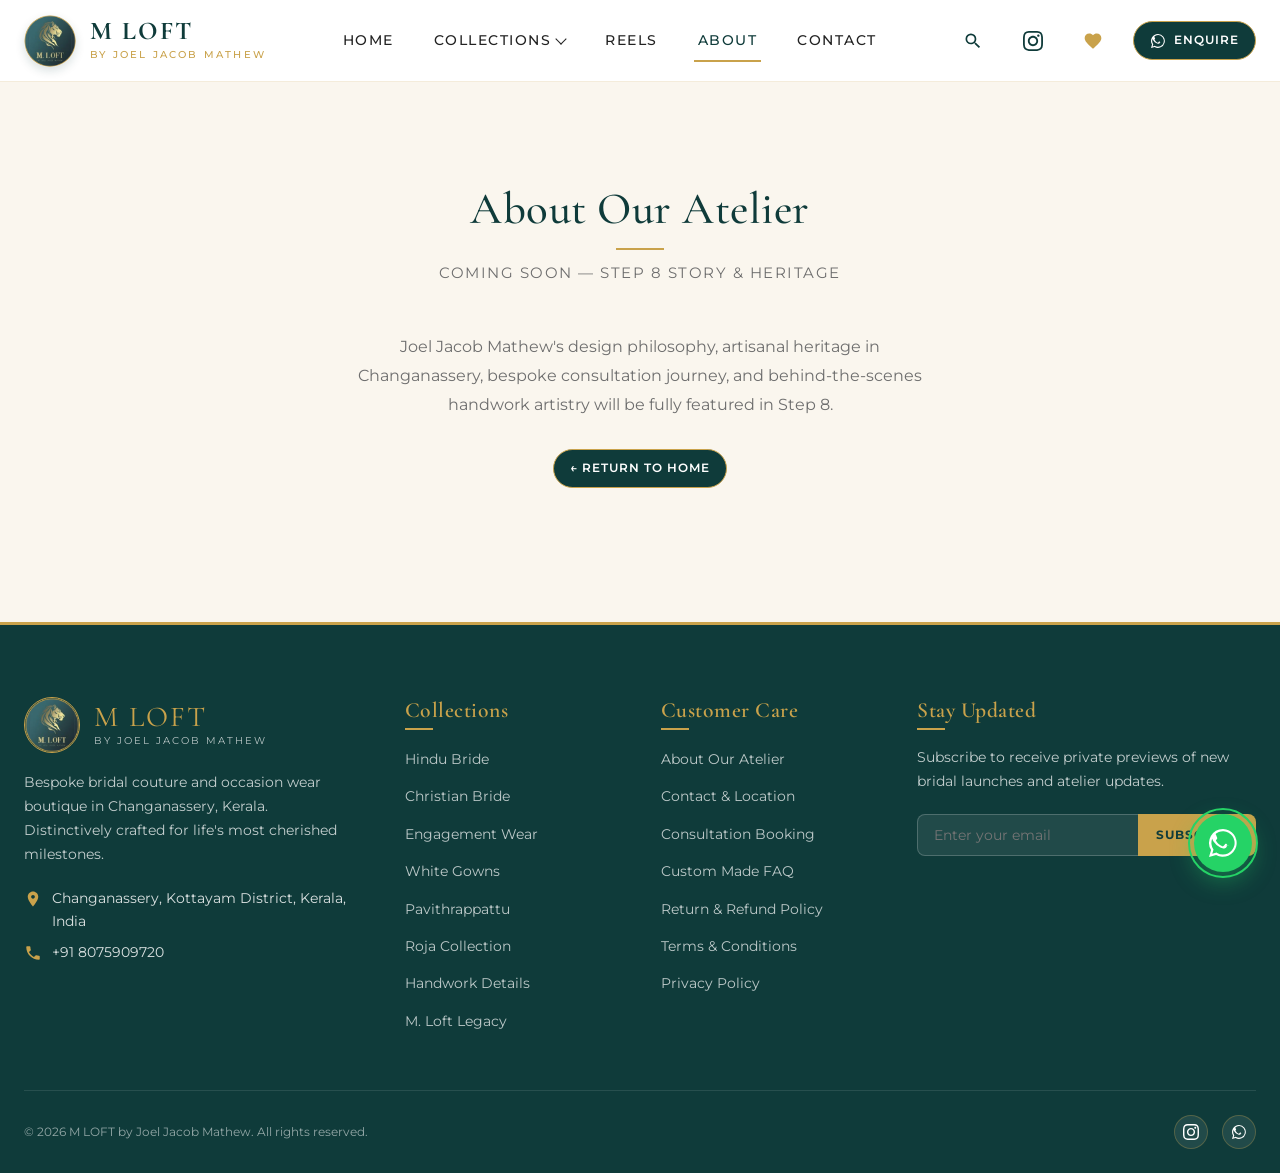
==== about.html @ fc2e93ac "first commit" ====
<!DOCTYPE html>
<html lang="en">
<head>
  <meta charset="UTF-8">
  <meta name="viewport" content="width=device-width, initial-scale=1.0">
  <title>About Our Atelier | M LOFT by Joel Jacob Mathew</title>
  <meta name="description" content="Discover the story, craftsmanship, and bespoke bridal heritage of M LOFT by Joel Jacob Mathew in Changanassery, Kerala.">
  
  <!-- Google Fonts: Cormorant Garamond & Montserrat -->
  <link rel="preconnect" href="https://fonts.googleapis.com">
  <link rel="preconnect" href="https://fonts.gstatic.com" crossorigin>
  <link href="https://fonts.googleapis.com/css2?family=Cormorant+Garamond:ital,wght@0,400;0,500;0,600;0,700;1,400&family=Montserrat:wght@300;400;500;600;700&display=swap" rel="stylesheet">
  
  <!-- Master Stylesheet -->
  <link rel="stylesheet" href="css/style.css">
</head>
<body>

  <!-- Sticky Header -->
  <header class="site-header" id="mainHeader">
    <div class="container header-inner">
      <a href="index.html" class="brand-link" aria-label="M LOFT by Joel Jacob Mathew - Home">
        <img src="assets/images/logo-badge.png" alt="M LOFT Gold Lion Insignia" class="brand-badge-img" width="52" height="52">
        <div class="brand-text-wrap">
          <span class="brand-main-text">M LOFT</span>
          <span class="brand-sub-text">by Joel Jacob Mathew</span>
        </div>
      </a>

      <!-- Center Desktop Navigation -->
      <nav class="main-nav" aria-label="Primary Navigation">
        <div class="nav-item"><a href="index.html" class="nav-link">Home</a></div>
        <div class="nav-item">
          <a href="collections.html" class="nav-link">Collections <span class="nav-arrow"></span></a>
          <div class="dropdown-menu">
            <div class="dropdown-grid">
              <a href="collections.html?c=hindu-bride" class="dropdown-card">
                <img src="assets/images/hindu-bride-01.webp" alt="Hindu Bride" class="dropdown-thumb" width="44" height="52">
                <div><div class="dropdown-title">Hindu Bride</div><div class="dropdown-desc">Kanchipuram & temple weaves</div></div>
              </a>
              <a href="collections.html?c=christian-bride" class="dropdown-card">
                <img src="assets/images/christian-bride-01.webp" alt="Christian Bride" class="dropdown-thumb" width="44" height="52">
                <div><div class="dropdown-title">Christian Bride</div><div class="dropdown-desc">Cathedral veils & corset gowns</div></div>
              </a>
              <a href="collections.html?c=engagement" class="dropdown-card">
                <img src="assets/images/engagement-01.webp" alt="Engagement" class="dropdown-thumb" width="44" height="52">
                <div><div class="dropdown-title">Engagement Wear</div><div class="dropdown-desc">Pastel lehengas & modern luxury</div></div>
              </a>
              <a href="collections.html?c=white-gown" class="dropdown-card">
                <img src="assets/images/white-gown-01.webp" alt="White Gown" class="dropdown-thumb" width="44" height="52">
                <div><div class="dropdown-title">White Gowns</div><div class="dropdown-desc">Handcrafted bespoke couture</div></div>
              </a>
              <a href="collections.html?c=pavithrappattu" class="dropdown-card">
                <img src="assets/images/pavithrappattu-01.webp" alt="Pavithrappattu" class="dropdown-thumb" width="44" height="52">
                <div><div class="dropdown-title">Pavithrappattu</div><div class="dropdown-desc">Heritage silk & metallic zari</div></div>
              </a>
              <a href="collections.html?c=roja" class="dropdown-card">
                <img src="assets/images/roja-01.webp" alt="Roja" class="dropdown-thumb" width="44" height="52">
                <div><div class="dropdown-title">Roja Collection</div><div class="dropdown-desc">Crimson silks & hand embroidery</div></div>
              </a>
              <a href="collections.html?c=handwork" class="dropdown-card">
                <img src="assets/images/handwork-01.webp" alt="Handwork" class="dropdown-thumb" width="44" height="52">
                <div><div class="dropdown-title">Handwork Details</div><div class="dropdown-desc">Artisanal zardozi & cutwork</div></div>
              </a>
              <a href="collections.html?c=legacy" class="dropdown-card">
                <img src="assets/images/legacy-01.webp" alt="M. Loft Legacy" class="dropdown-thumb" width="44" height="52">
                <div><div class="dropdown-title">M. Loft Legacy</div><div class="dropdown-desc">Signature royal campaign</div></div>
              </a>
            </div>
            <div class="dropdown-footer">
              <a href="collections.html" class="dropdown-footer-link">View All Collections &rarr;</a>
            </div>
          </div>
        </div>
        <div class="nav-item"><a href="reels.html" class="nav-link">Reels</a></div>
        <div class="nav-item"><a href="about.html" class="nav-link active">About</a></div>
        <div class="nav-item"><a href="contact.html" class="nav-link">Contact</a></div>
      </nav>

      <!-- Right Actions -->
      <div class="header-actions">
        <button class="icon-btn search-trigger" aria-label="Open Search">
          <svg viewBox="0 0 24 24"><path d="M15.5 14h-.79l-.28-.27A6.471 6.471 0 0 0 16 9.5 6.5 6.5 0 1 0 9.5 16c1.61 0 3.09-.59 4.23-1.57l.27.28v.79l5 4.99L20.49 19l-4.99-5zm-6 0C7.01 14 5 11.99 5 9.5S7.01 5 9.5 5 14 7.01 14 9.5 11.99 14 9.5 14z"/></svg>
        </button>
        <a href="https://www.instagram.com/mloft_by_joeljacobmathew/" target="_blank" rel="noopener" class="icon-btn" aria-label="Visit Instagram">
          <svg viewBox="0 0 24 24"><path d="M12 2.163c3.204 0 3.584.012 4.85.07 3.252.148 4.771 1.691 4.919 4.919.058 1.265.069 1.645.069 4.849 0 3.205-.012 3.584-.069 4.849-.149 3.225-1.664 4.771-4.919 4.919-1.266.058-1.644.07-4.85.07-3.204 0-3.584-.012-4.849-.07-3.26-.149-4.771-1.699-4.919-4.92-.058-1.265-.07-1.644-.07-4.849 0-3.204.013-3.583.07-4.849.149-3.227 1.664-4.771 4.919-4.919 1.266-.057 1.645-.069 4.849-.069zm0-2.163c-3.259 0-3.667.014-4.947.072-4.358.2-6.78 2.618-6.98 6.98-.059 1.281-.073 1.689-.073 4.948 0 3.259.014 3.668.072 4.948.2 4.358 2.618 6.78 6.98 6.98 1.281.058 1.689.072 4.948.072 3.259 0 3.668-.014 4.948-.072 4.354-.2 6.782-2.618 6.979-6.98.059-1.28.073-1.689.073-4.948 0-3.259-.014-3.667-.072-4.947-.196-4.354-2.617-6.78-6.979-6.98-1.281-.059-1.69-.073-4.949-.073zm0 5.838c-3.403 0-6.162 2.759-6.162 6.162s2.759 6.163 6.162 6.163 6.162-2.759 6.162-6.163c0-3.403-2.759-6.162-6.162-6.162zm0 10.162c-2.209 0-4-1.79-4-4 0-2.209 1.791-4 4-4s4 1.791 4 4c0 2.21-1.791 4-4 4zm6.406-11.845c-.796 0-1.441.645-1.441 1.44s.645 1.44 1.441 1.44c.795 0 1.439-.645 1.439-1.44s-.644-1.44-1.439-1.44z"/></svg>
        </a>
        <a href="#wishlist" class="icon-btn wishlist-btn" aria-label="View Wishlist">
          <svg viewBox="0 0 24 24"><path d="M12 21.35l-1.45-1.32C5.4 15.36 2 12.28 2 8.5 2 5.42 4.42 3 7.5 3c1.74 0 3.41.81 4.5 2.09C13.09 3.81 14.76 3 16.5 3 19.58 3 22 5.42 22 8.5c0 3.78-3.4 6.86-8.55 11.54L12 21.35z"/></svg>
          <span class="badge-count wishlist-badge" style="display: none;">0</span>
        </a>
        <a href="https://wa.me/918075909720" target="_blank" rel="noopener" class="nav-wa-btn">
          <svg viewBox="0 0 32 32"><path d="M16 2a13.9 13.9 0 0 0-11.9 21.1L2 30l7.1-1.9A13.9 13.9 0 1 0 16 2zm0 25.5a11.5 11.5 0 0 1-5.9-1.6l-.4-.3-4.4 1.2 1.2-4.3-.3-.4A11.6 11.6 0 1 1 16 27.5zm6.4-8.6c-.3-.2-2-.1-2.3-1.1s-.8-1-1.1-1-.7 0-1 .4-1.3 1.6-1.6 1.9-.6.4-1 .2a12.8 12.8 0 0 1-3.8-2.3 14.1 14.1 0 0 1-2.6-3.3c-.2-.4 0-.6.2-.8s.4-.5.6-.7.2-.4.4-.6a1.5 1.5 0 0 0 0-.8c-.1-.2-.9-2.2-1.2-3s-.6-.7-.9-.7h-.7a1.4 1.4 0 0 0-1 .5 4.3 4.3 0 0 0-1.3 3.2 7.5 7.5 0 0 0 1.6 4 17.2 17.2 0 0 0 6.6 5.8c2.8 1.2 3.4 1 4 1a3.4 3.4 0 0 0 2.3-1.6 2.8 2.8 0 0 0 .2-1.6c-.1-.2-.4-.3-.7-.5z"/></svg>
          <span>Enquire</span>
        </a>
        <button class="mobile-toggle" aria-label="Toggle Navigation Menu">
          <span class="hamburger-bar"></span>
          <span class="hamburger-bar"></span>
          <span class="hamburger-bar"></span>
        </button>
      </div>
    </div>
  </header>

  <!-- Mobile Drawer Navigation -->
  <div class="mobile-drawer-overlay"></div>
  <aside class="mobile-drawer" aria-label="Mobile Navigation">
    <div class="drawer-header">
      <div class="brand-text-wrap">
        <span class="brand-main-text">M LOFT</span>
        <span class="brand-sub-text">Joel Jacob Mathew</span>
      </div>
      <button class="drawer-close-btn" aria-label="Close Mobile Menu">&times;</button>
    </div>
    <nav class="drawer-nav">
      <a href="index.html" class="drawer-link">Home</a>
      <div>
        <button class="drawer-accordion-btn">
          <span>Collections</span>
          <span class="nav-arrow"></span>
        </button>
        <div class="drawer-accordion-content">
          <a href="collections.html?c=hindu-bride" class="drawer-sublink">Hindu Bride</a>
          <a href="collections.html?c=christian-bride" class="drawer-sublink">Christian Bride</a>
          <a href="collections.html?c=engagement" class="drawer-sublink">Engagement Wear</a>
          <a href="collections.html?c=white-gown" class="drawer-sublink">White Gowns</a>
          <a href="collections.html?c=pavithrappattu" class="drawer-sublink">Pavithrappattu</a>
          <a href="collections.html?c=roja" class="drawer-sublink">Roja Collection</a>
          <a href="collections.html?c=handwork" class="drawer-sublink">Handwork Details</a>
          <a href="collections.html?c=legacy" class="drawer-sublink">M. Loft Legacy</a>
          <a href="collections.html" class="drawer-sublink" style="color: var(--accent-gold); font-weight: 600;">View All Collections &rarr;</a>
        </div>
      </div>
      <a href="reels.html" class="drawer-link">Reels & Videos</a>
      <a href="about.html" class="drawer-link active">Our Heritage</a>
      <a href="contact.html" class="drawer-link">Contact & Consultations</a>
    </nav>
    <div class="drawer-footer">
      <a href="https://wa.me/918075909720" target="_blank" rel="noopener" class="drawer-wa-btn">
        <span>Enquire on WhatsApp</span>
      </a>
    </div>
  </aside>

  <!-- Search Overlay Modal -->
  <div class="search-modal-overlay" role="dialog" aria-modal="true" aria-label="Search Boutique">
    <div class="search-modal-container">
      <button class="search-close-btn" aria-label="Close Search">&times;</button>
      <h2 class="search-title">Search Collections & Bridal Wear</h2>
      <form class="search-input-wrap" onsubmit="event.preventDefault(); window.location.href='collections.html?q=' + encodeURIComponent(document.querySelector('.search-input').value);">
        <input type="text" class="search-input" placeholder="Search Hindu Bride, White Gown, Saree...">
        <button type="submit" class="search-submit-btn">&rarr;</button>
      </form>
    </div>
  </div>

  <!-- Main Placeholder Content -->
  <main style="min-height: 60vh; padding: 100px 0; text-align: center;">
    <div class="container">
      <div class="section-header">
        <h1 class="section-title">About Our Atelier</h1>
        <p class="section-subtitle">Coming Soon — Step 8 Story & Heritage</p>
      </div>
      <p style="max-width: 600px; margin: 0 auto 30px; color: var(--text-muted); line-height: 1.8;">
        Joel Jacob Mathew's design philosophy, artisanal heritage in Changanassery, bespoke consultation journey, and behind-the-scenes handwork artistry will be fully featured in Step 8.
      </p>
      <a href="index.html" class="nav-wa-btn" style="display: inline-flex;">&larr; Return to Home</a>
    </div>
  </main>

  <!-- Site Footer -->
  <footer class="site-footer">
    <div class="container">
      <div class="footer-grid">
        <div>
          <div class="footer-brand-wrap">
            <img src="assets/images/logo-badge.png" alt="M LOFT Lion Emblem" class="footer-logo-badge" width="56" height="56">
            <div>
              <div class="footer-brand-title">M LOFT</div>
              <div class="footer-brand-sub">by Joel Jacob Mathew</div>
            </div>
          </div>
          <p class="footer-desc">
            Bespoke bridal couture and occasion wear boutique in Changanassery, Kerala. Distinctively crafted for life's most cherished milestones.
          </p>
          <div class="footer-contact-info">
            <div class="footer-contact-item">
              <svg viewBox="0 0 24 24"><path d="M12 2C8.13 2 5 5.13 5 9c0 5.25 7 13 7 13s7-7.75 7-13c0-3.87-3.13-7-7-7zm0 9.5c-1.38 0-2.5-1.12-2.5-2.5s1.12-2.5 2.5-2.5 2.5 1.12 2.5 2.5-1.12 2.5-2.5 2.5z"/></svg>
              <span>Changanassery, Kottayam District, Kerala, India</span>
            </div>
            <div class="footer-contact-item">
              <svg viewBox="0 0 24 24"><path d="M6.62 10.79c1.44 2.83 3.76 5.14 6.59 6.59l2.2-2.2c.27-.27.67-.36 1.02-.24 1.12.37 2.33.57 3.57.57.55 0 1 .45 1 1V20c0 .55-.45 1-1 1-9.39 0-17-7.61-17-17 0-.55.45-1 1-1h3.5c.55 0 1 .45 1 1 0 1.25.2 2.45.57 3.57.11.35.03.74-.25 1.02l-2.2 2.2z"/></svg>
              <a href="tel:+918075909720" style="color: inherit;">+91 8075909720</a>
            </div>
          </div>
        </div>

        <div>
          <h3 class="footer-col-title">Collections</h3>
          <ul class="footer-links-list">
            <li><a href="collections.html?c=hindu-bride" class="footer-link">Hindu Bride</a></li>
            <li><a href="collections.html?c=christian-bride" class="footer-link">Christian Bride</a></li>
            <li><a href="collections.html?c=engagement" class="footer-link">Engagement Wear</a></li>
            <li><a href="collections.html?c=white-gown" class="footer-link">White Gowns</a></li>
            <li><a href="collections.html?c=pavithrappattu" class="footer-link">Pavithrappattu</a></li>
            <li><a href="collections.html?c=roja" class="footer-link">Roja Collection</a></li>
            <li><a href="collections.html?c=handwork" class="footer-link">Handwork Details</a></li>
            <li><a href="collections.html?c=legacy" class="footer-link">M. Loft Legacy</a></li>
          </ul>
        </div>

        <div>
          <h3 class="footer-col-title">Customer Care</h3>
          <ul class="footer-links-list">
            <li><a href="about.html" class="footer-link">About Our Atelier</a></li>
            <li><a href="contact.html" class="footer-link">Contact & Location</a></li>
            <li><a href="#" class="footer-link">Consultation Booking</a></li>
            <li><a href="#" class="footer-link">Custom Made FAQ</a></li>
            <li><a href="#" class="footer-link">Return & Refund Policy</a></li>
            <li><a href="#" class="footer-link">Terms & Conditions</a></li>
            <li><a href="#" class="footer-link">Privacy Policy</a></li>
          </ul>
        </div>

        <div>
          <h3 class="footer-col-title">Stay Updated</h3>
          <p class="footer-desc">
            Subscribe to receive private previews of new bridal launches and atelier updates.
          </p>
          <form class="newsletter-form" onsubmit="event.preventDefault(); alert('Thank you for subscribing to M LOFT.');">
            <div class="newsletter-input-group">
              <input type="email" class="newsletter-input" placeholder="Enter your email" required aria-label="Email">
              <button type="submit" class="newsletter-btn">Subscribe</button>
            </div>
          </form>
        </div>
      </div>

      <div class="footer-bottom">
        <div>&copy; 2026 M LOFT by Joel Jacob Mathew. All rights reserved.</div>
        <div class="social-links-wrap">
          <a href="https://www.instagram.com/mloft_by_joeljacobmathew/" target="_blank" rel="noopener" class="social-icon-link" aria-label="Instagram">
            <svg viewBox="0 0 24 24"><path d="M12 2.163c3.204 0 3.584.012 4.85.07 3.252.148 4.771 1.691 4.919 4.919.058 1.265.069 1.645.069 4.849 0 3.205-.012 3.584-.069 4.849-.149 3.225-1.664 4.771-4.919 4.919-1.266.058-1.644.07-4.85.07-3.204 0-3.584-.012-4.849-.07-3.26-.149-4.771-1.699-4.919-4.92-.058-1.265-.07-1.644-.07-4.849 0-3.204.013-3.583.07-4.849.149-3.227 1.664-4.771 4.919-4.919 1.266-.057 1.645-.069 4.849-.069zm0-2.163c-3.259 0-3.667.014-4.947.072-4.358.2-6.78 2.618-6.98 6.98-.059 1.281-.073 1.689-.073 4.948 0 3.259.014 3.668.072 4.948.2 4.358 2.618 6.78 6.98 6.98 1.281.058 1.689.072 4.948.072 3.259 0 3.668-.014 4.948-.072 4.354-.2 6.782-2.618 6.979-6.98.059-1.28.073-1.689.073-4.948 0-3.259-.014-3.667-.072-4.947-.196-4.354-2.617-6.78-6.979-6.98-1.281-.059-1.69-.073-4.949-.073zm0 5.838c-3.403 0-6.162 2.759-6.162 6.162s2.759 6.163 6.162 6.163 6.162-2.759 6.162-6.163c0-3.403-2.759-6.162-6.162-6.162zm0 10.162c-2.209 0-4-1.79-4-4 0-2.209 1.791-4 4-4s4 1.791 4 4c0 2.21-1.791 4-4 4zm6.406-11.845c-.796 0-1.441.645-1.441 1.44s.645 1.44 1.441 1.44c.795 0 1.439-.645 1.439-1.44s-.644-1.44-1.439-1.44z"/></svg>
          </a>
          <a href="https://wa.me/918075909720" target="_blank" rel="noopener" class="social-icon-link" aria-label="WhatsApp">
            <svg viewBox="0 0 32 32"><path d="M16 2a13.9 13.9 0 0 0-11.9 21.1L2 30l7.1-1.9A13.9 13.9 0 1 0 16 2zm0 25.5a11.5 11.5 0 0 1-5.9-1.6l-.4-.3-4.4 1.2 1.2-4.3-.3-.4A11.6 11.6 0 1 1 16 27.5zm6.4-8.6c-.3-.2-2-.1-2.3-1.1s-.8-1-1.1-1-.7 0-1 .4-1.3 1.6-1.6 1.9-.6.4-1 .2a12.8 12.8 0 0 1-3.8-2.3 14.1 14.1 0 0 1-2.6-3.3c-.2-.4 0-.6.2-.8s.4-.5.6-.7.2-.4.4-.6a1.5 1.5 0 0 0 0-.8c-.1-.2-.9-2.2-1.2-3s-.6-.7-.9-.7h-.7a1.4 1.4 0 0 0-1 .5 4.3 4.3 0 0 0-1.3 3.2 7.5 7.5 0 0 0 1.6 4 17.2 17.2 0 0 0 6.6 5.8c2.8 1.2 3.4 1 4 1a3.4 3.4 0 0 0 2.3-1.6 2.8 2.8 0 0 0 .2-1.6c-.1-.2-.4-.3-.7-.5z"/></svg>
          </a>
        </div>
      </div>
    </div>
  </footer>

  <!-- Floating WhatsApp Button with proper SVG Glyph -->
  <aside class="floating-whatsapp" aria-label="Direct WhatsApp Consultation">
    <div class="wa-tooltip">Enquire on WhatsApp: 8075909720</div>
    <a href="https://wa.me/918075909720" target="_blank" rel="noopener" class="wa-floating-btn" aria-label="Chat on WhatsApp">
      <div class="wa-pulse-ring"></div>
      <svg viewBox="0 0 32 32" width="32" height="32" fill="#FFFFFF"><path d="M16 2a13.9 13.9 0 0 0-11.9 21.1L2 30l7.1-1.9A13.9 13.9 0 1 0 16 2zm0 25.5a11.5 11.5 0 0 1-5.9-1.6l-.4-.3-4.4 1.2 1.2-4.3-.3-.4A11.6 11.6 0 1 1 16 27.5zm6.4-8.6c-.3-.2-2-.1-2.3-1.1s-.8-1-1.1-1-.7 0-1 .4-1.3 1.6-1.6 1.9-.6.4-1 .2a12.8 12.8 0 0 1-3.8-2.3 14.1 14.1 0 0 1-2.6-3.3c-.2-.4 0-.6.2-.8s.4-.5.6-.7.2-.4.4-.6a1.5 1.5 0 0 0 0-.8c-.1-.2-.9-2.2-1.2-3s-.6-.7-.9-.7h-.7a1.4 1.4 0 0 0-1 .5 4.3 4.3 0 0 0-1.3 3.2 7.5 7.5 0 0 0 1.6 4 17.2 17.2 0 0 0 6.6 5.8c2.8 1.2 3.4 1 4 1a3.4 3.4 0 0 0 2.3-1.6 2.8 2.8 0 0 0 .2-1.6c-.1-.2-.4-.3-.7-.5z"/></svg>
    </a>
  </aside>

  <!-- Client Script -->
  <script src="js/main.js"></script>
</body>
</html>
---- css/style.css ----
/* ==========================================================================
   M LOFT by Joel Jacob Mathew — Master Luxury Design System
   ========================================================================== */

:root {
  /* Brand Color Palette */
  --primary-teal: #0F3B3A;
  --teal-dark: #0A2928;
  --teal-light: #1A5452;
  --teal-surface: rgba(15, 59, 58, 0.04);
  
  --accent-gold: #C9A24B;
  --gold-light: #DFBF73;
  --gold-dark: #A37F2C;
  --gold-surface: rgba(201, 162, 75, 0.08);

  --secondary-maroon: #5A0F1F;
  --maroon-dark: #3F0A15;
  --maroon-light: #7A192D;

  --bg-ivory: #FAF6EE;
  --bg-cream: #F5EFE1;
  --bg-white: #FFFFFF;

  --text-charcoal: #222222;
  --text-body: #3A3A3A;
  --text-muted: #6E6E6E;
  --text-light: #999999;
  --text-white: #FFFFFF;

  --border-soft: #EAE3D2;
  --border-gold: rgba(201, 162, 75, 0.35);

  /* Elevation Shadows */
  --shadow-subtle: 0 4px 14px rgba(15, 59, 58, 0.04);
  --shadow-card: 0 10px 30px rgba(15, 59, 58, 0.08);
  --shadow-hover: 0 16px 40px rgba(15, 59, 58, 0.14);
  --shadow-dropdown: 0 20px 50px rgba(15, 59, 58, 0.16);

  /* Radii & Metrics */
  --radius-sm: 8px;
  --radius-card: 14px;
  --radius-pill: 40px;
  --header-height: 82px;

  /* Typography */
  --font-serif: 'Cormorant Garamond', Georgia, serif;
  --font-sans: 'Montserrat', -apple-system, BlinkMacSystemFont, 'Segoe UI', Roboto, sans-serif;
  
  /* Transitions */
  --transition-fast: 0.2s cubic-bezier(0.16, 1, 0.3, 1);
  --transition-smooth: 0.35s cubic-bezier(0.16, 1, 0.3, 1);
  --transition-slow: 0.6s cubic-bezier(0.16, 1, 0.3, 1);
}

/* Base Reset */
*, *::before, *::after {
  box-sizing: border-box;
  margin: 0;
  padding: 0;
}

html {
  font-size: 16px;
  scroll-behavior: smooth;
  -webkit-text-size-adjust: 100%;
}

body {
  font-family: var(--font-sans);
  background-color: var(--bg-ivory);
  color: var(--text-body);
  line-height: 1.65;
  overflow-x: hidden;
  position: relative;
  -webkit-font-smoothing: antialiased;
}

img, video {
  max-width: 100%;
  height: auto;
  display: block;
}

a {
  color: inherit;
  text-decoration: none;
  transition: color var(--transition-fast);
}

button {
  font-family: inherit;
  cursor: pointer;
  border: none;
  background: none;
}

ul, ol {
  list-style: none;
}

.container {
  width: 100%;
  max-width: 1360px;
  margin: 0 auto;
  padding: 0 24px;
}

/* ==========================================================================
   Typography & Signature Section Headings
   ========================================================================== */
h1, h2, h3, h4, h5, h6 {
  font-family: var(--font-serif);
  color: var(--primary-teal);
  font-weight: 600;
  line-height: 1.25;
}

.section-header {
  text-align: center;
  margin-bottom: 48px;
}

.section-title {
  font-size: clamp(2rem, 3.5vw, 2.8rem);
  font-weight: 500;
  letter-spacing: 0.5px;
  color: var(--primary-teal);
  position: relative;
  display: inline-block;
  padding-bottom: 12px;
}

.section-title::after {
  content: '';
  position: absolute;
  bottom: 0;
  left: 50%;
  transform: translateX(-50%);
  width: 48px;
  height: 2px;
  background: var(--accent-gold);
}

.section-subtitle {
  font-size: 0.95rem;
  color: var(--text-muted);
  letter-spacing: 1.5px;
  text-transform: uppercase;
  margin-top: 10px;
  font-weight: 400;
}

/* ==========================================================================
   Sticky Header & Navigation
   ========================================================================== */
.site-header {
  position: sticky;
  top: 0;
  left: 0;
  width: 100%;
  height: var(--header-height);
  background-color: var(--bg-white);
  border-bottom: 1px solid rgba(201, 162, 75, 0.2);
  z-index: 1000;
  transition: all var(--transition-smooth);
}

.site-header.scrolled {
  box-shadow: 0 8px 24px rgba(15, 59, 58, 0.08);
  background: rgba(255, 255, 255, 0.96);
  backdrop-filter: blur(12px);
  height: 74px;
}

.header-inner {
  height: 100%;
  display: flex;
  align-items: center;
  justify-content: space-between;
}

/* Brand Identity */
.brand-link {
  display: flex;
  align-items: center;
  gap: 14px;
  text-decoration: none;
}

.brand-badge-img {
  width: 52px;
  height: 52px;
  border-radius: 50%;
  object-fit: cover;
  box-shadow: 0 4px 10px rgba(15, 59, 58, 0.15);
  transition: transform var(--transition-smooth);
}

.brand-link:hover .brand-badge-img {
  transform: rotate(5deg) scale(1.05);
}

.brand-text-wrap {
  display: flex;
  flex-direction: column;
}

.brand-main-text {
  font-family: var(--font-serif);
  font-size: 1.6rem;
  font-weight: 700;
  letter-spacing: 2px;
  color: var(--primary-teal);
  line-height: 1;
}

.brand-sub-text {
  font-size: 0.65rem;
  font-weight: 500;
  letter-spacing: 2.2px;
  text-transform: uppercase;
  color: var(--accent-gold);
  margin-top: 3px;
}

/* Desktop Navigation */
.main-nav {
  display: flex;
  align-items: center;
  gap: 32px;
}

.nav-item {
  position: relative;
}

.nav-link {
  font-size: 0.85rem;
  font-weight: 500;
  letter-spacing: 1.5px;
  text-transform: uppercase;
  color: var(--text-charcoal);
  padding: 10px 4px;
  display: flex;
  align-items: center;
  gap: 6px;
  position: relative;
}

.nav-link::after {
  content: '';
  position: absolute;
  bottom: 0;
  left: 0;
  width: 0;
  height: 2px;
  background-color: var(--accent-gold);
  transition: width var(--transition-smooth);
}

.nav-link:hover,
.nav-link.active {
  color: var(--primary-teal);
}

.nav-link:hover::after,
.nav-link.active::after {
  width: 100%;
}

.nav-arrow {
  width: 8px;
  height: 8px;
  border-right: 1.5px solid currentColor;
  border-bottom: 1.5px solid currentColor;
  transform: rotate(45deg);
  transition: transform var(--transition-fast);
  margin-top: -2px;
}

.nav-item:hover .nav-arrow {
  transform: rotate(-135deg);
  margin-top: 2px;
}

/* Collections Dropdown Menu */
.dropdown-menu {
  position: absolute;
  top: 100%;
  left: 50%;
  transform: translateX(-50%) translateY(12px);
  width: 580px;
  background: var(--bg-white);
  border-radius: var(--radius-card);
  padding: 24px;
  box-shadow: var(--shadow-dropdown);
  border: 1px solid var(--border-gold);
  opacity: 0;
  visibility: hidden;
  transition: all var(--transition-smooth);
  pointer-events: none;
}

.nav-item:hover .dropdown-menu,
.nav-item.open .dropdown-menu {
  opacity: 1;
  visibility: visible;
  transform: translateX(-50%) translateY(4px);
  pointer-events: auto;
}

.dropdown-grid {
  display: grid;
  grid-template-columns: repeat(2, 1fr);
  gap: 14px;
}

.dropdown-card {
  display: flex;
  align-items: center;
  gap: 12px;
  padding: 10px 12px;
  border-radius: var(--radius-sm);
  background: var(--bg-ivory);
  border: 1px solid transparent;
  transition: all var(--transition-fast);
}

.dropdown-card:hover {
  background: #FFFFFF;
  border-color: var(--accent-gold);
  transform: translateX(4px);
  box-shadow: var(--shadow-subtle);
}

.dropdown-thumb {
  width: 44px;
  height: 52px;
  border-radius: 6px;
  object-fit: cover;
}

.dropdown-title {
  font-family: var(--font-serif);
  font-size: 1.1rem;
  font-weight: 600;
  color: var(--primary-teal);
  line-height: 1.2;
}

.dropdown-desc {
  font-size: 0.72rem;
  color: var(--text-muted);
}

.dropdown-footer {
  margin-top: 18px;
  padding-top: 14px;
  border-top: 1px solid var(--border-soft);
  text-align: center;
}

.dropdown-footer-link {
  font-size: 0.8rem;
  font-weight: 600;
  letter-spacing: 1px;
  text-transform: uppercase;
  color: var(--accent-gold);
  display: inline-flex;
  align-items: center;
  gap: 6px;
}

.dropdown-footer-link:hover {
  color: var(--primary-teal);
}

/* Header Utilities */
.header-actions {
  display: flex;
  align-items: center;
  gap: 20px;
}

.icon-btn {
  width: 40px;
  height: 40px;
  border-radius: 50%;
  display: flex;
  align-items: center;
  justify-content: center;
  color: var(--primary-teal);
  position: relative;
  transition: all var(--transition-fast);
}

.icon-btn:hover {
  background-color: var(--teal-surface);
  color: var(--accent-gold);
}

.icon-btn svg {
  width: 20px;
  height: 20px;
  fill: currentColor;
}

/* Gold/Maroon Wishlist Indicator */
.wishlist-btn {
  color: var(--accent-gold);
}

.wishlist-btn:hover {
  color: var(--secondary-maroon);
}

.badge-count {
  position: absolute;
  top: 4px;
  right: 4px;
  background-color: var(--secondary-maroon);
  color: #FFFFFF;
  font-size: 0.65rem;
  font-weight: 700;
  width: 18px;
  height: 18px;
  border-radius: 50%;
  display: flex;
  align-items: center;
  justify-content: center;
  border: 1.5px solid #FFFFFF;
}

/* WhatsApp Nav Pill */
.nav-wa-btn {
  display: inline-flex;
  align-items: center;
  gap: 8px;
  background-color: var(--primary-teal);
  color: #FFFFFF;
  padding: 8px 16px;
  border-radius: var(--radius-pill);
  font-size: 0.78rem;
  font-weight: 600;
  letter-spacing: 1px;
  text-transform: uppercase;
  transition: all var(--transition-fast);
  border: 1px solid var(--accent-gold);
}

.nav-wa-btn svg {
  width: 16px;
  height: 16px;
  fill: #FFFFFF;
}

.nav-wa-btn:hover {
  background-color: var(--accent-gold);
  color: var(--primary-teal);
  border-color: var(--primary-teal);
}

.nav-wa-btn:hover svg {
  fill: var(--primary-teal);
}

/* Mobile Hamburger Toggle */
.mobile-toggle {
  display: none;
  width: 44px;
  height: 44px;
  flex-direction: column;
  justify-content: center;
  align-items: center;
  gap: 6px;
  background: none;
  border: none;
  cursor: pointer;
  z-index: 1002;
}

.hamburger-bar {
  width: 24px;
  height: 2px;
  background-color: var(--primary-teal);
  transition: all var(--transition-smooth);
}

.mobile-toggle.active .hamburger-bar:nth-child(1) {
  transform: translateY(8px) rotate(45deg);
}

.mobile-toggle.active .hamburger-bar:nth-child(2) {
  opacity: 0;
}

.mobile-toggle.active .hamburger-bar:nth-child(3) {
  transform: translateY(-8px) rotate(-45deg);
}

/* ==========================================================================
   Mobile Navigation Drawer
   ========================================================================== */
.mobile-drawer-overlay {
  position: fixed;
  inset: 0;
  background: rgba(15, 59, 58, 0.6);
  backdrop-filter: blur(6px);
  z-index: 1001;
  opacity: 0;
  visibility: hidden;
  transition: all var(--transition-smooth);
}

.mobile-drawer-overlay.open {
  opacity: 1;
  visibility: visible;
}

.mobile-drawer {
  position: fixed;
  top: 0;
  right: -100%;
  width: 85%;
  max-width: 360px;
  height: 100vh;
  background: var(--bg-white);
  z-index: 1002;
  box-shadow: -10px 0 30px rgba(0,0,0,0.2);
  display: flex;
  flex-direction: column;
  transition: right var(--transition-smooth);
  overflow-y: auto;
}

.mobile-drawer.open {
  right: 0;
}

.drawer-header {
  padding: 24px;
  display: flex;
  align-items: center;
  justify-content: space-between;
  border-bottom: 1px solid var(--border-soft);
}

.drawer-close-btn {
  font-size: 1.8rem;
  color: var(--primary-teal);
  line-height: 1;
}

.drawer-nav {
  padding: 24px;
  display: flex;
  flex-direction: column;
  gap: 16px;
}

.drawer-link {
  font-size: 1.05rem;
  font-weight: 600;
  color: var(--primary-teal);
  padding: 10px 0;
  display: flex;
  align-items: center;
  justify-content: space-between;
  border-bottom: 1px solid rgba(234, 227, 210, 0.4);
}

.drawer-accordion-btn {
  width: 100%;
  font-size: 1.05rem;
  font-weight: 600;
  color: var(--primary-teal);
  padding: 10px 0;
  display: flex;
  align-items: center;
  justify-content: space-between;
  border-bottom: 1px solid rgba(234, 227, 210, 0.4);
  text-align: left;
}

.drawer-accordion-content {
  display: none;
  padding: 10px 0 10px 16px;
  flex-direction: column;
  gap: 10px;
}

.drawer-accordion-content.open {
  display: flex;
}

.drawer-sublink {
  font-size: 0.9rem;
  color: var(--text-body);
  padding: 6px 0;
}

.drawer-sublink:hover {
  color: var(--accent-gold);
}

.drawer-footer {
  margin-top: auto;
  padding: 24px;
  background: var(--bg-ivory);
  border-top: 1px solid var(--border-soft);
}

.drawer-wa-btn {
  display: flex;
  align-items: center;
  justify-content: center;
  gap: 10px;
  background: var(--primary-teal);
  color: #FFFFFF;
  padding: 12px;
  border-radius: var(--radius-card);
  font-weight: 600;
  font-size: 0.85rem;
  text-transform: uppercase;
  letter-spacing: 1px;
}

/* ==========================================================================
   Search Overlay Modal
   ========================================================================== */
.search-modal-overlay {
  position: fixed;
  inset: 0;
  background: rgba(15, 59, 58, 0.92);
  backdrop-filter: blur(10px);
  z-index: 2000;
  opacity: 0;
  visibility: hidden;
  transition: all var(--transition-smooth);
  display: flex;
  align-items: center;
  justify-content: center;
  padding: 24px;
}

.search-modal-overlay.open {
  opacity: 1;
  visibility: visible;
}

.search-modal-container {
  width: 100%;
  max-width: 640px;
  background: var(--bg-white);
  border-radius: var(--radius-card);
  padding: 36px;
  box-shadow: 0 25px 60px rgba(0,0,0,0.3);
  border: 1px solid var(--border-gold);
  position: relative;
}

.search-close-btn {
  position: absolute;
  top: 18px;
  right: 20px;
  font-size: 1.8rem;
  color: var(--text-muted);
  line-height: 1;
}

.search-title {
  font-family: var(--font-serif);
  font-size: 1.8rem;
  color: var(--primary-teal);
  margin-bottom: 20px;
  text-align: center;
}

.search-input-wrap {
  position: relative;
  display: flex;
  align-items: center;
}

.search-input {
  width: 100%;
  padding: 14px 48px 14px 18px;
  font-size: 1rem;
  border: 1px solid var(--border-soft);
  border-radius: var(--radius-card);
  font-family: inherit;
  outline: none;
  transition: border-color var(--transition-fast);
}

.search-input:focus {
  border-color: var(--accent-gold);
  box-shadow: 0 0 0 3px rgba(201, 162, 75, 0.15);
}

/* ==========================================================================
   Hero Section — Slanted Parallelogram Slideshow
   ========================================================================== */
.hero-section {
  position: relative;
  width: 100%;
  overflow: hidden;
  background-color: #FFFFFF;
}

.hero-slider {
  position: relative;
  width: 100%;
  height: 570px;
  overflow: hidden;
}

.hero-slides-wrapper {
  position: relative;
  width: 100%;
  height: 100%;
}

.hero-slide {
  position: absolute;
  inset: 0;
  width: 100%;
  height: 100%;
  opacity: 0;
  visibility: hidden;
  transition: opacity 0.8s ease-in-out;
  pointer-events: none;
}

.hero-slide.active {
  opacity: 1;
  visibility: visible;
  pointer-events: auto;
}

/* Desktop: 5 Slanted Parallelogram Panels */
.hero-slanted-track {
  display: flex;
  width: calc(100% + 140px);
  margin-left: -70px;
  height: 100%;
  gap: 10px;
  background-color: #FFFFFF; /* Crisp white gaps */
}

.hero-panel {
  flex: 1;
  height: 100%;
  overflow: hidden;
  transform: skewX(-13deg);
  background-color: var(--bg-cream);
  position: relative;
  cursor: pointer;
  transition: flex 0.6s cubic-bezier(0.25, 1, 0.5, 1);
}

.hero-panel:hover {
  flex: 1.2;
}

.hero-panel img {
  width: 100%;
  height: 100%;
  object-fit: cover;
  object-position: top center;
  transform-origin: top center;
  transform: skewX(13deg) scale(1.18);
  transition: transform 0.6s cubic-bezier(0.25, 1, 0.5, 1);
}

.hero-panel:hover img {
  transform-origin: top center;
  transform: skewX(13deg) scale(1.22);
}

/* Mobile: Single Swipeable Image (< 768px) */
.hero-mobile-slider {
  display: none;
  position: absolute;
  inset: 0;
  width: 100%;
  height: 100%;
  z-index: 1;
  overflow: hidden;
}

.hero-mobile-slide {
  position: absolute;
  inset: 0;
  width: 100%;
  height: 100%;
  opacity: 0;
  visibility: hidden;
  transition: opacity 0.6s ease-in-out;
}

.hero-mobile-slide.active {
  opacity: 1;
  visibility: visible;
}

.hero-mobile-slide img {
  width: 100%;
  height: 100%;
  object-fit: cover;
  object-position: top center;
}

/* Centered Text Overlay with Soft Dark Gradient Backdrop */
.hero-overlay {
  position: absolute;
  inset: 0;
  display: flex;
  align-items: center;
  justify-content: center;
  z-index: 10;
  pointer-events: none;
  padding: 20px;
}

.hero-content {
  pointer-events: auto;
  text-align: center;
  max-width: 760px;
  /* Enlarged radial glow: fades to fully transparent well before the padding edge so no rectangle box is visible */
  padding: 44px 52px;
  background: radial-gradient(ellipse 70% 60% at center, rgba(12, 38, 37, 0.82) 0%, rgba(12, 38, 37, 0.55) 45%, rgba(12, 38, 37, 0) 80%);
  position: relative;
}

.hero-eyebrow {
  display: inline-block;
  font-family: var(--font-sans);
  font-size: 0.76rem;
  font-weight: 600;
  letter-spacing: 3.5px;
  text-transform: uppercase;
  color: var(--accent-gold);
  margin-bottom: 12px;
}

.hero-headline {
  font-family: var(--font-serif);
  font-size: clamp(2.4rem, 4.8vw, 3.8rem);
  font-weight: 600;
  letter-spacing: 1px;
  line-height: 1.15;
  color: #FFFFFF;
  margin-bottom: 12px;
  text-shadow: 0 2px 12px rgba(0, 0, 0, 0.5);
}

.hero-subtitle {
  font-family: var(--font-serif);
  font-style: italic;
  font-size: clamp(1.15rem, 2vw, 1.45rem);
  letter-spacing: 1px;
  color: var(--gold-light);
  margin-bottom: 30px;
  text-shadow: 0 1px 8px rgba(0, 0, 0, 0.6);
}

.hero-actions {
  display: flex;
  align-items: center;
  justify-content: center;
  gap: 16px;
  flex-wrap: wrap;
}

.btn-hero-primary {
  display: inline-flex;
  align-items: center;
  justify-content: center;
  background-color: var(--accent-gold);
  color: var(--primary-teal);
  padding: 13px 28px;
  border-radius: var(--radius-pill);
  font-size: 0.82rem;
  font-weight: 700;
  letter-spacing: 1.5px;
  text-transform: uppercase;
  transition: all var(--transition-fast);
  box-shadow: 0 4px 16px rgba(0, 0, 0, 0.25);
  border: 1px solid var(--accent-gold);
}

.btn-hero-primary:hover {
  background-color: #FFFFFF;
  color: var(--primary-teal);
  border-color: #FFFFFF;
  transform: translateY(-2px);
  box-shadow: 0 8px 24px rgba(0, 0, 0, 0.3);
}

.btn-hero-secondary {
  display: inline-flex;
  align-items: center;
  justify-content: center;
  background-color: rgba(15, 59, 58, 0.65);
  color: #FFFFFF;
  padding: 13px 28px;
  border-radius: var(--radius-pill);
  font-size: 0.82rem;
  font-weight: 600;
  letter-spacing: 1.5px;
  text-transform: uppercase;
  transition: all var(--transition-fast);
  border: 1.5px solid var(--accent-gold);
  backdrop-filter: blur(6px);
}

.btn-hero-secondary:hover {
  background-color: var(--accent-gold);
  color: var(--primary-teal);
  transform: translateY(-2px);
}

/* Round Arrow Navigation Buttons */
.hero-arrow {
  position: absolute;
  top: 50%;
  transform: translateY(-50%);
  width: 46px;
  height: 46px;
  border-radius: 50%;
  background: rgba(255, 255, 255, 0.92);
  border: 1.5px solid var(--accent-gold);
  color: var(--primary-teal);
  display: flex;
  align-items: center;
  justify-content: center;
  z-index: 20;
  cursor: pointer;
  transition: all var(--transition-fast);
  box-shadow: 0 4px 16px rgba(0, 0, 0, 0.15);
}

.hero-arrow:hover {
  background-color: var(--primary-teal);
  color: var(--accent-gold);
  transform: translateY(-50%) scale(1.08);
}

.hero-arrow svg {
  width: 22px;
  height: 22px;
  fill: currentColor;
}

.hero-arrow-prev {
  left: 24px;
}

.hero-arrow-next {
  right: 24px;
}

/* Hero Indicator Dots */
.hero-dots {
  position: absolute;
  bottom: 20px;
  left: 50%;
  transform: translateX(-50%);
  display: flex;
  gap: 8px;
  z-index: 20;
}

.hero-dot {
  width: 10px;
  height: 10px;
  border-radius: 50%;
  background: rgba(255, 255, 255, 0.45);
  border: 1.5px solid var(--accent-gold);
  cursor: pointer;
  transition: all var(--transition-fast);
}

.hero-dot.active {
  background-color: var(--accent-gold);
  width: 26px;
  border-radius: 10px;
}

/* ==========================================================================
   Announcement Strip (Directly Below Hero)
   ========================================================================== */
.announcement-strip {
  background-color: var(--secondary-maroon);
  color: var(--accent-gold);
  padding: 14px 20px;
  border-top: 1px solid rgba(201, 162, 75, 0.4);
  border-bottom: 1px solid rgba(201, 162, 75, 0.4);
  position: relative;
  z-index: 5;
}

.announcement-inner {
  display: flex;
  align-items: center;
  justify-content: center;
  gap: 24px;
  flex-wrap: wrap;
  text-align: center;
}

.announcement-text {
  font-family: var(--font-sans);
  font-size: 0.92rem;
  font-weight: 500;
  letter-spacing: 0.8px;
  color: #F8EAD6;
}

.announcement-btn {
  display: inline-flex;
  align-items: center;
  gap: 6px;
  background-color: var(--accent-gold);
  color: var(--secondary-maroon);
  padding: 8px 20px;
  border-radius: var(--radius-pill);
  font-size: 0.78rem;
  font-weight: 700;
  letter-spacing: 1.2px;
  text-transform: uppercase;
  transition: all var(--transition-fast);
  box-shadow: 0 2px 8px rgba(0, 0, 0, 0.25);
  white-space: nowrap;
}

.announcement-btn:hover {
  background-color: #FFFFFF;
  color: var(--secondary-maroon);
  transform: translateY(-1px);
  box-shadow: 0 4px 12px rgba(0, 0, 0, 0.3);
}

/* ==========================================================================
   Collections Section (8 Tall Portrait Cards)
   ========================================================================== */
.collections-section {
  padding: 80px 0 88px;
  background-color: var(--bg-ivory);
}

.collections-header {
  text-align: center;
  margin-bottom: 48px;
}

.collections-heading {
  font-family: var(--font-serif);
  font-weight: 300; /* Light weight heading */
  font-size: clamp(2.3rem, 4vw, 3.2rem);
  letter-spacing: 1.5px;
  color: var(--primary-teal);
  position: relative;
  display: inline-block;
  padding-bottom: 14px;
}

.collections-heading::after {
  content: '';
  position: absolute;
  bottom: 0;
  left: 50%;
  transform: translateX(-50%);
  width: 46px; /* Short gold underline */
  height: 2px;
  background-color: var(--accent-gold);
}

.collections-grid {
  display: grid;
  grid-template-columns: repeat(4, 1fr);
  gap: 24px;
}

.collection-card {
  position: relative;
  height: 440px; /* Tall portrait card */
  border-radius: 14px; /* 14px rounded corners */
  overflow: hidden;
  box-shadow: var(--shadow-card);
  display: block;
  background-color: var(--bg-cream);
  transition: box-shadow var(--transition-smooth), transform var(--transition-smooth);
}

.collection-card:hover {
  box-shadow: var(--shadow-hover);
  transform: translateY(-4px);
}

.collection-card-img-wrap {
  width: 100%;
  height: 100%;
  overflow: hidden;
  position: relative;
}

.collection-card-img {
  width: 100%;
  height: 100%;
  object-fit: cover;
  object-position: top center; /* Faces are not cut off */
  display: block;
  transition: transform 0.8s cubic-bezier(0.25, 1, 0.5, 1); /* Slow zoom on hover */
}

.collection-card:hover .collection-card-img {
  transform: scale(1.08); /* Slow zoom */
}

/* Dark Bottom Gradient Overlay */
.collection-card-overlay {
  position: absolute;
  inset: 0;
  background: linear-gradient(180deg, rgba(0, 0, 0, 0) 45%, rgba(15, 35, 34, 0.4) 65%, rgba(10, 24, 23, 0.92) 100%);
  display: flex;
  flex-direction: column;
  justify-content: flex-end;
  padding: 24px 20px;
  transition: background var(--transition-smooth);
}

.collection-card:hover .collection-card-overlay {
  background: linear-gradient(180deg, rgba(0, 0, 0, 0) 35%, rgba(15, 35, 34, 0.5) 55%, rgba(10, 24, 23, 0.96) 100%);
}

.collection-card-title {
  font-family: var(--font-sans);
  font-weight: 600;
  font-size: 0.95rem;
  letter-spacing: 2px;
  text-transform: uppercase; /* White uppercase Montserrat */
  color: #FFFFFF;
  line-height: 1.3;
  margin-bottom: 4px;
  transition: color var(--transition-fast);
}

.collection-card:hover .collection-card-title {
  color: var(--gold-light);
}

.collection-card-action {
  font-size: 0.76rem;
  color: var(--accent-gold);
  letter-spacing: 1px;
  display: inline-flex;
  align-items: center;
  gap: 5px;
  opacity: 0.9;
  transition: transform var(--transition-fast), opacity var(--transition-fast);
}

.collection-card:hover .collection-card-action {
  opacity: 1;
  transform: translateX(4px);
}

/* ==========================================================================
   Product Showcase Tabs & Carousel (Step 3)
   ========================================================================== */

/* Enquire button used in product card info area */
.btn-product-enquire {
  display: inline-flex;
  align-items: center;
  justify-content: center;
  gap: 7px;
  background-color: var(--primary-teal);
  color: #FFFFFF;
  padding: 10px 16px;
  border-radius: var(--radius-pill);
  font-family: var(--font-sans);
  font-size: 0.78rem;
  font-weight: 700;
  letter-spacing: 1px;
  text-transform: uppercase;
  border: 1px solid var(--accent-gold);
  transition: all var(--transition-fast);
  margin-top: auto;
  box-shadow: var(--shadow-subtle);
  text-decoration: none;
}

.btn-product-enquire svg {
  width: 18px;
  height: 18px;
  flex-shrink: 0;
  fill: #FFFFFF;
  transition: fill var(--transition-fast);
}

.btn-product-enquire:hover {
  background-color: var(--accent-gold);
  color: var(--primary-teal);
  border-color: var(--primary-teal);
  transform: translateY(-2px);
  box-shadow: 0 4px 14px rgba(201, 162, 75, 0.3);
}

.btn-product-enquire:hover svg {
  fill: var(--primary-teal);
}

.products-section {
  padding: 88px 0 96px;
  background-color: var(--bg-ivory);
  border-top: 1px solid rgba(201, 162, 75, 0.2);
  position: relative;
}

.products-header {
  text-align: center;
  max-width: 820px;
  margin: 0 auto 40px;
}

/* Light weight heading with short gold underline */
.products-heading {
  font-family: var(--font-serif);
  font-weight: 300; /* Light weight heading */
  font-size: clamp(2.3rem, 4vw, 3.2rem);
  letter-spacing: 1.5px;
  color: var(--primary-teal);
  position: relative;
  display: inline-block;
  padding-bottom: 14px;
}

.products-heading::after {
  content: '';
  position: absolute;
  bottom: 0;
  left: 50%;
  transform: translateX(-50%);
  width: 46px; /* Short gold underline */
  height: 2px;
  background-color: var(--accent-gold);
}

/* Tabs: three rounded pill buttons */
.product-tabs-wrap {
  display: flex;
  justify-content: center;
  margin-top: 32px;
}

.product-tabs {
  display: inline-flex;
  align-items: center;
  gap: 12px;
  padding: 6px;
  border-radius: var(--radius-pill);
  flex-wrap: wrap;
  justify-content: center;
}

.product-tab-btn {
  font-family: var(--font-sans);
  font-size: 0.88rem;
  font-weight: 600;
  letter-spacing: 1.2px;
  text-transform: uppercase;
  padding: 12px 28px;
  border-radius: var(--radius-pill);
  color: var(--primary-teal);
  background-color: var(--bg-ivory); /* Inactive: light ivory */
  border: 1px solid var(--border-soft);
  transition: all var(--transition-fast);
  cursor: pointer;
  box-shadow: var(--shadow-subtle);
}

.product-tab-btn:hover {
  background-color: #F3ECE0;
  border-color: var(--accent-gold);
  color: var(--primary-teal);
}

.product-tab-btn.active {
  background-color: var(--primary-teal); /* Active: teal */
  color: #FFFFFF; /* White text */
  border-color: var(--primary-teal);
  box-shadow: 0 4px 14px rgba(15, 59, 58, 0.25);
}

.product-tab-btn:focus-visible {
  outline: 2px solid var(--accent-gold);
  outline-offset: 3px;
}

/* Carousel Container & Tab Panels */
.product-carousel-wrapper {
  position: relative;
  width: 100%;
}

.product-tab-panel {
  display: none;
  opacity: 0;
  transition: opacity 0.35s ease;
}

.product-tab-panel.active {
  display: block;
  opacity: 1;
  animation: fadeInTabs 0.35s ease-out;
}

@keyframes fadeInTabs {
  from { opacity: 0; transform: translateY(4px); }
  to { opacity: 1; transform: translateY(0); }
}

/* Horizontal Track showing 4 on desktop, 3 on tablet, 1.5 on mobile */
.product-carousel {
  container-type: inline-size;
  width: 100%;
  overflow-x: auto;
  overflow-y: hidden;
  scroll-behavior: smooth;
  scrollbar-width: none; /* Firefox */
  -ms-overflow-style: none; /* IE/Edge */
  padding: 12px 2px 20px;
  cursor: grab;
  user-select: none;
  -webkit-user-select: none;
  -webkit-overflow-scrolling: touch;
}

.product-carousel.is-dragging {
  cursor: grabbing;
  scroll-behavior: auto;
}

.product-carousel::-webkit-scrollbar {
  display: none; /* Chrome/Safari */
}

.product-track {
  display: flex;
  gap: 24px;
  width: max-content;
  padding: 4px 2px;
}

/* Product Card - 4 cards on desktop */
.product-card {
  flex: 0 0 calc((100cqw - 72px) / 4);
  width: calc((100cqw - 72px) / 4);
  min-width: calc((100cqw - 72px) / 4);
  max-width: calc((100cqw - 72px) / 4);
  background: var(--bg-white);
  border-radius: var(--radius-card);
  overflow: hidden;
  box-shadow: var(--shadow-card);
  border: 1px solid rgba(234, 227, 210, 0.7);
  display: flex;
  flex-direction: column;
  position: relative;
  transition: transform var(--transition-smooth), box-shadow var(--transition-smooth);
}

.product-card:hover {
  transform: translateY(-6px);
  box-shadow: var(--shadow-hover);
}

/* Portrait Image (Top-aligned so faces are NEVER cut off) */
.product-img-wrap {
  position: relative;
  width: 100%;
  height: 380px;
  overflow: hidden;
  background-color: var(--bg-cream);
}

.product-img {
  width: 100%;
  height: 100%;
  object-fit: cover;
  object-position: top center; /* Faces are not cut off */
  transition: transform 0.8s cubic-bezier(0.25, 1, 0.5, 1);
  display: block;
}

.product-card:hover .product-img {
  transform: scale(1.08);
}

/* Heart Icon at top right (toggles gold or maroon) */
.product-heart-btn {
  position: absolute;
  top: 14px;
  right: 14px;
  width: 38px;
  height: 38px;
  border-radius: 50%;
  background: rgba(255, 255, 255, 0.92);
  backdrop-filter: blur(6px);
  border: 1px solid var(--accent-gold);
  display: flex;
  align-items: center;
  justify-content: center;
  cursor: pointer;
  z-index: 5;
  color: var(--accent-gold);
  transition: all var(--transition-fast);
  box-shadow: 0 4px 10px rgba(0, 0, 0, 0.12);
}

.product-heart-btn:hover {
  transform: scale(1.12);
  background: #FFFFFF;
}

.product-heart-btn svg {
  width: 19px;
  height: 19px;
  fill: currentColor;
  transition: transform var(--transition-fast), fill var(--transition-fast);
}

/* Active Heart State: Deep Maroon (No bright red) */
.product-heart-btn.active {
  color: var(--secondary-maroon);
  border-color: var(--secondary-maroon);
  background: #FFFFFF;
}

.product-heart-btn.active svg {
  fill: var(--secondary-maroon);
  transform: scale(1.15);
}

.product-heart-btn:focus-visible {
  outline: 2px solid var(--accent-gold);
  outline-offset: 2px;
}

/* Hover Enquire on WhatsApp Button (over image on desktop) */
.product-wa-overlay {
  position: absolute;
  bottom: 14px;
  left: 14px;
  right: 14px;
  opacity: 0;
  transform: translateY(10px);
  transition: all var(--transition-smooth);
  z-index: 4;
  pointer-events: none;
}

.product-card:hover .product-wa-overlay,
.product-card:focus-within .product-wa-overlay {
  opacity: 1;
  transform: translateY(0);
  pointer-events: auto;
}

.btn-product-wa {
  display: flex;
  align-items: center;
  justify-content: center;
  gap: 8px;
  width: 100%;
  background-color: var(--primary-teal);
  color: #FFFFFF;
  padding: 11px 16px;
  border-radius: var(--radius-pill);
  font-family: var(--font-sans);
  font-size: 0.78rem;
  font-weight: 700;
  letter-spacing: 1px;
  text-transform: uppercase;
  border: 1px solid var(--accent-gold);
  box-shadow: 0 4px 14px rgba(15, 59, 58, 0.35);
  transition: all var(--transition-fast);
  text-decoration: none;
}

.btn-product-wa svg {
  width: 16px;
  height: 16px;
  fill: currentColor;
}

.btn-product-wa:hover {
  background-color: var(--accent-gold);
  color: var(--primary-teal);
  border-color: var(--primary-teal);
  transform: translateY(-2px);
  box-shadow: 0 6px 18px rgba(201, 162, 75, 0.4);
}

.btn-product-wa:focus-visible {
  outline: 2px solid var(--accent-gold);
  outline-offset: 2px;
}

/* Product Card Information */
.product-info {
  padding: 20px;
  display: flex;
  flex-direction: column;
  flex: 1;
  background-color: var(--bg-white);
}

.product-cat-label {
  font-family: var(--font-sans);
  font-size: 0.72rem;
  font-weight: 600;
  letter-spacing: 1.5px;
  text-transform: uppercase;
  color: var(--accent-gold); /* Small gold category label */
  margin-bottom: 6px;
  display: block;
}

.product-title {
  font-family: var(--font-serif);
  font-size: 1.25rem;
  font-weight: 600;
  color: var(--primary-teal);
  line-height: 1.3;
  margin-bottom: 8px;
}

.product-price {
  font-family: var(--font-sans);
  font-size: 0.95rem;
  font-weight: 600;
  color: var(--text-charcoal);
  display: block;
}

/* Carousel Bottom Bar (Progress Bar + Round Arrow Buttons) */
.carousel-bottom-bar {
  display: flex;
  align-items: center;
  justify-content: space-between;
  margin-top: 24px;
  gap: 32px;
}

.carousel-progress-track {
  flex: 1;
  height: 2px;
  background: rgba(201, 162, 75, 0.25);
  border-radius: 2px;
  position: relative;
  overflow: hidden;
}

.carousel-progress-thumb {
  position: absolute;
  top: 0;
  left: 0;
  height: 100%;
  width: 25%;
  background-color: var(--accent-gold);
  border-radius: 2px;
  transition: transform 0.1s ease-out;
}

.carousel-arrows {
  display: flex;
  align-items: center;
  gap: 12px;
  flex-shrink: 0;
}

/* Round arrow buttons (teal with gold border) */
.carousel-arrow {
  width: 44px;
  height: 44px;
  border-radius: 50%;
  background-color: var(--primary-teal); /* Teal */
  border: 1.5px solid var(--accent-gold); /* Gold border */
  color: var(--accent-gold);
  display: flex;
  align-items: center;
  justify-content: center;
  cursor: pointer;
  transition: all var(--transition-fast);
  box-shadow: 0 4px 12px rgba(15, 59, 58, 0.2);
}

.carousel-arrow svg {
  width: 20px;
  height: 20px;
  fill: currentColor;
}

.carousel-arrow:hover {
  background-color: var(--accent-gold);
  color: var(--primary-teal);
  border-color: var(--primary-teal);
  transform: scale(1.08);
}

.carousel-arrow:focus-visible {
  outline: 2px solid var(--accent-gold);
  outline-offset: 2px;
}

/* Container query rules for the product carousel */
@container (max-width: 1024px) {
  .product-track {
    gap: 20px;
  }
  .product-card {
    flex: 0 0 calc((100cqw - 40px) / 3);
    width: calc((100cqw - 40px) / 3);
    min-width: calc((100cqw - 40px) / 3);
    max-width: calc((100cqw - 40px) / 3);
  }
  .product-img-wrap {
    height: 340px;
  }
}

@container (max-width: 767px) {
  .product-track {
    gap: 16px;
  }
  .product-card {
    flex: 0 0 calc((100cqw - 16px) / 1.5);
    width: calc((100cqw - 16px) / 1.5);
    min-width: calc((100cqw - 16px) / 1.5);
    max-width: calc((100cqw - 16px) / 1.5);
  }
  .product-img-wrap {
    height: 290px;
  }
  .product-wa-overlay {
    position: static;
    opacity: 1 !important;
    transform: none !important;
    pointer-events: auto !important;
    margin-top: 12px;
  }
}

/* ==========================================================================
   Quick-View Modal
   ========================================================================== */
.quickview-modal-overlay {
  position: fixed;
  inset: 0;
  background: rgba(15, 59, 58, 0.88);
  backdrop-filter: blur(8px);
  z-index: 2500;
  opacity: 0;
  visibility: hidden;
  display: flex;
  align-items: center;
  justify-content: center;
  padding: 24px;
  transition: all var(--transition-smooth);
}

.quickview-modal-overlay.open {
  opacity: 1;
  visibility: visible;
}

.quickview-modal-container {
  background: var(--bg-white);
  border-radius: var(--radius-card);
  max-width: 860px;
  width: 100%;
  max-height: 90vh;
  overflow-y: auto;
  border: 1px solid var(--border-gold);
  box-shadow: 0 25px 60px rgba(0, 0, 0, 0.35);
  position: relative;
  padding: 36px;
  animation: modalScaleUp 0.35s cubic-bezier(0.16, 1, 0.3, 1);
}

@keyframes modalScaleUp {
  from { opacity: 0; transform: scale(0.94); }
  to { opacity: 1; transform: scale(1); }
}

.quickview-close-btn {
  position: absolute;
  top: 18px;
  right: 20px;
  font-size: 2rem;
  color: var(--text-muted);
  line-height: 1;
  background: none;
  border: none;
  cursor: pointer;
  transition: color var(--transition-fast);
  z-index: 10;
}

.quickview-close-btn:hover {
  color: var(--secondary-maroon);
}

.quickview-grid {
  display: grid;
  grid-template-columns: 1fr 1.2fr;
  gap: 36px;
  align-items: center;
}

.quickview-img-wrap {
  position: relative;
  border-radius: var(--radius-card);
  overflow: hidden;
  height: 460px;
  background: var(--bg-cream);
  box-shadow: var(--shadow-card);
}

.quickview-img-wrap img {
  width: 100%;
  height: 100%;
  object-fit: cover;
  object-position: top center;
}

.quickview-info-col {
  display: flex;
  flex-direction: column;
}

.quickview-title {
  font-family: var(--font-serif);
  font-size: 2rem;
  font-weight: 600;
  color: var(--primary-teal);
  line-height: 1.2;
  margin: 6px 0 12px;
}

.quickview-price-wrap {
  display: flex;
  align-items: center;
  gap: 14px;
  margin-bottom: 20px;
}

.quickview-price {
  font-size: 1.4rem;
  font-weight: 700;
  color: var(--primary-teal);
}

.quickview-tag {
  font-size: 0.76rem;
  font-weight: 600;
  letter-spacing: 1px;
  text-transform: uppercase;
  color: var(--secondary-maroon);
  background: rgba(90, 15, 31, 0.08);
  padding: 4px 10px;
  border-radius: var(--radius-sm);
  border: 1px solid rgba(90, 15, 31, 0.2);
}

.quickview-desc {
  font-size: 0.94rem;
  color: var(--text-body);
  line-height: 1.7;
  margin-bottom: 22px;
}

.quickview-features {
  display: flex;
  flex-direction: column;
  gap: 10px;
  margin-bottom: 28px;
  padding: 16px;
  background: var(--bg-ivory);
  border-radius: var(--radius-card);
  border: 1px solid var(--border-soft);
}

.qv-feature-item {
  display: flex;
  align-items: center;
  gap: 10px;
  font-size: 0.85rem;
  color: var(--text-body);
}

.qv-feature-item svg {
  width: 16px;
  height: 16px;
  fill: var(--accent-gold);
  flex-shrink: 0;
}

.quickview-actions {
  display: flex;
  gap: 14px;
  align-items: center;
}

.btn-qv-whatsapp {
  flex: 1;
  display: inline-flex;
  align-items: center;
  justify-content: center;
  gap: 10px;
  background: #25D366;
  color: #FFFFFF;
  padding: 13px 24px;
  border-radius: var(--radius-pill);
  font-size: 0.85rem;
  font-weight: 700;
  letter-spacing: 1px;
  text-transform: uppercase;
  transition: all var(--transition-fast);
  box-shadow: 0 4px 15px rgba(37, 211, 102, 0.3);
}

.btn-qv-whatsapp:hover {
  background: #1EBE5D;
  transform: translateY(-2px);
  box-shadow: 0 8px 24px rgba(37, 211, 102, 0.4);
}

.btn-qv-whatsapp svg {
  width: 20px;
  height: 20px;
  fill: #FFFFFF;
}

.btn-qv-wishlist {
  width: 48px;
  height: 48px;
  border-radius: 50%;
  background: var(--bg-ivory);
  border: 1.5px solid var(--accent-gold);
  color: var(--accent-gold);
  display: flex;
  align-items: center;
  justify-content: center;
  cursor: pointer;
  transition: all var(--transition-fast);
}

.btn-qv-wishlist:hover {
  background: #FFFFFF;
  transform: scale(1.08);
}

.btn-qv-wishlist svg {
  width: 22px;
  height: 22px;
  fill: currentColor;
}

.btn-qv-wishlist.active {
  color: var(--secondary-maroon);
  border-color: var(--secondary-maroon);
}

.btn-qv-wishlist.active svg {
  fill: var(--secondary-maroon);
}

/* ==========================================================================
   Footer
   ========================================================================== */
.site-footer {
  background-color: var(--primary-teal);
  color: #FFFFFF;
  padding: 72px 0 24px;
  position: relative;
  border-top: 3px solid var(--accent-gold);
}

.footer-grid {
  display: grid;
  grid-template-columns: 1.6fr 1fr 1fr 1.4fr;
  gap: 48px;
  margin-bottom: 56px;
}

.footer-brand-wrap {
  display: flex;
  align-items: center;
  gap: 14px;
  margin-bottom: 18px;
}

.footer-logo-badge {
  width: 56px;
  height: 56px;
  border-radius: 50%;
  object-fit: cover;
  border: 1px solid var(--accent-gold);
}

.footer-brand-title {
  font-family: var(--font-serif);
  font-size: 1.8rem;
  color: var(--accent-gold);
  letter-spacing: 2px;
  line-height: 1.1;
}

.footer-brand-sub {
  font-size: 0.65rem;
  letter-spacing: 2px;
  text-transform: uppercase;
  color: rgba(255, 255, 255, 0.7);
}

.footer-desc {
  font-size: 0.88rem;
  color: rgba(255, 255, 255, 0.75);
  margin-bottom: 20px;
  line-height: 1.7;
}

.footer-contact-info {
  display: flex;
  flex-direction: column;
  gap: 8px;
  font-size: 0.88rem;
  color: rgba(255, 255, 255, 0.85);
}

.footer-contact-item {
  display: flex;
  align-items: flex-start;
  gap: 10px;
}

.footer-contact-item svg {
  width: 18px;
  height: 18px;
  fill: var(--accent-gold);
  flex-shrink: 0;
  margin-top: 3px;
}

.footer-col-title {
  font-family: var(--font-serif);
  font-size: 1.35rem;
  color: var(--accent-gold);
  margin-bottom: 22px;
  position: relative;
  display: inline-block;
  letter-spacing: 0.5px;
}

.footer-col-title::after {
  content: '';
  position: absolute;
  bottom: -6px;
  left: 0;
  width: 28px;
  height: 1.5px;
  background-color: var(--accent-gold);
}

.footer-links-list {
  display: flex;
  flex-direction: column;
  gap: 11px;
}

.footer-link {
  font-size: 0.86rem;
  color: rgba(255, 255, 255, 0.72);
  transition: all var(--transition-fast);
  display: inline-block;
}

.footer-link:hover {
  color: var(--accent-gold);
  transform: translateX(4px);
}

/* Newsletter Form */
.newsletter-form {
  display: flex;
  flex-direction: column;
  gap: 12px;
}

.newsletter-input-group {
  display: flex;
  width: 100%;
}

.newsletter-input {
  flex: 1;
  padding: 12px 16px;
  border: 1px solid rgba(255, 255, 255, 0.2);
  border-right: none;
  border-radius: var(--radius-sm) 0 0 var(--radius-sm);
  background: rgba(255, 255, 255, 0.08);
  color: #FFFFFF;
  font-family: inherit;
  font-size: 0.85rem;
  outline: none;
  transition: background var(--transition-fast);
}

.newsletter-input:focus {
  background: rgba(255, 255, 255, 0.14);
  border-color: var(--accent-gold);
}

.newsletter-btn {
  background-color: var(--accent-gold);
  color: var(--primary-teal);
  font-weight: 700;
  font-size: 0.78rem;
  letter-spacing: 1px;
  text-transform: uppercase;
  padding: 0 18px;
  border-radius: 0 var(--radius-sm) var(--radius-sm) 0;
  transition: all var(--transition-fast);
}

.newsletter-btn:hover {
  background-color: #FFFFFF;
  color: var(--primary-teal);
}

.newsletter-disclaimer {
  font-size: 0.72rem;
  color: rgba(255, 255, 255, 0.5);
  line-height: 1.4;
}

/* Footer Bottom Bar */
.footer-bottom {
  padding-top: 24px;
  border-top: 1px solid rgba(255, 255, 255, 0.1);
  display: flex;
  align-items: center;
  justify-content: space-between;
  font-size: 0.78rem;
  color: rgba(255, 255, 255, 0.55);
  flex-wrap: wrap;
  gap: 16px;
}

.social-links-wrap {
  display: flex;
  align-items: center;
  gap: 14px;
}

.social-icon-link {
  width: 34px;
  height: 34px;
  border-radius: 50%;
  background: rgba(255, 255, 255, 0.08);
  border: 1px solid rgba(201, 162, 75, 0.3);
  display: flex;
  align-items: center;
  justify-content: center;
  color: #FFFFFF;
  transition: all var(--transition-fast);
}

.social-icon-link:hover {
  background: var(--accent-gold);
  color: var(--primary-teal);
  transform: translateY(-2px);
}

.social-icon-link svg {
  width: 16px;
  height: 16px;
  fill: currentColor;
}

/* ==========================================================================
   Floating WhatsApp Widget
   ========================================================================== */
.floating-whatsapp {
  position: fixed;
  bottom: 28px;
  right: 28px;
  z-index: 999;
  display: flex;
  align-items: center;
  gap: 10px;
}

.wa-floating-btn {
  width: 58px;
  height: 58px;
  border-radius: 50%;
  background: #25D366;
  color: #FFFFFF;
  display: flex;
  align-items: center;
  justify-content: center;
  box-shadow: 0 8px 24px rgba(37, 211, 102, 0.4);
  position: relative;
  transition: transform var(--transition-smooth), box-shadow var(--transition-smooth);
}

.wa-floating-btn:hover {
  transform: scale(1.08) translateY(-2px);
  box-shadow: 0 12px 30px rgba(37, 211, 102, 0.5);
}

.wa-floating-btn svg {
  width: 32px;
  height: 32px;
  fill: #FFFFFF;
}

.wa-pulse-ring {
  position: absolute;
  inset: -6px;
  border-radius: 50%;
  border: 2px solid #25D366;
  animation: waPulse 2s infinite ease-out;
  pointer-events: none;
}

@keyframes waPulse {
  0% { transform: scale(0.95); opacity: 0.8; }
  100% { transform: scale(1.35); opacity: 0; }
}

.wa-tooltip {
  background: var(--primary-teal);
  color: #FFFFFF;
  padding: 8px 14px;
  border-radius: var(--radius-sm);
  font-size: 0.78rem;
  font-weight: 600;
  box-shadow: 0 4px 15px rgba(0,0,0,0.15);
  border: 1px solid var(--accent-gold);
  white-space: nowrap;
  pointer-events: none;
  opacity: 0;
  transform: translateX(10px);
  transition: all var(--transition-fast);
}

.floating-whatsapp:hover .wa-tooltip {
  opacity: 1;
  transform: translateX(0);
}

/* ==========================================================================
   Responsive Adaptations
   ========================================================================== */
@media (max-width: 1024px) {
  .footer-grid {
    grid-template-columns: repeat(2, 1fr);
    gap: 36px;
  }
  .collections-grid {
    grid-template-columns: repeat(2, 1fr);
    gap: 20px;
  }
  .hero-slider {
    height: 520px;
  }
  .product-track {
    gap: 20px;
  }
  .product-card {
    flex: 0 0 calc((100% - 40px) / 3);
    width: calc((100% - 40px) / 3);
    min-width: calc((100% - 40px) / 3);
    max-width: calc((100% - 40px) / 3);
  }
  .product-img-wrap {
    height: 340px;
  }
}

@media (max-width: 860px) {
  .main-nav {
    display: none;
  }
  .mobile-toggle {
    display: flex;
  }
  .nav-wa-btn {
    display: none;
  }
}

@media (max-width: 768px) {
  /* On mobile under 768px, use single swipeable image instead of skewed panels */
  .hero-slides-wrapper {
    display: none !important;
  }
  .hero-slanted-track {
    display: none !important;
  }
  .hero-mobile-slider {
    display: block !important;
  }
  .hero-slider {
    height: 480px;
  }
  .hero-content {
    padding: 30px 20px;
    max-width: 92%;
  }
  .hero-headline {
    font-size: 2.2rem;
  }
  .hero-subtitle {
    font-size: 1.05rem;
    margin-bottom: 22px;
  }
  .hero-actions {
    flex-direction: column;
    gap: 10px;
    width: 100%;
  }
  .btn-hero-primary, .btn-hero-secondary {
    width: 100%;
    padding: 12px 20px;
    font-size: 0.76rem;
  }
  .hero-arrow {
    width: 38px;
    height: 38px;
  }
  .hero-arrow-prev {
    left: 10px;
  }
  .hero-arrow-next {
    right: 10px;
  }
  .announcement-inner {
    flex-direction: column;
    gap: 10px;
  }
  .collections-section {
    padding: 56px 0;
  }
  .collections-grid {
    grid-template-columns: repeat(2, 1fr);
    gap: 14px;
  }
  .collection-card {
    height: 300px;
  }
  .collection-card-overlay {
    padding: 16px 14px;
  }
  .collection-card-title {
    font-size: 0.82rem;
    letter-spacing: 1.2px;
  }
  .products-section {
    padding: 60px 0 68px;
  }
  .product-track {
    gap: 16px;
  }
  .product-card {
    flex: 0 0 calc((100% - 16px) / 1.5);
    width: calc((100% - 16px) / 1.5);
    min-width: calc((100% - 16px) / 1.5);
    max-width: calc((100% - 16px) / 1.5);
  }
  .product-img-wrap {
    height: 290px;
  }
  .product-title {
    font-size: 1.15rem;
  }
  .quickview-grid {
    grid-template-columns: 1fr;
    gap: 24px;
  }
  .quickview-img-wrap {
    height: 340px;
  }
  .quickview-modal-container {
    padding: 24px 20px;
  }
}

@media (max-width: 600px) {
  :root {
    --header-height: 72px;
  }
  .container {
    padding: 0 16px;
  }
  .brand-badge-img {
    width: 42px;
    height: 42px;
  }
  .brand-main-text {
    font-size: 1.35rem;
  }
  .brand-sub-text {
    font-size: 0.58rem;
    letter-spacing: 1.8px;
  }
  .footer-grid {
    grid-template-columns: 1fr;
    gap: 32px;
  }
  .footer-bottom {
    flex-direction: column;
    text-align: center;
  }
  .floating-whatsapp {
    bottom: 20px;
    right: 20px;
  }
  .wa-floating-btn {
    width: 52px;
    height: 52px;
  }
  .wa-tooltip {
    display: none;
  }
}

@media (max-width: 420px) {
  .hero-slider {
    height: 450px;
  }
  .collection-card {
    height: 250px;
    border-radius: 12px;
  }
  .collection-card-title {
    font-size: 0.74rem;
    letter-spacing: 0.8px;
  }
  .collection-card-action {
    display: none;
  }
  .collections-grid {
    gap: 10px;
  }
  .product-img-wrap {
    height: 260px;
  }
  .product-info {
    padding: 14px;
  }
  .product-title {
    font-size: 1.05rem;
  }
  .product-tabs {
    gap: 6px;
    padding: 4px;
  }
  .product-tab-btn {
    padding: 8px 14px;
    font-size: 0.72rem;
    letter-spacing: 0.8px;
  }
  .btn-product-enquire {
    font-size: 0.72rem;
    padding: 9px 12px;
  }
  .quickview-img-wrap {
    height: 280px;
  }
}

/* Accessibility: Reduced Motion */
@media (prefers-reduced-motion: reduce) {
  *, *::before, *::after {
    animation-duration: 0.01ms !important;
    animation-iteration-count: 1 !important;
    transition-duration: 0.01ms !important;
    scroll-behavior: auto !important;
  }
}
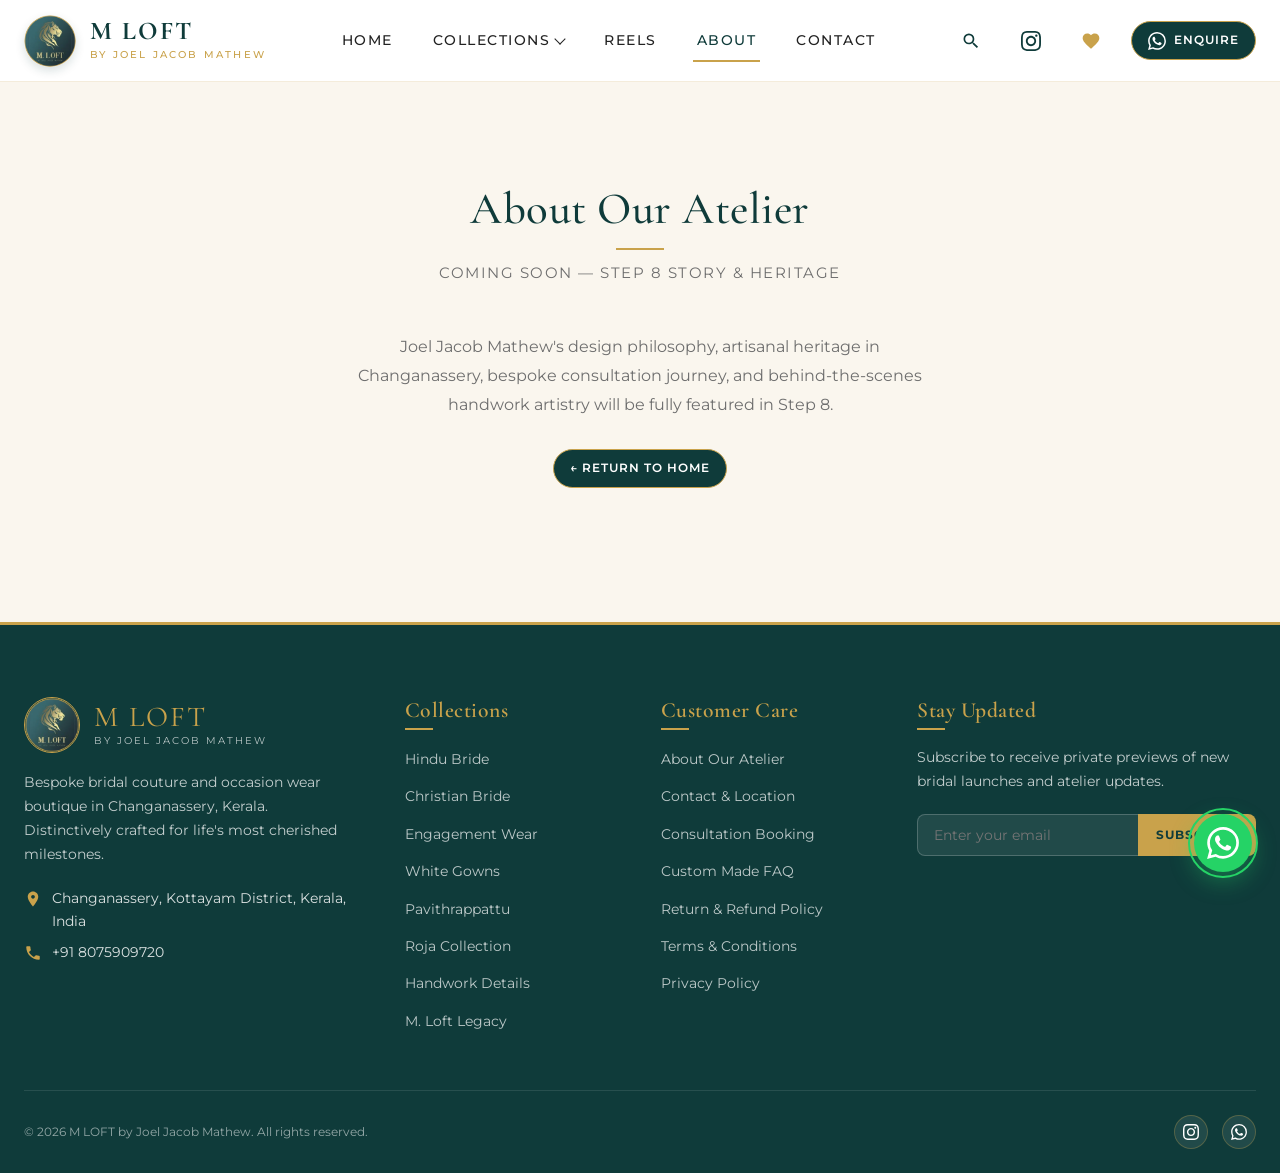
==== commit c196e4b3: "hero fixed commit" ====
--- a/about.html
+++ b/about.html
@@ -90,7 +90,7 @@
           <span class="badge-count wishlist-badge" style="display: none;">0</span>
         </a>
         <a href="https://wa.me/918075909720" target="_blank" rel="noopener" class="nav-wa-btn">
-          <svg viewBox="0 0 32 32"><path d="M16 2a13.9 13.9 0 0 0-11.9 21.1L2 30l7.1-1.9A13.9 13.9 0 1 0 16 2zm0 25.5a11.5 11.5 0 0 1-5.9-1.6l-.4-.3-4.4 1.2 1.2-4.3-.3-.4A11.6 11.6 0 1 1 16 27.5zm6.4-8.6c-.3-.2-2-.1-2.3-1.1s-.8-1-1.1-1-.7 0-1 .4-1.3 1.6-1.6 1.9-.6.4-1 .2a12.8 12.8 0 0 1-3.8-2.3 14.1 14.1 0 0 1-2.6-3.3c-.2-.4 0-.6.2-.8s.4-.5.6-.7.2-.4.4-.6a1.5 1.5 0 0 0 0-.8c-.1-.2-.9-2.2-1.2-3s-.6-.7-.9-.7h-.7a1.4 1.4 0 0 0-1 .5 4.3 4.3 0 0 0-1.3 3.2 7.5 7.5 0 0 0 1.6 4 17.2 17.2 0 0 0 6.6 5.8c2.8 1.2 3.4 1 4 1a3.4 3.4 0 0 0 2.3-1.6 2.8 2.8 0 0 0 .2-1.6c-.1-.2-.4-.3-.7-.5z"/></svg>
+          <svg xmlns="http://www.w3.org/2000/svg" viewBox="0 0 24 24" width="18" height="18" fill="#fff" aria-hidden="true"><path d="M17.472 14.382c-.297-.149-1.758-.867-2.03-.967-.273-.099-.471-.148-.67.15-.197.297-.767.966-.94 1.164-.173.199-.347.223-.644.075-.297-.15-1.255-.463-2.39-1.475-.883-.788-1.48-1.761-1.653-2.059-.173-.297-.018-.458.13-.606.134-.133.298-.347.446-.52.149-.174.198-.298.298-.497.099-.198.05-.371-.025-.52-.075-.149-.669-1.612-.916-2.207-.242-.579-.487-.5-.669-.51-.173-.008-.371-.01-.57-.01-.198 0-.52.074-.792.372-.272.297-1.04 1.016-1.04 2.479 0 1.462 1.065 2.875 1.213 3.074.149.198 2.096 3.2 5.077 4.487.709.306 1.262.489 1.694.625.712.227 1.36.195 1.871.118.571-.085 1.758-.719 2.006-1.413.248-.694.248-1.289.173-1.413-.074-.124-.272-.198-.57-.347m-5.421 7.403h-.004a9.87 9.87 0 01-5.031-1.378l-.361-.214-3.741.982.998-3.648-.235-.374a9.86 9.86 0 01-1.51-5.26c.001-5.45 4.436-9.884 9.888-9.884 2.64 0 5.122 1.03 6.988 2.898a9.825 9.825 0 012.893 6.994c-.003 5.45-4.437 9.884-9.885 9.884m8.413-18.297A11.815 11.815 0 0012.05 0C5.495 0 .16 5.335.157 11.892c0 2.096.547 4.142 1.588 5.945L.057 24l6.305-1.654a11.882 11.882 0 005.683 1.448h.005c6.554 0 11.89-5.335 11.893-11.893a11.821 11.821 0 00-3.48-8.413Z"/></svg>
           <span>Enquire</span>
         </a>
         <button class="mobile-toggle" aria-label="Toggle Navigation Menu">
@@ -243,7 +243,7 @@
             <svg viewBox="0 0 24 24"><path d="M12 2.163c3.204 0 3.584.012 4.85.07 3.252.148 4.771 1.691 4.919 4.919.058 1.265.069 1.645.069 4.849 0 3.205-.012 3.584-.069 4.849-.149 3.225-1.664 4.771-4.919 4.919-1.266.058-1.644.07-4.85.07-3.204 0-3.584-.012-4.849-.07-3.26-.149-4.771-1.699-4.919-4.92-.058-1.265-.07-1.644-.07-4.849 0-3.204.013-3.583.07-4.849.149-3.227 1.664-4.771 4.919-4.919 1.266-.057 1.645-.069 4.849-.069zm0-2.163c-3.259 0-3.667.014-4.947.072-4.358.2-6.78 2.618-6.98 6.98-.059 1.281-.073 1.689-.073 4.948 0 3.259.014 3.668.072 4.948.2 4.358 2.618 6.78 6.98 6.98 1.281.058 1.689.072 4.948.072 3.259 0 3.668-.014 4.948-.072 4.354-.2 6.782-2.618 6.979-6.98.059-1.28.073-1.689.073-4.948 0-3.259-.014-3.667-.072-4.947-.196-4.354-2.617-6.78-6.979-6.98-1.281-.059-1.69-.073-4.949-.073zm0 5.838c-3.403 0-6.162 2.759-6.162 6.162s2.759 6.163 6.162 6.163 6.162-2.759 6.162-6.163c0-3.403-2.759-6.162-6.162-6.162zm0 10.162c-2.209 0-4-1.79-4-4 0-2.209 1.791-4 4-4s4 1.791 4 4c0 2.21-1.791 4-4 4zm6.406-11.845c-.796 0-1.441.645-1.441 1.44s.645 1.44 1.441 1.44c.795 0 1.439-.645 1.439-1.44s-.644-1.44-1.439-1.44z"/></svg>
           </a>
           <a href="https://wa.me/918075909720" target="_blank" rel="noopener" class="social-icon-link" aria-label="WhatsApp">
-            <svg viewBox="0 0 32 32"><path d="M16 2a13.9 13.9 0 0 0-11.9 21.1L2 30l7.1-1.9A13.9 13.9 0 1 0 16 2zm0 25.5a11.5 11.5 0 0 1-5.9-1.6l-.4-.3-4.4 1.2 1.2-4.3-.3-.4A11.6 11.6 0 1 1 16 27.5zm6.4-8.6c-.3-.2-2-.1-2.3-1.1s-.8-1-1.1-1-.7 0-1 .4-1.3 1.6-1.6 1.9-.6.4-1 .2a12.8 12.8 0 0 1-3.8-2.3 14.1 14.1 0 0 1-2.6-3.3c-.2-.4 0-.6.2-.8s.4-.5.6-.7.2-.4.4-.6a1.5 1.5 0 0 0 0-.8c-.1-.2-.9-2.2-1.2-3s-.6-.7-.9-.7h-.7a1.4 1.4 0 0 0-1 .5 4.3 4.3 0 0 0-1.3 3.2 7.5 7.5 0 0 0 1.6 4 17.2 17.2 0 0 0 6.6 5.8c2.8 1.2 3.4 1 4 1a3.4 3.4 0 0 0 2.3-1.6 2.8 2.8 0 0 0 .2-1.6c-.1-.2-.4-.3-.7-.5z"/></svg>
+            <svg xmlns="http://www.w3.org/2000/svg" viewBox="0 0 24 24" width="20" height="20" fill="currentColor" aria-hidden="true"><path d="M17.472 14.382c-.297-.149-1.758-.867-2.03-.967-.273-.099-.471-.148-.67.15-.197.297-.767.966-.94 1.164-.173.199-.347.223-.644.075-.297-.15-1.255-.463-2.39-1.475-.883-.788-1.48-1.761-1.653-2.059-.173-.297-.018-.458.13-.606.134-.133.298-.347.446-.52.149-.174.198-.298.298-.497.099-.198.05-.371-.025-.52-.075-.149-.669-1.612-.916-2.207-.242-.579-.487-.5-.669-.51-.173-.008-.371-.01-.57-.01-.198 0-.52.074-.792.372-.272.297-1.04 1.016-1.04 2.479 0 1.462 1.065 2.875 1.213 3.074.149.198 2.096 3.2 5.077 4.487.709.306 1.262.489 1.694.625.712.227 1.36.195 1.871.118.571-.085 1.758-.719 2.006-1.413.248-.694.248-1.289.173-1.413-.074-.124-.272-.198-.57-.347m-5.421 7.403h-.004a9.87 9.87 0 01-5.031-1.378l-.361-.214-3.741.982.998-3.648-.235-.374a9.86 9.86 0 01-1.51-5.26c.001-5.45 4.436-9.884 9.888-9.884 2.64 0 5.122 1.03 6.988 2.898a9.825 9.825 0 012.893 6.994c-.003 5.45-4.437 9.884-9.885 9.884m8.413-18.297A11.815 11.815 0 0012.05 0C5.495 0 .16 5.335.157 11.892c0 2.096.547 4.142 1.588 5.945L.057 24l6.305-1.654a11.882 11.882 0 005.683 1.448h.005c6.554 0 11.89-5.335 11.893-11.893a11.821 11.821 0 00-3.48-8.413Z"/></svg>
           </a>
         </div>
       </div>
@@ -255,7 +255,7 @@
     <div class="wa-tooltip">Enquire on WhatsApp: 8075909720</div>
     <a href="https://wa.me/918075909720" target="_blank" rel="noopener" class="wa-floating-btn" aria-label="Chat on WhatsApp">
       <div class="wa-pulse-ring"></div>
-      <svg viewBox="0 0 32 32" width="32" height="32" fill="#FFFFFF"><path d="M16 2a13.9 13.9 0 0 0-11.9 21.1L2 30l7.1-1.9A13.9 13.9 0 1 0 16 2zm0 25.5a11.5 11.5 0 0 1-5.9-1.6l-.4-.3-4.4 1.2 1.2-4.3-.3-.4A11.6 11.6 0 1 1 16 27.5zm6.4-8.6c-.3-.2-2-.1-2.3-1.1s-.8-1-1.1-1-.7 0-1 .4-1.3 1.6-1.6 1.9-.6.4-1 .2a12.8 12.8 0 0 1-3.8-2.3 14.1 14.1 0 0 1-2.6-3.3c-.2-.4 0-.6.2-.8s.4-.5.6-.7.2-.4.4-.6a1.5 1.5 0 0 0 0-.8c-.1-.2-.9-2.2-1.2-3s-.6-.7-.9-.7h-.7a1.4 1.4 0 0 0-1 .5 4.3 4.3 0 0 0-1.3 3.2 7.5 7.5 0 0 0 1.6 4 17.2 17.2 0 0 0 6.6 5.8c2.8 1.2 3.4 1 4 1a3.4 3.4 0 0 0 2.3-1.6 2.8 2.8 0 0 0 .2-1.6c-.1-.2-.4-.3-.7-.5z"/></svg>
+      <svg xmlns="http://www.w3.org/2000/svg" viewBox="0 0 24 24" width="28" height="28" fill="#fff" aria-hidden="true"><path d="M17.472 14.382c-.297-.149-1.758-.867-2.03-.967-.273-.099-.471-.148-.67.15-.197.297-.767.966-.94 1.164-.173.199-.347.223-.644.075-.297-.15-1.255-.463-2.39-1.475-.883-.788-1.48-1.761-1.653-2.059-.173-.297-.018-.458.13-.606.134-.133.298-.347.446-.52.149-.174.198-.298.298-.497.099-.198.05-.371-.025-.52-.075-.149-.669-1.612-.916-2.207-.242-.579-.487-.5-.669-.51-.173-.008-.371-.01-.57-.01-.198 0-.52.074-.792.372-.272.297-1.04 1.016-1.04 2.479 0 1.462 1.065 2.875 1.213 3.074.149.198 2.096 3.2 5.077 4.487.709.306 1.262.489 1.694.625.712.227 1.36.195 1.871.118.571-.085 1.758-.719 2.006-1.413.248-.694.248-1.289.173-1.413-.074-.124-.272-.198-.57-.347m-5.421 7.403h-.004a9.87 9.87 0 01-5.031-1.378l-.361-.214-3.741.982.998-3.648-.235-.374a9.86 9.86 0 01-1.51-5.26c.001-5.45 4.436-9.884 9.888-9.884 2.64 0 5.122 1.03 6.988 2.898a9.825 9.825 0 012.893 6.994c-.003 5.45-4.437 9.884-9.885 9.884m8.413-18.297A11.815 11.815 0 0012.05 0C5.495 0 .16 5.335.157 11.892c0 2.096.547 4.142 1.588 5.945L.057 24l6.305-1.654a11.882 11.882 0 005.683 1.448h.005c6.554 0 11.89-5.335 11.893-11.893a11.821 11.821 0 00-3.48-8.413Z"/></svg>
     </a>
   </aside>
 
--- a/css/style.css
+++ b/css/style.css
@@ -450,8 +450,9 @@
 }
 
 .nav-wa-btn svg {
-  width: 16px;
-  height: 16px;
+  width: 18px;
+  height: 18px;
+  flex-shrink: 0;
   fill: #FFFFFF;
 }
 
@@ -741,23 +742,29 @@
 
 /* Desktop: 5 Slanted Parallelogram Panels */
 .hero-slanted-track {
-  display: flex;
-  width: calc(100% + 140px);
-  margin-left: -70px;
+  --slant: 130px;
+  display: flex;
+  width: calc(100% + var(--slant) * 2 + 40px);
+  margin-left: calc(-1 * var(--slant) - 20px);
   height: 100%;
-  gap: 10px;
   background-color: #FFFFFF; /* Crisp white gaps */
+  position: relative;
 }
 
 .hero-panel {
   flex: 1;
   height: 100%;
+  position: relative;
   overflow: hidden;
-  transform: skewX(-13deg);
-  background-color: var(--bg-cream);
-  position: relative;
+  background: transparent;
+  clip-path: polygon(var(--slant) 0, 100% 0, calc(100% - var(--slant)) 100%, 0 100%);
+  -webkit-clip-path: polygon(var(--slant) 0, 100% 0, calc(100% - var(--slant)) 100%, 0 100%);
   cursor: pointer;
   transition: flex 0.6s cubic-bezier(0.25, 1, 0.5, 1);
+}
+
+.hero-panel + .hero-panel {
+  margin-left: calc(-1 * var(--slant) + 8px);
 }
 
 .hero-panel:hover {
@@ -769,14 +776,13 @@
   height: 100%;
   object-fit: cover;
   object-position: top center;
-  transform-origin: top center;
-  transform: skewX(13deg) scale(1.18);
+  display: block;
+  transform: none;
   transition: transform 0.6s cubic-bezier(0.25, 1, 0.5, 1);
 }
 
 .hero-panel:hover img {
-  transform-origin: top center;
-  transform: skewX(13deg) scale(1.22);
+  transform: scale(1.04);
 }
 
 /* Mobile: Single Swipeable Image (< 768px) */
@@ -2181,6 +2187,9 @@
   .hero-slider {
     height: 520px;
   }
+  .hero-slanted-track {
+    --slant: 118px;
+  }
   .product-track {
     gap: 20px;
   }
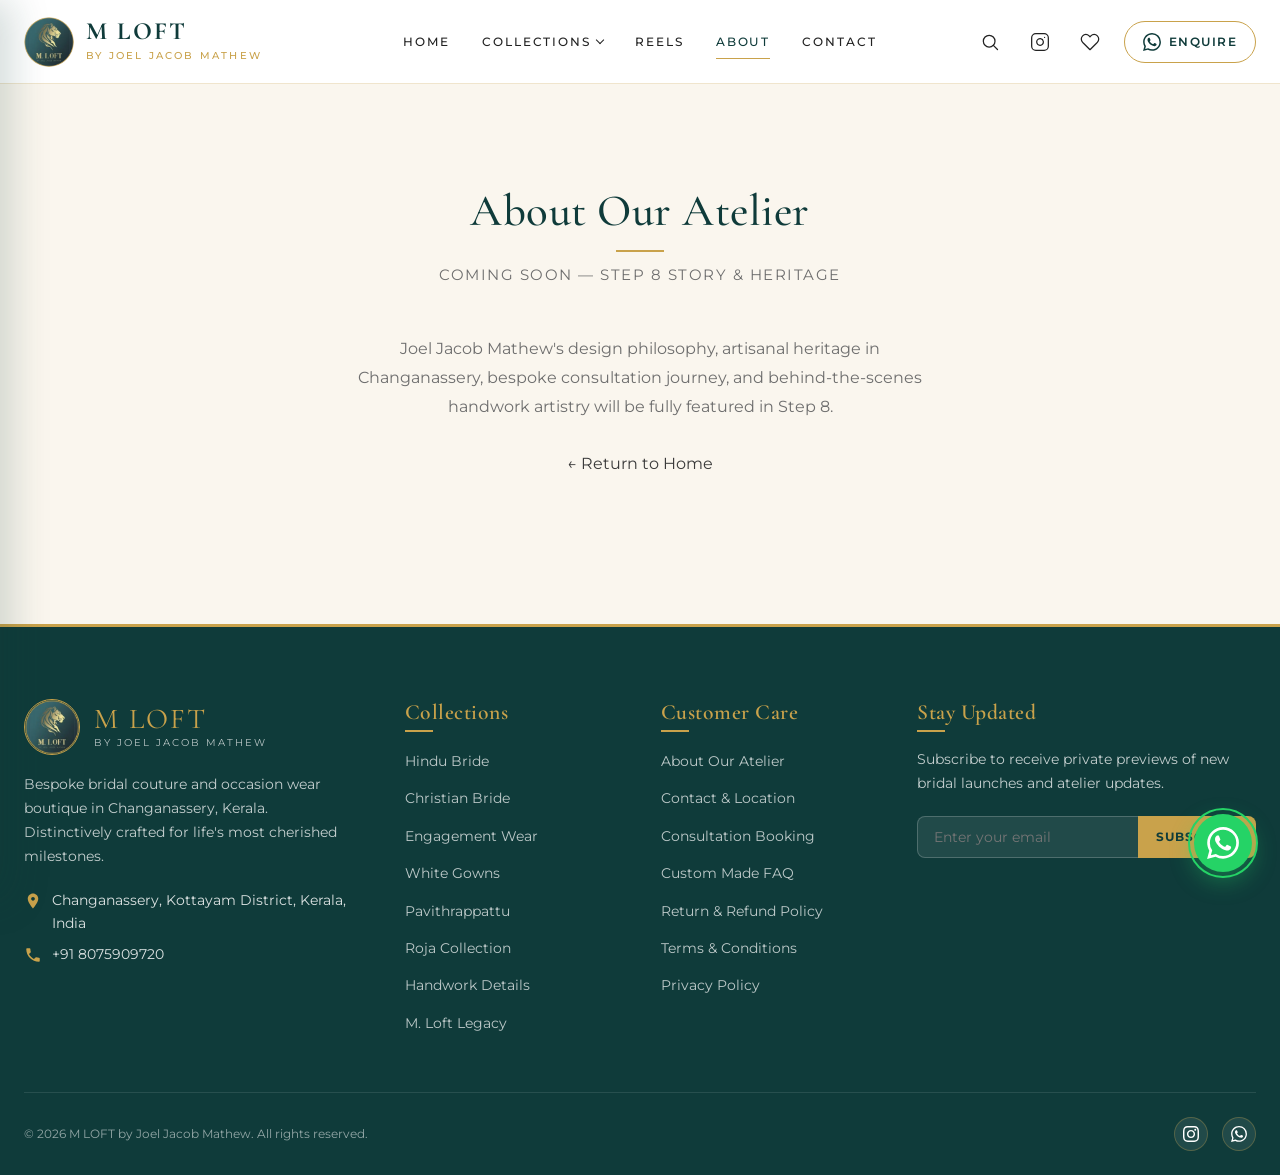
==== commit 0e1808d3: "mobile view & reel section update" ====
--- a/about.html
+++ b/about.html
@@ -11,16 +11,31 @@
   <link rel="preconnect" href="https://fonts.gstatic.com" crossorigin>
   <link href="https://fonts.googleapis.com/css2?family=Cormorant+Garamond:ital,wght@0,400;0,500;0,600;0,700;1,400&family=Montserrat:wght@300;400;500;600;700&display=swap" rel="stylesheet">
   
-  <!-- Master Stylesheet -->
-  <link rel="stylesheet" href="css/style.css">
+  <!-- Favicon -->
+  <link rel="icon" type="image/png" sizes="32x32" href="assets/images/logo-badge.png">
+  <link rel="icon" type="image/png" sizes="16x16" href="assets/images/logo-badge.png">
+  <link rel="apple-touch-icon" sizes="180x180" href="assets/images/logo-badge.png">
+  <meta name="theme-color" content="#0F3B3A">
+
+  <!-- Master Stylesheet with cache buster -->
+  <link rel="stylesheet" href="css/style.css?v=6.0">
 </head>
 <body>
 
   <!-- Sticky Header -->
   <header class="site-header" id="mainHeader">
     <div class="container header-inner">
+      
+      <!-- Mobile Hamburger Toggle (Left on mobile under 768px, >=44px tap area) -->
+      <button class="mobile-toggle" aria-label="Open Navigation Menu" aria-expanded="false" aria-controls="mobileDrawer">
+        <span class="hamburger-bar"></span>
+        <span class="hamburger-bar"></span>
+        <span class="hamburger-bar"></span>
+      </button>
+
+      <!-- Brand Logo & Name (Left on desktop, centered on mobile) -->
       <a href="index.html" class="brand-link" aria-label="M LOFT by Joel Jacob Mathew - Home">
-        <img src="assets/images/logo-badge.png" alt="M LOFT Gold Lion Insignia" class="brand-badge-img" width="52" height="52">
+        <img src="assets/images/logo-badge.png" alt="M LOFT Insignia" class="brand-badge-img" width="50" height="50">
         <div class="brand-text-wrap">
           <span class="brand-main-text">M LOFT</span>
           <span class="brand-sub-text">by Joel Jacob Mathew</span>
@@ -29,116 +44,229 @@
 
       <!-- Center Desktop Navigation -->
       <nav class="main-nav" aria-label="Primary Navigation">
-        <div class="nav-item"><a href="index.html" class="nav-link">Home</a></div>
-        <div class="nav-item">
-          <a href="collections.html" class="nav-link">Collections <span class="nav-arrow"></span></a>
-          <div class="dropdown-menu">
+        <div class="nav-item">
+          <a href="index.html" class="nav-link">Home</a>
+        </div>
+
+        <!-- Collections Dropdown -->
+        <div class="nav-item">
+          <a href="collections.html" class="nav-link">
+            Collections <span class="nav-arrow"></span>
+          </a>
+          <div class="dropdown-menu" role="menu">
             <div class="dropdown-grid">
               <a href="collections.html?c=hindu-bride" class="dropdown-card">
-                <img src="assets/images/hindu-bride-01.webp" alt="Hindu Bride" class="dropdown-thumb" width="44" height="52">
-                <div><div class="dropdown-title">Hindu Bride</div><div class="dropdown-desc">Kanchipuram & temple weaves</div></div>
-              </a>
+                <img src="assets/images/hindu-bride-01.webp" alt="Hindu Bride" class="dropdown-thumb" width="64" height="64">
+                <div class="dropdown-card-text">
+                  <div class="dropdown-title">Hindu Bride</div>
+                  <div class="dropdown-desc">Kanchipuram & temple weaves</div>
+                </div>
+              </a>
+
               <a href="collections.html?c=christian-bride" class="dropdown-card">
-                <img src="assets/images/christian-bride-01.webp" alt="Christian Bride" class="dropdown-thumb" width="44" height="52">
-                <div><div class="dropdown-title">Christian Bride</div><div class="dropdown-desc">Cathedral veils & corset gowns</div></div>
-              </a>
+                <img src="assets/images/christian-bride-01.webp" alt="Christian Bride" class="dropdown-thumb" width="64" height="64">
+                <div class="dropdown-card-text">
+                  <div class="dropdown-title">Christian Bride</div>
+                  <div class="dropdown-desc">Cathedral veils & corset gowns</div>
+                </div>
+              </a>
+
               <a href="collections.html?c=engagement" class="dropdown-card">
-                <img src="assets/images/engagement-01.webp" alt="Engagement" class="dropdown-thumb" width="44" height="52">
-                <div><div class="dropdown-title">Engagement Wear</div><div class="dropdown-desc">Pastel lehengas & modern luxury</div></div>
-              </a>
+                <img src="assets/images/engagement-01.webp" alt="Engagement" class="dropdown-thumb" width="64" height="64">
+                <div class="dropdown-card-text">
+                  <div class="dropdown-title">Engagement Wear</div>
+                  <div class="dropdown-desc">Pastel lehengas & modern luxury</div>
+                </div>
+              </a>
+
               <a href="collections.html?c=white-gown" class="dropdown-card">
-                <img src="assets/images/white-gown-01.webp" alt="White Gown" class="dropdown-thumb" width="44" height="52">
-                <div><div class="dropdown-title">White Gowns</div><div class="dropdown-desc">Handcrafted bespoke couture</div></div>
-              </a>
+                <img src="assets/images/white-gown-01.webp" alt="White Gown" class="dropdown-thumb" width="64" height="64">
+                <div class="dropdown-card-text">
+                  <div class="dropdown-title">White Gowns</div>
+                  <div class="dropdown-desc">Handcrafted bespoke couture</div>
+                </div>
+              </a>
+
               <a href="collections.html?c=pavithrappattu" class="dropdown-card">
-                <img src="assets/images/pavithrappattu-01.webp" alt="Pavithrappattu" class="dropdown-thumb" width="44" height="52">
-                <div><div class="dropdown-title">Pavithrappattu</div><div class="dropdown-desc">Heritage silk & metallic zari</div></div>
-              </a>
+                <img src="assets/images/pavithrappattu-01.webp" alt="Pavithrappattu" class="dropdown-thumb" width="64" height="64">
+                <div class="dropdown-card-text">
+                  <div class="dropdown-title">Pavithrappattu</div>
+                  <div class="dropdown-desc">Heritage silk & metallic zari</div>
+                </div>
+              </a>
+
               <a href="collections.html?c=roja" class="dropdown-card">
-                <img src="assets/images/roja-01.webp" alt="Roja" class="dropdown-thumb" width="44" height="52">
-                <div><div class="dropdown-title">Roja Collection</div><div class="dropdown-desc">Crimson silks & hand embroidery</div></div>
-              </a>
+                <img src="assets/images/roja-01.webp" alt="Roja" class="dropdown-thumb" width="64" height="64">
+                <div class="dropdown-card-text">
+                  <div class="dropdown-title">Roja Collection</div>
+                  <div class="dropdown-desc">Crimson silks & hand embroidery</div>
+                </div>
+              </a>
+
               <a href="collections.html?c=handwork" class="dropdown-card">
-                <img src="assets/images/handwork-01.webp" alt="Handwork" class="dropdown-thumb" width="44" height="52">
-                <div><div class="dropdown-title">Handwork Details</div><div class="dropdown-desc">Artisanal zardozi & cutwork</div></div>
-              </a>
+                <img src="assets/images/handwork-01.webp" alt="Handwork" class="dropdown-thumb" width="64" height="64">
+                <div class="dropdown-card-text">
+                  <div class="dropdown-title">Handwork Details</div>
+                  <div class="dropdown-desc">Artisanal zardozi & cutwork</div>
+                </div>
+              </a>
+
               <a href="collections.html?c=legacy" class="dropdown-card">
-                <img src="assets/images/legacy-01.webp" alt="M. Loft Legacy" class="dropdown-thumb" width="44" height="52">
-                <div><div class="dropdown-title">M. Loft Legacy</div><div class="dropdown-desc">Signature royal campaign</div></div>
-              </a>
-            </div>
+                <img src="assets/images/legacy-01.webp" alt="M. Loft Legacy" class="dropdown-thumb" width="64" height="64">
+                <div class="dropdown-card-text">
+                  <div class="dropdown-title">M. Loft Legacy</div>
+                  <div class="dropdown-desc">Signature royal campaign</div>
+                </div>
+              </a>
+            </div>
+
             <div class="dropdown-footer">
-              <a href="collections.html" class="dropdown-footer-link">View All Collections &rarr;</a>
+              <a href="collections.html" class="dropdown-footer-link">
+                View all collections &rarr;
+              </a>
             </div>
           </div>
         </div>
-        <div class="nav-item"><a href="reels.html" class="nav-link">Reels</a></div>
-        <div class="nav-item"><a href="about.html" class="nav-link active">About</a></div>
-        <div class="nav-item"><a href="contact.html" class="nav-link">Contact</a></div>
+
+        <div class="nav-item">
+          <a href="reels.html" class="nav-link">Reels</a>
+        </div>
+
+        <div class="nav-item">
+          <a href="about.html" class="nav-link active">About</a>
+        </div>
+
+        <div class="nav-item">
+          <a href="contact.html" class="nav-link">Contact</a>
+        </div>
       </nav>
 
-      <!-- Right Actions -->
+      <!-- Right Header Actions -->
       <div class="header-actions">
+        <!-- Thin-line Search Icon (20px, 1.5px stroke, 44px tap area) -->
         <button class="icon-btn search-trigger" aria-label="Open Search">
-          <svg viewBox="0 0 24 24"><path d="M15.5 14h-.79l-.28-.27A6.471 6.471 0 0 0 16 9.5 6.5 6.5 0 1 0 9.5 16c1.61 0 3.09-.59 4.23-1.57l.27.28v.79l5 4.99L20.49 19l-4.99-5zm-6 0C7.01 14 5 11.99 5 9.5S7.01 5 9.5 5 14 7.01 14 9.5 11.99 14 9.5 14z"/></svg>
+          <svg width="20" height="20" viewBox="0 0 24 24" fill="none" stroke="currentColor" stroke-width="1.5" stroke-linecap="round" stroke-linejoin="round" aria-hidden="true"><circle cx="11" cy="11" r="7"/><line x1="21" y1="21" x2="16" y2="16"/></svg>
         </button>
-        <a href="https://www.instagram.com/mloft_by_joeljacobmathew/" target="_blank" rel="noopener" class="icon-btn" aria-label="Visit Instagram">
-          <svg viewBox="0 0 24 24"><path d="M12 2.163c3.204 0 3.584.012 4.85.07 3.252.148 4.771 1.691 4.919 4.919.058 1.265.069 1.645.069 4.849 0 3.205-.012 3.584-.069 4.849-.149 3.225-1.664 4.771-4.919 4.919-1.266.058-1.644.07-4.85.07-3.204 0-3.584-.012-4.849-.07-3.26-.149-4.771-1.699-4.919-4.92-.058-1.265-.07-1.644-.07-4.849 0-3.204.013-3.583.07-4.849.149-3.227 1.664-4.771 4.919-4.919 1.266-.057 1.645-.069 4.849-.069zm0-2.163c-3.259 0-3.667.014-4.947.072-4.358.2-6.78 2.618-6.98 6.98-.059 1.281-.073 1.689-.073 4.948 0 3.259.014 3.668.072 4.948.2 4.358 2.618 6.78 6.98 6.98 1.281.058 1.689.072 4.948.072 3.259 0 3.668-.014 4.948-.072 4.354-.2 6.782-2.618 6.979-6.98.059-1.28.073-1.689.073-4.948 0-3.259-.014-3.667-.072-4.947-.196-4.354-2.617-6.78-6.979-6.98-1.281-.059-1.69-.073-4.949-.073zm0 5.838c-3.403 0-6.162 2.759-6.162 6.162s2.759 6.163 6.162 6.163 6.162-2.759 6.162-6.163c0-3.403-2.759-6.162-6.162-6.162zm0 10.162c-2.209 0-4-1.79-4-4 0-2.209 1.791-4 4-4s4 1.791 4 4c0 2.21-1.791 4-4 4zm6.406-11.845c-.796 0-1.441.645-1.441 1.44s.645 1.44 1.441 1.44c.795 0 1.439-.645 1.439-1.44s-.644-1.44-1.439-1.44z"/></svg>
-        </a>
+
+        <!-- Thin-line Instagram Icon (20px, 1.5px stroke, 44px tap area) -->
+        <a href="https://www.instagram.com/mloft_by_joeljacobmathew/" target="_blank" rel="noopener" class="icon-btn header-insta-btn" aria-label="Visit Instagram Profile">
+          <svg width="20" height="20" viewBox="0 0 24 24" fill="none" stroke="currentColor" stroke-width="1.5" stroke-linecap="round" stroke-linejoin="round" aria-hidden="true"><rect x="2" y="2" width="20" height="20" rx="5" ry="5"/><path d="M16 11.37A4 4 0 1 1 12.63 8 4 4 0 0 1 16 11.37z"/><line x1="17.5" y1="6.5" x2="17.51" y2="6.5"/></svg>
+        </a>
+
+        <!-- Thin-line Wishlist Heart Icon (20px, 1.5px stroke, 44px tap area) -->
         <a href="#wishlist" class="icon-btn wishlist-btn" aria-label="View Wishlist">
-          <svg viewBox="0 0 24 24"><path d="M12 21.35l-1.45-1.32C5.4 15.36 2 12.28 2 8.5 2 5.42 4.42 3 7.5 3c1.74 0 3.41.81 4.5 2.09C13.09 3.81 14.76 3 16.5 3 19.58 3 22 5.42 22 8.5c0 3.78-3.4 6.86-8.55 11.54L12 21.35z"/></svg>
+          <svg width="20" height="20" viewBox="0 0 24 24" fill="none" stroke="currentColor" stroke-width="1.5" stroke-linecap="round" stroke-linejoin="round" aria-hidden="true"><path d="M20.84 4.61a5.5 5.5 0 0 0-7.78 0L12 5.67l-1.06-1.06a5.5 5.5 0 0 0-7.78 7.78l1.06 1.06L12 21.23l7.78-7.78 1.06-1.06a5.5 5.5 0 0 0 0-7.78z"/></svg>
           <span class="badge-count wishlist-badge" style="display: none;">0</span>
         </a>
-        <a href="https://wa.me/918075909720" target="_blank" rel="noopener" class="nav-wa-btn">
-          <svg xmlns="http://www.w3.org/2000/svg" viewBox="0 0 24 24" width="18" height="18" fill="#fff" aria-hidden="true"><path d="M17.472 14.382c-.297-.149-1.758-.867-2.03-.967-.273-.099-.471-.148-.67.15-.197.297-.767.966-.94 1.164-.173.199-.347.223-.644.075-.297-.15-1.255-.463-2.39-1.475-.883-.788-1.48-1.761-1.653-2.059-.173-.297-.018-.458.13-.606.134-.133.298-.347.446-.52.149-.174.198-.298.298-.497.099-.198.05-.371-.025-.52-.075-.149-.669-1.612-.916-2.207-.242-.579-.487-.5-.669-.51-.173-.008-.371-.01-.57-.01-.198 0-.52.074-.792.372-.272.297-1.04 1.016-1.04 2.479 0 1.462 1.065 2.875 1.213 3.074.149.198 2.096 3.2 5.077 4.487.709.306 1.262.489 1.694.625.712.227 1.36.195 1.871.118.571-.085 1.758-.719 2.006-1.413.248-.694.248-1.289.173-1.413-.074-.124-.272-.198-.57-.347m-5.421 7.403h-.004a9.87 9.87 0 01-5.031-1.378l-.361-.214-3.741.982.998-3.648-.235-.374a9.86 9.86 0 01-1.51-5.26c.001-5.45 4.436-9.884 9.888-9.884 2.64 0 5.122 1.03 6.988 2.898a9.825 9.825 0 012.893 6.994c-.003 5.45-4.437 9.884-9.885 9.884m8.413-18.297A11.815 11.815 0 0012.05 0C5.495 0 .16 5.335.157 11.892c0 2.096.547 4.142 1.588 5.945L.057 24l6.305-1.654a11.882 11.882 0 005.683 1.448h.005c6.554 0 11.89-5.335 11.893-11.893a11.821 11.821 0 00-3.48-8.413Z"/></svg>
+
+        <!-- Mobile WhatsApp Icon Button (Under 768px, 44px tap target) -->
+        <a href="https://wa.me/918075909720" target="_blank" rel="noopener" class="icon-btn mobile-wa-btn" aria-label="Chat on WhatsApp">
+          <svg width="20" height="20" viewBox="0 0 24 24" fill="currentColor" aria-hidden="true"><path d="M17.472 14.382c-.297-.149-1.758-.867-2.03-.967-.273-.099-.471-.148-.67.15-.197.297-.767.966-.94 1.164-.173.199-.347.223-.644.075-.297-.15-1.255-.463-2.39-1.475-.883-.788-1.48-1.761-1.653-2.059-.173-.297-.018-.458.13-.606.134-.133.298-.347.446-.52.149-.174.198-.298.298-.497.099-.198.05-.371-.025-.52-.075-.149-.669-1.612-.916-2.207-.242-.579-.487-.5-.669-.51-.173-.008-.371-.01-.57-.01-.198 0-.52.074-.792.372-.272.297-1.04 1.016-1.04 2.479 0 1.462 1.065 2.875 1.213 3.074.149.198 2.096 3.2 5.077 4.487.709.306 1.262.489 1.694.625.712.227 1.36.195 1.871.118.571-.085 1.758-.719 2.006-1.413.248-.694.248-1.289.173-1.413-.074-.124-.272-.198-.57-.347m-5.421 7.403h-.004a9.87 9.87 0 01-5.031-1.378l-.361-.214-3.741.982.998-3.648-.235-.374a9.86 9.86 0 01-1.51-5.26c.001-5.45 4.436-9.884 9.888-9.884 2.64 0 5.122 1.03 6.988 2.898a9.825 9.825 0 012.893 6.994c-.003 5.45-4.437 9.884-9.885 9.884m8.413-18.297A11.815 11.815 0 0012.05 0C5.495 0 .16 5.335.157 11.892c0 2.096.547 4.142 1.588 5.945L.057 24l6.305-1.654a11.882 11.882 0 005.683 1.448h.005c6.554 0 11.89-5.335 11.893-11.893a11.821 11.821 0 00-3.48-8.413Z"/></svg>
+        </a>
+
+        <!-- Desktop Enquire Pill (Gold-outline pill with WhatsApp icon, fills teal on hover) -->
+        <a href="https://wa.me/918075909720" target="_blank" rel="noopener" class="btn-enquire-pill" aria-label="Enquire on WhatsApp">
+          <svg width="18" height="18" viewBox="0 0 24 24" fill="currentColor" aria-hidden="true"><path d="M17.472 14.382c-.297-.149-1.758-.867-2.03-.967-.273-.099-.471-.148-.67.15-.197.297-.767.966-.94 1.164-.173.199-.347.223-.644.075-.297-.15-1.255-.463-2.39-1.475-.883-.788-1.48-1.761-1.653-2.059-.173-.297-.018-.458.13-.606.134-.133.298-.347.446-.52.149-.174.198-.298.298-.497.099-.198.05-.371-.025-.52-.075-.149-.669-1.612-.916-2.207-.242-.579-.487-.5-.669-.51-.173-.008-.371-.01-.57-.01-.198 0-.52.074-.792.372-.272.297-1.04 1.016-1.04 2.479 0 1.462 1.065 2.875 1.213 3.074.149.198 2.096 3.2 5.077 4.487.709.306 1.262.489 1.694.625.712.227 1.36.195 1.871.118.571-.085 1.758-.719 2.006-1.413.248-.694.248-1.289.173-1.413-.074-.124-.272-.198-.57-.347m-5.421 7.403h-.004a9.87 9.87 0 01-5.031-1.378l-.361-.214-3.741.982.998-3.648-.235-.374a9.86 9.86 0 01-1.51-5.26c.001-5.45 4.436-9.884 9.888-9.884 2.64 0 5.122 1.03 6.988 2.898a9.825 9.825 0 012.893 6.994c-.003 5.45-4.437 9.884-9.885 9.884m8.413-18.297A11.815 11.815 0 0012.05 0C5.495 0 .16 5.335.157 11.892c0 2.096.547 4.142 1.588 5.945L.057 24l6.305-1.654a11.882 11.882 0 005.683 1.448h.005c6.554 0 11.89-5.335 11.893-11.893a11.821 11.821 0 00-3.48-8.413Z"/></svg>
           <span>Enquire</span>
         </a>
-        <button class="mobile-toggle" aria-label="Toggle Navigation Menu">
-          <span class="hamburger-bar"></span>
-          <span class="hamburger-bar"></span>
-          <span class="hamburger-bar"></span>
-        </button>
-      </div>
+      </div>
+
     </div>
   </header>
 
-  <!-- Mobile Drawer Navigation -->
-  <div class="mobile-drawer-overlay"></div>
-  <aside class="mobile-drawer" aria-label="Mobile Navigation">
+  <!-- ========================================================================
+       Mobile Drawer Navigation (Left-Slide, Ivory, Safe Area, Staggered)
+       ======================================================================== -->
+  <div class="mobile-drawer-overlay" aria-hidden="true"></div>
+  <aside class="mobile-drawer" id="mobileDrawer" aria-label="Mobile Navigation" aria-hidden="true">
     <div class="drawer-header">
       <div class="brand-text-wrap">
         <span class="brand-main-text">M LOFT</span>
-        <span class="brand-sub-text">Joel Jacob Mathew</span>
+        <span class="brand-sub-text">by Joel Jacob Mathew</span>
       </div>
       <button class="drawer-close-btn" aria-label="Close Mobile Menu">&times;</button>
     </div>
+
     <nav class="drawer-nav">
-      <a href="index.html" class="drawer-link">Home</a>
-      <div>
-        <button class="drawer-accordion-btn">
+      <div class="drawer-nav-item">
+        <a href="index.html" class="drawer-link">Home</a>
+      </div>
+      
+      <!-- Collapsible Collections Accordion with Thumbnails -->
+      <div class="drawer-nav-item">
+        <button class="drawer-accordion-btn" aria-expanded="false">
           <span>Collections</span>
           <span class="nav-arrow"></span>
         </button>
         <div class="drawer-accordion-content">
-          <a href="collections.html?c=hindu-bride" class="drawer-sublink">Hindu Bride</a>
-          <a href="collections.html?c=christian-bride" class="drawer-sublink">Christian Bride</a>
-          <a href="collections.html?c=engagement" class="drawer-sublink">Engagement Wear</a>
-          <a href="collections.html?c=white-gown" class="drawer-sublink">White Gowns</a>
-          <a href="collections.html?c=pavithrappattu" class="drawer-sublink">Pavithrappattu</a>
-          <a href="collections.html?c=roja" class="drawer-sublink">Roja Collection</a>
-          <a href="collections.html?c=handwork" class="drawer-sublink">Handwork Details</a>
-          <a href="collections.html?c=legacy" class="drawer-sublink">M. Loft Legacy</a>
-          <a href="collections.html" class="drawer-sublink" style="color: var(--accent-gold); font-weight: 600;">View All Collections &rarr;</a>
-        </div>
-      </div>
-      <a href="reels.html" class="drawer-link">Reels & Videos</a>
-      <a href="about.html" class="drawer-link active">Our Heritage</a>
-      <a href="contact.html" class="drawer-link">Contact & Consultations</a>
+          <a href="collections.html?c=hindu-bride" class="drawer-sublink-card">
+            <img src="assets/images/hindu-bride-01.webp" alt="Hindu Bride" class="drawer-sublink-thumb" width="40" height="40">
+            <span class="drawer-sublink-name">Hindu Bride</span>
+          </a>
+          <a href="collections.html?c=christian-bride" class="drawer-sublink-card">
+            <img src="assets/images/christian-bride-01.webp" alt="Christian Bride" class="drawer-sublink-thumb" width="40" height="40">
+            <span class="drawer-sublink-name">Christian Bride</span>
+          </a>
+          <a href="collections.html?c=engagement" class="drawer-sublink-card">
+            <img src="assets/images/engagement-01.webp" alt="Engagement Wear" class="drawer-sublink-thumb" width="40" height="40">
+            <span class="drawer-sublink-name">Engagement Wear</span>
+          </a>
+          <a href="collections.html?c=white-gown" class="drawer-sublink-card">
+            <img src="assets/images/white-gown-01.webp" alt="White Gowns" class="drawer-sublink-thumb" width="40" height="40">
+            <span class="drawer-sublink-name">White Gowns</span>
+          </a>
+          <a href="collections.html?c=pavithrappattu" class="drawer-sublink-card">
+            <img src="assets/images/pavithrappattu-01.webp" alt="Pavithrappattu" class="drawer-sublink-thumb" width="40" height="40">
+            <span class="drawer-sublink-name">Pavithrappattu</span>
+          </a>
+          <a href="collections.html?c=roja" class="drawer-sublink-card">
+            <img src="assets/images/roja-01.webp" alt="Roja Collection" class="drawer-sublink-thumb" width="40" height="40">
+            <span class="drawer-sublink-name">Roja Collection</span>
+          </a>
+          <a href="collections.html?c=handwork" class="drawer-sublink-card">
+            <img src="assets/images/handwork-01.webp" alt="Handwork Details" class="drawer-sublink-thumb" width="40" height="40">
+            <span class="drawer-sublink-name">Handwork Details</span>
+          </a>
+          <a href="collections.html?c=legacy" class="drawer-sublink-card">
+            <img src="assets/images/legacy-01.webp" alt="M. Loft Legacy" class="drawer-sublink-thumb" width="40" height="40">
+            <span class="drawer-sublink-name">M. Loft Legacy</span>
+          </a>
+          <a href="collections.html" class="drawer-sublink-all">
+            View all collections &rarr;
+          </a>
+        </div>
+      </div>
+
+      <div class="drawer-nav-item">
+        <a href="reels.html" class="drawer-link">Reels</a>
+      </div>
+
+      <div class="drawer-nav-item">
+        <a href="about.html" class="drawer-link active">About</a>
+      </div>
+
+      <div class="drawer-nav-item">
+        <a href="contact.html" class="drawer-link">Contact</a>
+      </div>
     </nav>
+
     <div class="drawer-footer">
       <a href="https://wa.me/918075909720" target="_blank" rel="noopener" class="drawer-wa-btn">
+        <svg width="18" height="18" viewBox="0 0 24 24" fill="currentColor" aria-hidden="true"><path d="M17.472 14.382c-.297-.149-1.758-.867-2.03-.967-.273-.099-.471-.148-.67.15-.197.297-.767.966-.94 1.164-.173.199-.347.223-.644.075-.297-.15-1.255-.463-2.39-1.475-.883-.788-1.48-1.761-1.653-2.059-.173-.297-.018-.458.13-.606.134-.133.298-.347.446-.52.149-.174.198-.298.298-.497.099-.198.05-.371-.025-.52-.075-.149-.669-1.612-.916-2.207-.242-.579-.487-.5-.669-.51-.173-.008-.371-.01-.57-.01-.198 0-.52.074-.792.372-.272.297-1.04 1.016-1.04 2.479 0 1.462 1.065 2.875 1.213 3.074.149.198 2.096 3.2 5.077 4.487.709.306 1.262.489 1.694.625.712.227 1.36.195 1.871.118.571-.085 1.758-.719 2.006-1.413.248-.694.248-1.289.173-1.413-.074-.124-.272-.198-.57-.347m-5.421 7.403h-.004a9.87 9.87 0 01-5.031-1.378l-.361-.214-3.741.982.998-3.648-.235-.374a9.86 9.86 0 01-1.51-5.26c.001-5.45 4.436-9.884 9.888-9.884 2.64 0 5.122 1.03 6.988 2.898a9.825 9.825 0 012.893 6.994c-.003 5.45-4.437 9.884-9.885 9.884m8.413-18.297A11.815 11.815 0 0012.05 0C5.495 0 .16 5.335.157 11.892c0 2.096.547 4.142 1.588 5.945L.057 24l6.305-1.654a11.882 11.882 0 005.683 1.448h.005c6.554 0 11.89-5.335 11.893-11.893a11.821 11.821 0 00-3.48-8.413Z"/></svg>
         <span>Enquire on WhatsApp</span>
       </a>
+
+      <div class="drawer-contact-strip">
+        <a href="tel:8075909720" class="drawer-phone-link" aria-label="Call 8075909720">
+          <svg width="16" height="16" viewBox="0 0 24 24" fill="none" stroke="currentColor" stroke-width="1.5" stroke-linecap="round" stroke-linejoin="round" aria-hidden="true"><path d="M22 16.92v3a2 2 0 0 1-2.18 2 19.79 19.79 0 0 1-8.63-3.07 19.5 19.5 0 0 1-6-6 19.79 19.79 0 0 1-3.07-8.67A2 2 0 0 1 4.11 2h3a2 2 0 0 1 2 1.72 12.84 12.84 0 0 0 .7 2.81 2 2 0 0 1-.45 2.11L8.09 9.91a16 16 0 0 0 6 6l1.27-1.27a2 2 0 0 1 2.11-.45 12.84 12.84 0 0 0 2.81.7A2 2 0 0 1 22 16.92z"/></svg>
+          <span>8075909720</span>
+        </a>
+
+        <a href="https://www.instagram.com/mloft_by_joeljacobmathew/" target="_blank" rel="noopener" class="drawer-insta-link" aria-label="Instagram Profile">
+          <svg width="18" height="18" viewBox="0 0 24 24" fill="none" stroke="currentColor" stroke-width="1.5" stroke-linecap="round" stroke-linejoin="round" aria-hidden="true"><rect x="2" y="2" width="20" height="20" rx="5" ry="5"/><path d="M16 11.37A4 4 0 1 1 12.63 8 4 4 0 0 1 16 11.37z"/><line x1="17.5" y1="6.5" x2="17.51" y2="6.5"/></svg>
+          <span>Instagram</span>
+        </a>
+      </div>
     </div>
   </aside>
 
--- a/css/style.css
+++ b/css/style.css
@@ -41,7 +41,8 @@
   --radius-sm: 8px;
   --radius-card: 14px;
   --radius-pill: 40px;
-  --header-height: 82px;
+  --header-height: 84px;
+  --header-height-scrolled: 64px;
 
   /* Typography */
   --font-serif: 'Cormorant Garamond', Georgia, serif;
@@ -119,6 +120,31 @@
 .section-header {
   text-align: center;
   margin-bottom: 48px;
+}
+
+.section-eyebrow {
+  display: block;
+  font-family: var(--font-sans);
+  font-size: 0.76rem;
+  font-weight: 600;
+  letter-spacing: 2.5px;
+  text-transform: uppercase;
+  color: var(--accent-gold);
+  text-align: center;
+  margin: 0 auto 10px;
+  width: 100%;
+}
+
+.section-header,
+.products-header,
+.collections-header,
+.mosaic-header,
+.reels-header,
+.reels-page-hero .container {
+  display: flex;
+  flex-direction: column;
+  align-items: center;
+  text-align: center;
 }
 
 .section-title {
@@ -152,53 +178,57 @@
 }
 
 /* ==========================================================================
-   Sticky Header & Navigation
+   Desktop Header & Navigation (Luxury Layout: Logo Left, Nav Center, Icons Right)
    ========================================================================== */
 .site-header {
   position: sticky;
   top: 0;
   left: 0;
   width: 100%;
-  height: var(--header-height);
-  background-color: var(--bg-white);
-  border-bottom: 1px solid rgba(201, 162, 75, 0.2);
+  height: var(--header-height, 84px);
+  background-color: var(--bg-white, #FFFFFF);
+  border-bottom: 1px solid rgba(201, 162, 75, 0.28);
   z-index: 1000;
-  transition: all var(--transition-smooth);
+  padding-left: env(safe-area-inset-left, 0px);
+  padding-right: env(safe-area-inset-right, 0px);
+  transition: height var(--transition-smooth),
+              box-shadow var(--transition-smooth),
+              background-color var(--transition-smooth);
 }
 
 .site-header.scrolled {
-  box-shadow: 0 8px 24px rgba(15, 59, 58, 0.08);
-  background: rgba(255, 255, 255, 0.96);
-  backdrop-filter: blur(12px);
-  height: 74px;
+  height: var(--header-height-scrolled, 64px);
+  box-shadow: 0 4px 20px rgba(15, 59, 58, 0.08);
 }
 
 .header-inner {
   height: 100%;
-  display: flex;
-  align-items: center;
-  justify-content: space-between;
-}
-
-/* Brand Identity */
+  display: grid;
+  grid-template-columns: 1fr auto 1fr;
+  align-items: center;
+  position: relative;
+}
+
+/* Brand Identity (Left) */
 .brand-link {
   display: flex;
   align-items: center;
-  gap: 14px;
+  gap: 12px;
   text-decoration: none;
+  justify-self: start;
 }
 
 .brand-badge-img {
-  width: 52px;
-  height: 52px;
+  width: 50px;
+  height: 50px;
   border-radius: 50%;
   object-fit: cover;
-  box-shadow: 0 4px 10px rgba(15, 59, 58, 0.15);
+  flex-shrink: 0;
   transition: transform var(--transition-smooth);
 }
 
-.brand-link:hover .brand-badge-img {
-  transform: rotate(5deg) scale(1.05);
+.site-header.scrolled .brand-badge-img {
+  transform: scale(0.85);
 }
 
 .brand-text-wrap {
@@ -208,7 +238,7 @@
 
 .brand-main-text {
   font-family: var(--font-serif);
-  font-size: 1.6rem;
+  font-size: 1.55rem;
   font-weight: 700;
   letter-spacing: 2px;
   color: var(--primary-teal);
@@ -216,7 +246,8 @@
 }
 
 .brand-sub-text {
-  font-size: 0.65rem;
+  font-family: var(--font-sans);
+  font-size: 0.62rem;
   font-weight: 500;
   letter-spacing: 2.2px;
   text-transform: uppercase;
@@ -224,11 +255,12 @@
   margin-top: 3px;
 }
 
-/* Desktop Navigation */
+/* Center Desktop Navigation */
 .main-nav {
   display: flex;
   align-items: center;
   gap: 32px;
+  justify-self: center;
 }
 
 .nav-item {
@@ -236,77 +268,99 @@
 }
 
 .nav-link {
-  font-size: 0.85rem;
+  font-family: var(--font-sans);
+  font-size: 12px;
+  text-transform: uppercase;
+  letter-spacing: 0.16em;
+  color: var(--text-charcoal);
   font-weight: 500;
-  letter-spacing: 1.5px;
-  text-transform: uppercase;
-  color: var(--text-charcoal);
-  padding: 10px 4px;
-  display: flex;
+  padding: 8px 0;
+  display: inline-flex;
   align-items: center;
   gap: 6px;
   position: relative;
-}
-
+  text-decoration: none;
+  transition: color var(--transition-fast);
+}
+
+/* Thin gold underline grows from center on hover & active. No bold weight changes. */
 .nav-link::after {
   content: '';
   position: absolute;
   bottom: 0;
   left: 0;
-  width: 0;
-  height: 2px;
+  right: 0;
+  height: 1px;
   background-color: var(--accent-gold);
-  transition: width var(--transition-smooth);
+  transform: scaleX(0);
+  transform-origin: center;
+  transition: transform 0.3s cubic-bezier(0.16, 1, 0.3, 1);
 }
 
 .nav-link:hover,
 .nav-link.active {
   color: var(--primary-teal);
+  font-weight: 500;
 }
 
 .nav-link:hover::after,
 .nav-link.active::after {
-  width: 100%;
+  transform: scaleX(1);
 }
 
 .nav-arrow {
-  width: 8px;
-  height: 8px;
+  width: 6px;
+  height: 6px;
   border-right: 1.5px solid currentColor;
   border-bottom: 1.5px solid currentColor;
   transform: rotate(45deg);
   transition: transform var(--transition-fast);
-  margin-top: -2px;
-}
-
-.nav-item:hover .nav-arrow {
+  margin-top: -3px;
+}
+
+.nav-item:hover .nav-arrow,
+.nav-item.open .nav-arrow {
   transform: rotate(-135deg);
-  margin-top: 2px;
-}
-
-/* Collections Dropdown Menu */
+  margin-top: 1px;
+}
+
+/* Collections Dropdown Menu: wider panel, soft shadow, hairline gold top border, fade & 8px slide-down */
 .dropdown-menu {
   position: absolute;
   top: 100%;
   left: 50%;
-  transform: translateX(-50%) translateY(12px);
-  width: 580px;
-  background: var(--bg-white);
-  border-radius: var(--radius-card);
+  transform: translateX(-50%) translateY(-8px);
+  width: 720px;
+  max-width: calc(100vw - 32px);
+  background: var(--bg-white, #FFFFFF);
+  border-radius: 12px;
   padding: 24px;
-  box-shadow: var(--shadow-dropdown);
-  border: 1px solid var(--border-gold);
+  box-shadow: 0 18px 48px rgba(15, 59, 58, 0.12);
+  border: 1px solid rgba(201, 162, 75, 0.2);
+  border-top: 1px solid var(--accent-gold);
   opacity: 0;
   visibility: hidden;
-  transition: all var(--transition-smooth);
   pointer-events: none;
+  transition: opacity 0.25s ease,
+              transform 0.25s cubic-bezier(0.16, 1, 0.3, 1),
+              visibility 0.25s;
+  z-index: 1005;
+}
+
+.dropdown-menu::before {
+  content: '';
+  position: absolute;
+  top: -14px;
+  left: 0;
+  right: 0;
+  height: 14px;
 }
 
 .nav-item:hover .dropdown-menu,
 .nav-item.open .dropdown-menu {
   opacity: 1;
   visibility: visible;
-  transform: translateX(-50%) translateY(4px);
+  transform: translateX(-50%) translateY(0);
   pointer-events: auto;
 }
 
@@ -319,96 +373,120 @@
 .dropdown-card {
   display: flex;
   align-items: center;
-  gap: 12px;
-  padding: 10px 12px;
-  border-radius: var(--radius-sm);
+  gap: 14px;
+  padding: 8px 12px;
+  border-radius: 8px;
   background: var(--bg-ivory);
   border: 1px solid transparent;
   transition: all var(--transition-fast);
+  text-decoration: none;
 }
 
 .dropdown-card:hover {
   background: #FFFFFF;
   border-color: var(--accent-gold);
-  transform: translateX(4px);
-  box-shadow: var(--shadow-subtle);
+  transform: translateX(3px);
+  box-shadow: 0 4px 14px rgba(15, 59, 58, 0.06);
 }
 
 .dropdown-thumb {
-  width: 44px;
-  height: 52px;
-  border-radius: 6px;
+  width: 64px;
+  height: 64px;
+  border-radius: 8px;
   object-fit: cover;
+  flex-shrink: 0;
+}
+
+.dropdown-card-text {
+  display: flex;
+  flex-direction: column;
 }
 
 .dropdown-title {
   font-family: var(--font-serif);
-  font-size: 1.1rem;
+  font-size: 1.08rem;
   font-weight: 600;
   color: var(--primary-teal);
-  line-height: 1.2;
+  line-height: 1.25;
 }
 
 .dropdown-desc {
+  font-family: var(--font-sans);
   font-size: 0.72rem;
   color: var(--text-muted);
+  line-height: 1.35;
+  margin-top: 3px;
 }
 
 .dropdown-footer {
-  margin-top: 18px;
+  margin-top: 16px;
   padding-top: 14px;
-  border-top: 1px solid var(--border-soft);
+  border-top: 1px solid rgba(201, 162, 75, 0.2);
   text-align: center;
 }
 
 .dropdown-footer-link {
-  font-size: 0.8rem;
+  font-family: var(--font-sans);
+  font-size: 0.78rem;
   font-weight: 600;
-  letter-spacing: 1px;
+  letter-spacing: 0.12em;
   text-transform: uppercase;
   color: var(--accent-gold);
   display: inline-flex;
   align-items: center;
   gap: 6px;
+  text-decoration: none;
+  transition: color var(--transition-fast);
 }
 
 .dropdown-footer-link:hover {
   color: var(--primary-teal);
 }
 
-/* Header Utilities */
+/* Right Header Actions: thin-line icons (search, Instagram, wishlist) matching 20px, 1.5px stroke, 44px tap areas */
 .header-actions {
   display: flex;
   align-items: center;
-  gap: 20px;
+  gap: 6px;
+  justify-self: end;
 }
 
 .icon-btn {
-  width: 40px;
-  height: 40px;
+  width: 44px;
+  height: 44px;
   border-radius: 50%;
-  display: flex;
+  display: inline-flex;
   align-items: center;
   justify-content: center;
-  color: var(--primary-teal);
-  position: relative;
-  transition: all var(--transition-fast);
-}
-
-.icon-btn:hover {
-  background-color: var(--teal-surface);
-  color: var(--accent-gold);
+  color: var(--text-charcoal);
+  background: transparent;
+  border: none;
+  cursor: pointer;
+  position: relative;
+  transition: color var(--transition-fast), background-color var(--transition-fast);
+  padding: 0;
+  text-decoration: none;
 }
 
 .icon-btn svg {
   width: 20px;
   height: 20px;
-  fill: currentColor;
-}
-
-/* Gold/Maroon Wishlist Indicator */
-.wishlist-btn {
-  color: var(--accent-gold);
+  stroke: currentColor;
+  stroke-width: 1.5;
+  fill: none;
+  stroke-linecap: round;
+  stroke-linejoin: round;
+  flex-shrink: 0;
+  transition: transform var(--transition-fast);
+}
+
+.icon-btn:hover {
+  color: var(--primary-teal);
+  background-color: rgba(15, 59, 58, 0.05);
+}
+
+.icon-btn:hover svg {
+  transform: scale(1.08);
 }
 
 .wishlist-btn:hover {
@@ -432,86 +510,219 @@
   border: 1.5px solid #FFFFFF;
 }
 
-/* WhatsApp Nav Pill */
-.nav-wa-btn {
+/* "Enquire" Button: Gold-outlined pill with WhatsApp icon, fills teal on hover */
+.btn-enquire-pill {
   display: inline-flex;
   align-items: center;
   gap: 8px;
+  padding: 0 18px;
+  height: 42px;
+  border-radius: 40px;
+  border: 1px solid var(--accent-gold);
+  background: transparent;
+  color: var(--primary-teal);
+  font-family: var(--font-sans);
+  font-size: 12px;
+  font-weight: 600;
+  letter-spacing: 0.12em;
+  text-transform: uppercase;
+  text-decoration: none;
+  cursor: pointer;
+  margin-left: 6px;
+  transition: background-color var(--transition-fast),
+              color var(--transition-fast),
+              border-color var(--transition-fast);
+}
+
+.btn-enquire-pill svg {
+  width: 18px;
+  height: 18px;
+  fill: currentColor;
+  flex-shrink: 0;
+}
+
+.btn-enquire-pill:hover {
   background-color: var(--primary-teal);
   color: #FFFFFF;
-  padding: 8px 16px;
-  border-radius: var(--radius-pill);
-  font-size: 0.78rem;
-  font-weight: 600;
-  letter-spacing: 1px;
-  text-transform: uppercase;
-  transition: all var(--transition-fast);
-  border: 1px solid var(--accent-gold);
-}
-
-.nav-wa-btn svg {
-  width: 18px;
-  height: 18px;
-  flex-shrink: 0;
+  border-color: var(--primary-teal);
+}
+
+.btn-enquire-pill:hover svg {
   fill: #FFFFFF;
 }
 
-.nav-wa-btn:hover {
-  background-color: var(--accent-gold);
-  color: var(--primary-teal);
-  border-color: var(--primary-teal);
-}
-
-.nav-wa-btn:hover svg {
-  fill: var(--primary-teal);
-}
-
-/* Mobile Hamburger Toggle */
 .mobile-toggle {
   display: none;
-  width: 44px;
-  height: 44px;
-  flex-direction: column;
-  justify-content: center;
-  align-items: center;
-  gap: 6px;
-  background: none;
-  border: none;
-  cursor: pointer;
-  z-index: 1002;
-}
-
-.hamburger-bar {
-  width: 24px;
-  height: 2px;
-  background-color: var(--primary-teal);
-  transition: all var(--transition-smooth);
-}
-
-.mobile-toggle.active .hamburger-bar:nth-child(1) {
-  transform: translateY(8px) rotate(45deg);
-}
-
-.mobile-toggle.active .hamburger-bar:nth-child(2) {
-  opacity: 0;
-}
-
-.mobile-toggle.active .hamburger-bar:nth-child(3) {
-  transform: translateY(-8px) rotate(-45deg);
+}
+
+.mobile-wa-btn {
+  display: none;
+}
+
+/* Tablet adjustments (768px to 1024px) */
+@media (min-width: 768px) and (max-width: 1024px) {
+  .main-nav {
+    gap: 16px;
+  }
+  .nav-link {
+    font-size: 11px;
+    letter-spacing: 0.12em;
+  }
+  .btn-enquire-pill {
+    padding: 0 14px;
+    font-size: 11px;
+    margin-left: 4px;
+  }
+  .header-actions {
+    gap: 2px;
+  }
 }
 
 /* ==========================================================================
-   Mobile Navigation Drawer
+   Mobile Header Bar (<768px): Slim 60px bar, hamburger left, centered logo,
+   wishlist + WhatsApp right, 44px tap targets
+   ========================================================================== */
+@media (max-width: 767px) {
+  :root {
+    --header-height: 60px;
+  }
+
+  .site-header {
+    height: 60px !important;
+    border-bottom: 1px solid rgba(201, 162, 75, 0.25);
+  }
+
+  .site-header.scrolled {
+    height: 60px !important;
+  }
+
+  .header-inner {
+    display: flex;
+    align-items: center;
+    justify-content: space-between;
+    height: 100%;
+    position: relative;
+    padding: 0 12px;
+  }
+
+  /* Hamburger on the left (44px target) */
+  .mobile-toggle {
+    display: inline-flex;
+    width: 44px;
+    height: 44px;
+    padding: 0;
+    align-items: center;
+    justify-content: center;
+    flex-direction: column;
+    gap: 5px;
+    background: transparent;
+    border: none;
+    cursor: pointer;
+    z-index: 10;
+    color: var(--primary-teal);
+  }
+
+  .hamburger-bar {
+    width: 22px;
+    height: 1.5px;
+    background-color: currentColor;
+    transition: transform var(--transition-smooth), opacity var(--transition-smooth);
+  }
+
+  .mobile-toggle.active .hamburger-bar:nth-child(1) {
+    transform: translateY(6.5px) rotate(45deg);
+  }
+
+  .mobile-toggle.active .hamburger-bar:nth-child(2) {
+    opacity: 0;
+  }
+
+  .mobile-toggle.active .hamburger-bar:nth-child(3) {
+    transform: translateY(-6.5px) rotate(-45deg);
+  }
+
+  /* Centered logo badge with "M LOFT" wordmark */
+  .brand-link {
+    position: absolute;
+    left: 50%;
+    top: 50%;
+    transform: translate(-50%, -50%);
+    display: flex;
+    align-items: center;
+    gap: 8px;
+    margin: 0;
+    z-index: 5;
+    text-decoration: none;
+  }
+
+  .brand-badge-img {
+    width: 36px;
+    height: 36px;
+  }
+
+  .site-header.scrolled .brand-badge-img {
+    transform: none;
+  }
+
+  .brand-main-text {
+    font-size: 1.3rem;
+    letter-spacing: 1.5px;
+    line-height: 1;
+  }
+
+  .brand-sub-text {
+    display: none;
+  }
+
+  .main-nav {
+    display: none;
+  }
+
+  .header-actions {
+    display: flex;
+    align-items: center;
+    gap: 0;
+    margin-left: auto;
+    z-index: 10;
+  }
+
+  .search-trigger,
+  .header-insta-btn,
+  .btn-enquire-pill {
+    display: none !important;
+  }
+
+  .wishlist-btn {
+    display: inline-flex !important;
+    width: 44px;
+    height: 44px;
+  }
+
+  .mobile-wa-btn {
+    display: inline-flex !important;
+    width: 44px;
+    height: 44px;
+    color: var(--primary-teal);
+  }
+
+  .mobile-wa-btn:hover {
+    color: var(--accent-gold);
+  }
+}
+
+/* ==========================================================================
+   Mobile Navigation Drawer (Left-Slide, Ivory, Safe Area Insets, Staggered Fade)
    ========================================================================== */
 .mobile-drawer-overlay {
   position: fixed;
   inset: 0;
-  background: rgba(15, 59, 58, 0.6);
-  backdrop-filter: blur(6px);
-  z-index: 1001;
+  background: rgba(15, 59, 58, 0.55);
+  backdrop-filter: blur(4px);
+  -webkit-backdrop-filter: blur(4px);
+  z-index: 2001;
   opacity: 0;
   visibility: hidden;
-  transition: all var(--transition-smooth);
+  transition: opacity 0.35s ease, visibility 0.35s;
 }
 
 .mobile-drawer-overlay.open {
@@ -522,94 +733,216 @@
 .mobile-drawer {
   position: fixed;
   top: 0;
-  right: -100%;
-  width: 85%;
+  bottom: 0;
+  left: 0;
+  width: 86vw;
   max-width: 360px;
-  height: 100vh;
-  background: var(--bg-white);
-  z-index: 1002;
-  box-shadow: -10px 0 30px rgba(0,0,0,0.2);
+  height: 100%;
+  height: 100dvh;
+  background-color: var(--bg-ivory, #FAF6EE);
+  z-index: 2002;
+  box-shadow: 12px 0 36px rgba(15, 59, 58, 0.18);
   display: flex;
   flex-direction: column;
-  transition: right var(--transition-smooth);
+  transform: translateX(-100%);
+  transition: transform 0.35s cubic-bezier(0.16, 1, 0.3, 1);
   overflow-y: auto;
+  overflow-x: hidden;
+  box-sizing: border-box;
+  padding-top: max(20px, env(safe-area-inset-top, 20px));
+  padding-bottom: max(24px, env(safe-area-inset-bottom, 24px));
+  padding-left: max(24px, env(safe-area-inset-left, 24px));
+  padding-right: max(24px, env(safe-area-inset-right, 24px));
 }
 
 .mobile-drawer.open {
-  right: 0;
+  transform: translateX(0);
 }
 
 .drawer-header {
-  padding: 24px;
   display: flex;
   align-items: center;
   justify-content: space-between;
-  border-bottom: 1px solid var(--border-soft);
-}
-
-.drawer-close-btn {
-  font-size: 1.8rem;
+  padding-bottom: 18px;
+  border-bottom: 1px solid rgba(201, 162, 75, 0.3);
+  flex-shrink: 0;
+}
+
+.drawer-header .brand-text-wrap {
+  display: flex;
+  flex-direction: column;
+}
+
+.drawer-header .brand-main-text {
+  font-family: var(--font-serif);
+  font-size: 1.55rem;
+  font-weight: 700;
+  letter-spacing: 2px;
   color: var(--primary-teal);
   line-height: 1;
 }
 
+.drawer-header .brand-sub-text {
+  font-family: var(--font-sans);
+  font-size: 0.62rem;
+  font-weight: 500;
+  letter-spacing: 2px;
+  text-transform: uppercase;
+  color: var(--accent-gold);
+  margin-top: 3px;
+}
+
+.drawer-close-btn {
+  width: 44px;
+  height: 44px;
+  display: inline-flex;
+  align-items: center;
+  justify-content: center;
+  font-size: 2rem;
+  line-height: 1;
+  color: var(--primary-teal);
+  background: transparent;
+  border: none;
+  cursor: pointer;
+  transition: color var(--transition-fast), transform var(--transition-fast);
+}
+
+.drawer-close-btn:hover {
+  color: var(--secondary-maroon);
+  transform: scale(1.1);
+}
+
+/* Big links in Cormorant Garamond (about 26px) separated by hairline gold lines */
 .drawer-nav {
-  padding: 24px;
   display: flex;
   flex-direction: column;
-  gap: 16px;
-}
-
-.drawer-link {
-  font-size: 1.05rem;
-  font-weight: 600;
+  padding: 8px 0;
+  flex: 1;
+}
+
+.drawer-nav-item {
+  border-bottom: 1px solid rgba(201, 162, 75, 0.3);
+  opacity: 0;
+  transform: translateX(-16px);
+  transition: opacity 0.35s ease, transform 0.35s cubic-bezier(0.16, 1, 0.3, 1);
+}
+
+/* Staggered fade-in of the links */
+.mobile-drawer.open .drawer-nav-item {
+  opacity: 1;
+  transform: translateX(0);
+}
+
+.mobile-drawer.open .drawer-nav-item:nth-child(1) { transition-delay: 70ms; }
+.mobile-drawer.open .drawer-nav-item:nth-child(2) { transition-delay: 120ms; }
+.mobile-drawer.open .drawer-nav-item:nth-child(3) { transition-delay: 170ms; }
+.mobile-drawer.open .drawer-nav-item:nth-child(4) { transition-delay: 220ms; }
+.mobile-drawer.open .drawer-nav-item:nth-child(5) { transition-delay: 270ms; }
+
+.drawer-link,
+.drawer-accordion-btn {
+  display: flex;
+  align-items: center;
+  justify-content: space-between;
+  width: 100%;
+  font-family: var(--font-serif);
+  font-size: 26px;
+  font-weight: 500;
   color: var(--primary-teal);
-  padding: 10px 0;
-  display: flex;
-  align-items: center;
-  justify-content: space-between;
-  border-bottom: 1px solid rgba(234, 227, 210, 0.4);
-}
-
-.drawer-accordion-btn {
-  width: 100%;
-  font-size: 1.05rem;
-  font-weight: 600;
-  color: var(--primary-teal);
-  padding: 10px 0;
-  display: flex;
-  align-items: center;
-  justify-content: space-between;
-  border-bottom: 1px solid rgba(234, 227, 210, 0.4);
+  text-decoration: none;
+  padding: 14px 0;
+  background: transparent;
+  border: none;
+  cursor: pointer;
   text-align: left;
+  transition: color var(--transition-fast);
+}
+
+.drawer-link:hover,
+.drawer-link.active,
+.drawer-accordion-btn:hover,
+.drawer-accordion-btn.active {
+  color: var(--accent-gold);
+}
+
+.drawer-accordion-btn .nav-arrow {
+  width: 9px;
+  height: 9px;
+  border-right: 2px solid var(--accent-gold);
+  border-bottom: 2px solid var(--accent-gold);
+  transform: rotate(45deg);
+  transition: transform 0.25s ease;
+  margin-right: 6px;
 }
 
 .drawer-accordion-content {
   display: none;
-  padding: 10px 0 10px 16px;
   flex-direction: column;
-  gap: 10px;
+  gap: 8px;
+  padding: 6px 0 16px 8px;
 }
 
 .drawer-accordion-content.open {
   display: flex;
 }
 
-.drawer-sublink {
-  font-size: 0.9rem;
-  color: var(--text-body);
-  padding: 6px 0;
-}
-
-.drawer-sublink:hover {
+.drawer-sublink-card {
+  display: flex;
+  align-items: center;
+  gap: 12px;
+  padding: 6px 8px;
+  border-radius: 8px;
+  text-decoration: none;
+  color: var(--text-charcoal);
+  transition: background-color var(--transition-fast), color var(--transition-fast);
+}
+
+.drawer-sublink-card:hover {
+  background: rgba(201, 162, 75, 0.1);
+  color: var(--primary-teal);
+}
+
+.drawer-sublink-thumb {
+  width: 40px;
+  height: 40px;
+  border-radius: 6px;
+  object-fit: cover;
+  flex-shrink: 0;
+}
+
+.drawer-sublink-name {
+  font-family: var(--font-sans);
+  font-size: 0.86rem;
+  font-weight: 500;
+}
+
+.drawer-sublink-all {
+  font-family: var(--font-sans);
+  font-size: 0.82rem;
+  font-weight: 600;
+  letter-spacing: 0.08em;
+  text-transform: uppercase;
   color: var(--accent-gold);
-}
-
+  padding: 8px 8px;
+  text-decoration: none;
+  display: inline-flex;
+  align-items: center;
+  gap: 6px;
+  transition: color var(--transition-fast);
+}
+
+.drawer-sublink-all:hover {
+  color: var(--primary-teal);
+}
+
+/* Bottom of drawer: full-width teal Enquire button, phone number 8075909720, and Instagram */
 .drawer-footer {
   margin-top: auto;
-  padding: 24px;
-  background: var(--bg-ivory);
-  border-top: 1px solid var(--border-soft);
+  padding-top: 18px;
+  display: flex;
+  flex-direction: column;
+  gap: 14px;
+  flex-shrink: 0;
 }
 
 .drawer-wa-btn {
@@ -617,14 +950,89 @@
   align-items: center;
   justify-content: center;
   gap: 10px;
-  background: var(--primary-teal);
+  width: 100%;
+  min-height: 48px;
+  padding: 12px 20px;
+  background-color: var(--primary-teal);
   color: #FFFFFF;
-  padding: 12px;
-  border-radius: var(--radius-card);
+  border-radius: 40px;
+  font-family: var(--font-sans);
+  font-size: 0.82rem;
   font-weight: 600;
-  font-size: 0.85rem;
+  letter-spacing: 0.08em;
   text-transform: uppercase;
-  letter-spacing: 1px;
+  text-decoration: none;
+  border: 1px solid var(--accent-gold);
+  transition: background-color var(--transition-fast);
+  box-sizing: border-box;
+}
+
+.drawer-wa-btn svg {
+  width: 18px;
+  height: 18px;
+  fill: #FFFFFF;
+  flex-shrink: 0;
+}
+
+.drawer-wa-btn:hover {
+  background-color: var(--teal-dark);
+}
+
+.drawer-contact-strip {
+  display: flex;
+  align-items: center;
+  justify-content: space-between;
+  padding: 4px 2px;
+}
+
+.drawer-phone-link {
+  display: inline-flex;
+  align-items: center;
+  gap: 8px;
+  font-family: var(--font-sans);
+  font-size: 0.88rem;
+  font-weight: 600;
+  letter-spacing: 0.05em;
+  color: var(--primary-teal);
+  text-decoration: none;
+  min-height: 44px;
+}
+
+.drawer-phone-link svg {
+  width: 16px;
+  height: 16px;
+  stroke: var(--accent-gold);
+  stroke-width: 1.5;
+  fill: none;
+  stroke-linecap: round;
+  stroke-linejoin: round;
+}
+
+.drawer-insta-link {
+  display: inline-flex;
+  align-items: center;
+  gap: 6px;
+  font-family: var(--font-sans);
+  font-size: 0.82rem;
+  font-weight: 500;
+  color: var(--text-muted);
+  text-decoration: none;
+  min-height: 44px;
+}
+
+.drawer-insta-link svg {
+  width: 18px;
+  height: 18px;
+  stroke: currentColor;
+  stroke-width: 1.5;
+  fill: none;
+  stroke-linecap: round;
+  stroke-linejoin: round;
+}
+
+.drawer-phone-link:hover,
+.drawer-insta-link:hover {
+  color: var(--accent-gold);
 }
 
 /* ==========================================================================
@@ -1119,38 +1527,75 @@
   object-fit: cover;
   object-position: top center; /* Faces are not cut off */
   display: block;
-  transition: transform 0.8s cubic-bezier(0.25, 1, 0.5, 1); /* Slow zoom on hover */
-}
-
-.collection-card:hover .collection-card-img {
-  transform: scale(1.08); /* Slow zoom */
-}
-
-/* Dark Bottom Gradient Overlay */
+}
+
+.collection-card-img.primary-img {
+  position: relative;
+  z-index: 1;
+  transition: opacity 0.6s cubic-bezier(0.16, 1, 0.3, 1), transform 0.8s cubic-bezier(0.25, 1, 0.5, 1);
+}
+
+.collection-card-img.hover-img {
+  position: absolute;
+  inset: 0;
+  z-index: 2;
+  opacity: 0;
+  pointer-events: none;
+  transition: opacity 0.6s cubic-bezier(0.16, 1, 0.3, 1), transform 0.8s cubic-bezier(0.25, 1, 0.5, 1);
+}
+
+@media (hover: hover) and (pointer: fine) {
+  .collection-card:hover .collection-card-img.primary-img {
+    opacity: 0;
+    transform: scale(1.06);
+  }
+  .collection-card:hover .collection-card-img.hover-img {
+    opacity: 1;
+    transform: scale(1.06);
+  }
+}
+
+/* Dark Bottom Gradient Overlay & Visible Label */
 .collection-card-overlay {
   position: absolute;
   inset: 0;
-  background: linear-gradient(180deg, rgba(0, 0, 0, 0) 45%, rgba(15, 35, 34, 0.4) 65%, rgba(10, 24, 23, 0.92) 100%);
+  z-index: 10;
+  background: linear-gradient(180deg, rgba(0, 0, 0, 0) 38%, rgba(10, 25, 25, 0.45) 62%, rgba(6, 18, 19, 0.94) 100%);
   display: flex;
   flex-direction: column;
   justify-content: flex-end;
   padding: 24px 20px;
+  pointer-events: none;
   transition: background var(--transition-smooth);
 }
 
 .collection-card:hover .collection-card-overlay {
-  background: linear-gradient(180deg, rgba(0, 0, 0, 0) 35%, rgba(15, 35, 34, 0.5) 55%, rgba(10, 24, 23, 0.96) 100%);
+  background: linear-gradient(180deg, rgba(0, 0, 0, 0) 28%, rgba(10, 25, 25, 0.55) 55%, rgba(6, 18, 19, 0.96) 100%);
+}
+
+.collection-card-label-wrap {
+  position: relative;
+  z-index: 11;
+  display: flex;
+  flex-direction: column;
+  align-items: flex-start;
+  transform: translateY(0);
+  transition: transform 0.35s cubic-bezier(0.25, 0.46, 0.45, 0.94);
+}
+
+.collection-card:hover .collection-card-label-wrap {
+  transform: translateY(-6px);
 }
 
 .collection-card-title {
   font-family: var(--font-sans);
   font-weight: 600;
-  font-size: 0.95rem;
+  font-size: 0.92rem;
   letter-spacing: 2px;
   text-transform: uppercase; /* White uppercase Montserrat */
   color: #FFFFFF;
   line-height: 1.3;
-  margin-bottom: 4px;
+  margin: 0;
   transition: color var(--transition-fast);
 }
 
@@ -1158,20 +1603,28 @@
   color: var(--gold-light);
 }
 
+.collection-card-divider {
+  display: block;
+  width: 26px;
+  height: 1.5px;
+  background-color: var(--accent-gold);
+  margin: 6px 0;
+  transition: width 0.3s ease;
+}
+
+.collection-card:hover .collection-card-divider {
+  width: 38px;
+}
+
 .collection-card-action {
-  font-size: 0.76rem;
+  font-family: var(--font-sans);
+  font-size: 0.72rem;
+  font-weight: 500;
   color: var(--accent-gold);
-  letter-spacing: 1px;
+  letter-spacing: 0.8px;
   display: inline-flex;
   align-items: center;
-  gap: 5px;
-  opacity: 0.9;
-  transition: transform var(--transition-fast), opacity var(--transition-fast);
-}
-
-.collection-card:hover .collection-card-action {
-  opacity: 1;
-  transform: translateX(4px);
+  gap: 4px;
 }
 
 /* ==========================================================================
@@ -1553,17 +2006,19 @@
   display: block;
 }
 
-/* Carousel Bottom Bar (Progress Bar + Round Arrow Buttons) */
+/* Carousel Bottom Bar (Progress Bar + Round Arrow Buttons Centered) */
 .carousel-bottom-bar {
   display: flex;
-  align-items: center;
-  justify-content: space-between;
-  margin-top: 24px;
-  gap: 32px;
+  flex-direction: column;
+  align-items: center;
+  margin-top: 28px;
+  gap: 20px;
+  width: 100%;
 }
 
 .carousel-progress-track {
-  flex: 1;
+  width: 100%;
+  flex: none;
   height: 2px;
   background: rgba(201, 162, 75, 0.25);
   border-radius: 2px;
@@ -1585,8 +2040,9 @@
 .carousel-arrows {
   display: flex;
   align-items: center;
-  gap: 12px;
-  flex-shrink: 0;
+  justify-content: center;
+  gap: 16px;
+  width: 100%;
 }
 
 /* Round arrow buttons (teal with gold border) */
@@ -1884,6 +2340,1394 @@
 
 .btn-qv-wishlist.active svg {
   fill: var(--secondary-maroon);
+}
+
+/* ==========================================================================
+   Section E: Photo Mosaic ("Our Brides", "Happiness", "Handcrafted", "Beauty of Bride")
+   ========================================================================== */
+.photo-mosaic-section {
+  padding: 88px 0 96px;
+  background-color: var(--bg-white);
+  border-top: 1px solid var(--border-soft);
+  position: relative;
+}
+
+.mosaic-header {
+  text-align: center;
+  max-width: 800px;
+  margin: 0 auto 44px;
+}
+
+.mosaic-heading {
+  font-family: var(--font-serif);
+  font-weight: 300;
+  font-size: clamp(2.3rem, 4vw, 3.2rem);
+  letter-spacing: 1.5px;
+  color: var(--primary-teal);
+  position: relative;
+  display: inline-block;
+  padding-bottom: 14px;
+}
+
+.mosaic-heading::after {
+  content: '';
+  position: absolute;
+  bottom: 0;
+  left: 50%;
+  transform: translateX(-50%);
+  width: 46px;
+  height: 2px;
+  background-color: var(--accent-gold);
+}
+
+.mosaic-grid {
+  display: grid;
+  grid-template-columns: 1fr 1fr 1fr;
+  gap: 20px;
+  width: 100%;
+  align-items: stretch;
+}
+
+.mosaic-card {
+  position: relative;
+  border-radius: var(--radius-card);
+  box-shadow: var(--shadow-card);
+  border: 1px solid var(--border-gold);
+  cursor: pointer;
+  background-color: var(--bg-cream);
+  transition: transform var(--transition-slow), box-shadow var(--transition-slow);
+}
+
+.mosaic-card:hover {
+  transform: translateY(-4px);
+  box-shadow: var(--shadow-hover);
+}
+
+.mosaic-tall {
+  aspect-ratio: 4 / 5.2;
+  width: 100%;
+  height: auto;
+  position: relative;
+}
+
+.mosaic-stack-col {
+  display: flex;
+  flex-direction: column;
+  gap: 20px;
+  height: 100%;
+  width: 100%;
+}
+
+.mosaic-stacked {
+  flex: 1 1 0;
+  min-height: 0;
+  width: 100%;
+  position: relative;
+}
+
+.mosaic-img {
+  width: 100%;
+  height: 100%;
+  object-fit: cover;
+  object-position: top center;
+  border-radius: var(--radius-card);
+  display: block;
+  transition: transform 0.8s cubic-bezier(0.25, 1, 0.5, 1);
+}
+
+.mosaic-card:hover .mosaic-img {
+  transform: scale(1.03);
+}
+
+.mosaic-overlay {
+  position: absolute;
+  inset: 0;
+  border-radius: var(--radius-card);
+  display: flex;
+  align-items: flex-end;
+  padding: 24px 20px;
+  background: linear-gradient(180deg, rgba(0, 0, 0, 0) 45%, rgba(15, 59, 58, 0.50) 75%, rgba(15, 59, 58, 0.90) 100%);
+  transition: background var(--transition-smooth);
+  pointer-events: none;
+}
+
+.mosaic-card:hover .mosaic-overlay {
+  background: linear-gradient(180deg, rgba(0, 0, 0, 0) 35%, rgba(15, 59, 58, 0.60) 70%, rgba(15, 59, 58, 0.94) 100%);
+}
+
+.mosaic-caption {
+  font-family: var(--font-serif);
+  font-size: clamp(1.25rem, 1.8vw, 1.65rem);
+  font-weight: 600;
+  letter-spacing: 1px;
+  line-height: 1.25;
+  color: #FFFFFF;
+  text-shadow: 0 2px 8px rgba(0, 0, 0, 0.5);
+  position: relative;
+  transition: transform var(--transition-fast), color var(--transition-fast);
+}
+
+.mosaic-caption::after {
+  content: '';
+  position: absolute;
+  bottom: -4px;
+  left: 0;
+  width: 24px;
+  height: 2px;
+  background-color: var(--accent-gold);
+  transition: width var(--transition-fast);
+}
+
+.mosaic-card:hover .mosaic-caption {
+  color: var(--gold-light);
+  transform: translateY(-2px);
+}
+
+.mosaic-card:hover .mosaic-caption::after {
+  width: 42px;
+}
+
+/* ==========================================================================
+   Section E2: More From Our Celebrations (Scroll-Snap Row & Lightbox)
+   ========================================================================== */
+.celebrations-section {
+  padding: 92px 0 100px;
+  background-color: var(--bg-ivory);
+  border-top: 1px solid var(--border-soft);
+  position: relative;
+}
+
+.celebrations-header,
+.celebrations-header-wrap {
+  text-align: center;
+  max-width: 820px;
+  margin: 0 auto 40px;
+  display: flex;
+  flex-direction: column;
+  align-items: center;
+}
+
+.celebrations-heading {
+  font-family: var(--font-serif);
+  font-weight: 300;
+  font-size: clamp(2.3rem, 4vw, 3.2rem);
+  letter-spacing: 1.5px;
+  color: var(--primary-teal);
+  position: relative;
+  display: inline-block;
+  padding-bottom: 14px;
+  text-align: center;
+  line-height: 1.2;
+  margin-top: 6px;
+}
+
+.celebrations-heading::after {
+  content: '';
+  position: absolute;
+  bottom: 0;
+  left: 50%;
+  transform: translateX(-50%);
+  width: 46px;
+  height: 2px;
+  background-color: var(--accent-gold);
+}
+
+.celebrations-sub {
+  font-family: var(--font-sans);
+  font-size: 0.95rem;
+  color: var(--text-muted);
+  margin: 14px auto 0;
+  text-align: center;
+  max-width: 620px;
+}
+
+.celebrations-controls {
+  display: flex;
+  align-items: center;
+  justify-content: center;
+  gap: 16px;
+  margin-top: 24px;
+  width: 100%;
+}
+
+.celebrations-arrow {
+  width: 44px;
+  height: 44px;
+  border-radius: 50%;
+  background: var(--bg-white);
+  border: 1.5px solid var(--accent-gold);
+  color: var(--primary-teal);
+  display: flex;
+  align-items: center;
+  justify-content: center;
+  cursor: pointer;
+  box-shadow: var(--shadow-subtle);
+  transition: all var(--transition-fast);
+}
+
+.celebrations-arrow:hover {
+  background-color: var(--primary-teal);
+  color: var(--accent-gold);
+  transform: translateY(-2px);
+  box-shadow: 0 6px 18px rgba(15, 59, 58, 0.2);
+}
+
+.celebrations-arrow svg {
+  width: 20px;
+  height: 20px;
+  fill: currentColor;
+}
+
+.celebrations-track-wrap {
+  width: 100%;
+  position: relative;
+}
+
+.celebrations-track {
+  display: flex;
+  gap: 24px;
+  overflow-x: auto;
+  scroll-snap-type: x mandatory;
+  scroll-behavior: smooth;
+  padding: 12px 4px 28px;
+  -webkit-overflow-scrolling: touch;
+  scrollbar-width: thin;
+  scrollbar-color: var(--accent-gold) rgba(15, 59, 58, 0.08);
+}
+
+.celebrations-track::-webkit-scrollbar {
+  height: 6px;
+}
+
+.celebrations-track::-webkit-scrollbar-track {
+  background: rgba(15, 59, 58, 0.06);
+  border-radius: 10px;
+}
+
+.celebrations-track::-webkit-scrollbar-thumb {
+  background: var(--accent-gold);
+  border-radius: 10px;
+}
+
+.celebration-card {
+  flex: 0 0 280px;
+  width: 280px;
+  scroll-snap-align: start;
+  border-radius: 14px;
+  border: 1px solid rgba(201, 162, 75, 0.35);
+  box-shadow: 0 10px 30px rgba(15, 59, 58, 0.07);
+  background-color: var(--bg-cream);
+  cursor: pointer;
+  transition: transform 0.8s cubic-bezier(0.25, 1, 0.5, 1), box-shadow 0.8s cubic-bezier(0.25, 1, 0.5, 1);
+  outline: none;
+}
+
+.celebration-card:focus-visible {
+  outline: 2px solid var(--accent-gold);
+  outline-offset: 4px;
+}
+
+.celebration-card:hover {
+  transform: translateY(-6px);
+  box-shadow: 0 18px 45px rgba(15, 59, 58, 0.16);
+}
+
+.celebration-card-inner {
+  position: relative;
+  width: 100%;
+  aspect-ratio: 4 / 5;
+  border-radius: 14px;
+  overflow: hidden;
+}
+
+.celebration-img {
+  width: 100%;
+  height: 100%;
+  object-fit: cover;
+  object-position: top center;
+  display: block;
+  transition: transform 0.8s cubic-bezier(0.25, 1, 0.5, 1);
+}
+
+.celebration-card:hover .celebration-img {
+  transform: scale(1.06);
+}
+
+.celebration-overlay {
+  position: absolute;
+  inset: 0;
+  display: flex;
+  flex-direction: column;
+  justify-content: space-between;
+  padding: 16px;
+  background: linear-gradient(180deg, rgba(0,0,0,0) 50%, rgba(15, 59, 58, 0.88) 100%);
+  opacity: 0.95;
+  transition: opacity var(--transition-smooth), background var(--transition-smooth);
+}
+
+.celebration-card:hover .celebration-overlay {
+  background: linear-gradient(180deg, rgba(0,0,0,0.1) 0%, rgba(0,0,0,0) 40%, rgba(15, 59, 58, 0.94) 100%);
+}
+
+.celebration-zoom-icon {
+  align-self: flex-end;
+  width: 34px;
+  height: 34px;
+  border-radius: 50%;
+  background: rgba(255, 255, 255, 0.9);
+  color: var(--primary-teal);
+  display: flex;
+  align-items: center;
+  justify-content: center;
+  opacity: 0;
+  transform: translateY(-6px);
+  transition: all var(--transition-fast);
+}
+
+.celebration-zoom-icon svg {
+  width: 18px;
+  height: 18px;
+  fill: currentColor;
+}
+
+.celebration-card:hover .celebration-zoom-icon {
+  opacity: 1;
+  transform: translateY(0);
+}
+
+.celebration-card-title {
+  font-family: var(--font-serif);
+  font-size: 1.15rem;
+  font-weight: 600;
+  letter-spacing: 0.8px;
+  color: #FFFFFF;
+  line-height: 1.3;
+  text-shadow: 0 1px 6px rgba(0, 0, 0, 0.6);
+  transition: color var(--transition-fast);
+}
+
+.celebration-card:hover .celebration-card-title {
+  color: var(--gold-light);
+}
+
+/* Lightbox Modal */
+.celebration-lightbox {
+  position: fixed;
+  inset: 0;
+  z-index: 10000;
+  display: flex;
+  align-items: center;
+  justify-content: center;
+  opacity: 0;
+  visibility: hidden;
+  transition: opacity 0.3s ease, visibility 0.3s ease;
+}
+
+.celebration-lightbox.open {
+  opacity: 1;
+  visibility: visible;
+  display: flex !important;
+}
+
+.lightbox-backdrop {
+  position: absolute;
+  inset: 0;
+  background-color: rgba(10, 24, 23, 0.92);
+  backdrop-filter: blur(8px);
+  cursor: pointer;
+}
+
+.lightbox-dialog {
+  position: relative;
+  z-index: 10;
+  max-width: 900px;
+  max-height: 92vh;
+  width: 92%;
+  display: flex;
+  flex-direction: column;
+  align-items: center;
+  justify-content: center;
+}
+
+.lightbox-close-btn {
+  position: absolute;
+  top: -46px;
+  right: 0;
+  font-size: 2.4rem;
+  line-height: 1;
+  color: #FFFFFF;
+  background: none;
+  border: none;
+  cursor: pointer;
+  transition: color var(--transition-fast), transform var(--transition-fast);
+}
+
+.lightbox-close-btn:hover {
+  color: var(--accent-gold);
+  transform: scale(1.15);
+}
+
+.lightbox-nav-btn {
+  position: absolute;
+  top: 50%;
+  transform: translateY(-50%);
+  width: 52px;
+  height: 52px;
+  border-radius: 50%;
+  background: rgba(255, 255, 255, 0.15);
+  border: 1.5px solid var(--accent-gold);
+  color: #FFFFFF;
+  display: flex;
+  align-items: center;
+  justify-content: center;
+  cursor: pointer;
+  transition: all var(--transition-fast);
+  z-index: 20;
+  backdrop-filter: blur(4px);
+}
+
+.lightbox-nav-btn:hover {
+  background-color: var(--accent-gold);
+  color: var(--primary-teal);
+  transform: translateY(-50%) scale(1.08);
+}
+
+.lightbox-nav-btn svg {
+  width: 24px;
+  height: 24px;
+  fill: currentColor;
+}
+
+.lightbox-prev-btn {
+  left: -64px;
+}
+
+.lightbox-next-btn {
+  right: -64px;
+}
+
+.lightbox-body {
+  background: var(--teal-dark);
+  border-radius: 14px;
+  border: 1px solid var(--accent-gold);
+  box-shadow: 0 24px 70px rgba(0,0,0,0.6);
+  overflow: hidden;
+  display: flex;
+  flex-direction: column;
+  align-items: center;
+  max-height: 84vh;
+}
+
+.lightbox-img-wrap {
+  display: flex;
+  align-items: center;
+  justify-content: center;
+  max-height: 72vh;
+  overflow: hidden;
+  background: #000000;
+}
+
+.lightbox-img {
+  max-height: 72vh;
+  width: auto;
+  max-width: 100%;
+  object-fit: contain;
+  display: block;
+}
+
+.lightbox-caption-bar {
+  width: 100%;
+  padding: 14px 24px;
+  background: rgba(10, 24, 23, 0.98);
+  border-top: 1px solid rgba(201, 162, 75, 0.3);
+  display: flex;
+  align-items: center;
+  justify-content: space-between;
+  gap: 16px;
+}
+
+.lightbox-caption {
+  font-family: var(--font-serif);
+  font-size: 1.15rem;
+  letter-spacing: 0.8px;
+  color: #FFFFFF;
+  margin: 0;
+}
+
+.lightbox-counter {
+  font-family: var(--font-sans);
+  font-size: 0.8rem;
+  letter-spacing: 1.5px;
+  color: var(--accent-gold);
+  font-weight: 600;
+  white-space: nowrap;
+}
+
+/* Staggered Scroll Reveal */
+.reveal-on-scroll {
+  opacity: 0;
+  transform: translateY(22px);
+  transition: opacity 0.8s cubic-bezier(0.16, 1, 0.3, 1), transform 0.8s cubic-bezier(0.16, 1, 0.3, 1);
+  will-change: opacity, transform;
+}
+
+.reveal-on-scroll.is-revealed {
+  opacity: 1;
+  transform: translateY(0);
+}
+
+/* ==========================================================================
+   Section F: New Launch Alert ("M. Loft Legacy")
+   ========================================================================== */
+.new-launch-section {
+  padding: 100px 0 110px;
+  background: linear-gradient(135deg, var(--bg-ivory) 0%, #F5EEDB 100%);
+  border-top: 1px solid rgba(201, 162, 75, 0.25);
+  border-bottom: 1px solid rgba(201, 162, 75, 0.25);
+  position: relative;
+  overflow: hidden;
+}
+
+.new-launch-container {
+  display: grid;
+  grid-template-columns: 1fr 1.15fr;
+  align-items: center;
+  gap: 60px;
+}
+
+.new-launch-visual {
+  display: flex;
+  align-items: center;
+  justify-content: center;
+  position: relative;
+  padding: 30px 20px;
+}
+
+.tilted-stack-wrapper {
+  position: relative;
+  width: 380px;
+  height: 480px;
+}
+
+.tilted-card {
+  position: absolute;
+  width: 310px;
+  height: 410px;
+  border-radius: var(--radius-card);
+  overflow: hidden;
+  box-shadow: 0 16px 45px rgba(15, 59, 58, 0.18);
+  border: 4px solid #FFFFFF;
+  transition: transform 0.5s cubic-bezier(0.16, 1, 0.3, 1), box-shadow 0.5s ease;
+  background-color: var(--bg-cream);
+}
+
+.tilted-card-back {
+  top: 0;
+  left: 0;
+  transform: rotate(-6deg);
+  z-index: 1;
+}
+
+.tilted-card-front {
+  bottom: 0;
+  right: 0;
+  transform: rotate(4deg);
+  z-index: 2;
+  box-shadow: 0 20px 55px rgba(15, 59, 58, 0.24);
+}
+
+.tilted-stack-wrapper:hover .tilted-card-back {
+  transform: rotate(-9deg) translate(-8px, -6px);
+  box-shadow: 0 22px 55px rgba(15, 59, 58, 0.24);
+}
+
+.tilted-stack-wrapper:hover .tilted-card-front {
+  transform: rotate(2deg) translate(6px, 6px);
+  box-shadow: 0 26px 65px rgba(15, 59, 58, 0.32);
+}
+
+.tilted-img {
+  width: 100%;
+  height: 100%;
+  object-fit: cover;
+  object-position: top center;
+  display: block;
+}
+
+.tilted-card-badge {
+  position: absolute;
+  top: 14px;
+  left: 14px;
+  background-color: var(--secondary-maroon);
+  color: var(--accent-gold);
+  border: 1px solid var(--accent-gold);
+  padding: 6px 14px;
+  border-radius: var(--radius-pill);
+  font-family: var(--font-sans);
+  font-size: 0.72rem;
+  font-weight: 700;
+  letter-spacing: 1.5px;
+  text-transform: uppercase;
+  box-shadow: 0 4px 12px rgba(0, 0, 0, 0.2);
+}
+
+.new-launch-content {
+  display: flex;
+  flex-direction: column;
+  align-items: flex-start;
+}
+
+.new-launch-title {
+  font-family: var(--font-serif);
+  font-weight: 300;
+  font-size: clamp(2.4rem, 4.5vw, 3.6rem);
+  color: var(--primary-teal);
+  line-height: 1.15;
+  margin: 6px 0 12px;
+  position: relative;
+  display: inline-block;
+  padding-bottom: 14px;
+}
+
+.new-launch-title::after {
+  content: '';
+  position: absolute;
+  bottom: 0;
+  left: 0;
+  width: 52px;
+  height: 2px;
+  background-color: var(--accent-gold);
+}
+
+.new-launch-tagline {
+  font-family: var(--font-serif);
+  font-style: italic;
+  font-size: 1.3rem;
+  color: var(--secondary-maroon);
+  margin-bottom: 18px;
+}
+
+.new-launch-desc {
+  font-family: var(--font-sans);
+  font-size: 0.96rem;
+  line-height: 1.8;
+  color: var(--text-body);
+  margin-bottom: 30px;
+  max-width: 580px;
+}
+
+.new-launch-actions {
+  display: flex;
+  align-items: center;
+  gap: 16px;
+  flex-wrap: wrap;
+}
+
+.btn-launch-primary {
+  display: inline-flex;
+  align-items: center;
+  gap: 8px;
+  background-color: var(--primary-teal);
+  color: #FFFFFF;
+  padding: 13px 30px;
+  border-radius: var(--radius-pill);
+  font-family: var(--font-sans);
+  font-size: 0.82rem;
+  font-weight: 700;
+  letter-spacing: 1.2px;
+  text-transform: uppercase;
+  border: 1px solid var(--accent-gold);
+  transition: all var(--transition-fast);
+  box-shadow: var(--shadow-card);
+  text-decoration: none;
+}
+
+.btn-launch-primary:hover {
+  background-color: var(--accent-gold);
+  color: var(--primary-teal);
+  border-color: var(--primary-teal);
+  transform: translateY(-2px);
+  box-shadow: var(--shadow-hover);
+}
+
+.btn-launch-whatsapp {
+  display: inline-flex;
+  align-items: center;
+  gap: 8px;
+  background-color: var(--secondary-maroon);
+  color: #FFFFFF;
+  padding: 13px 26px;
+  border-radius: var(--radius-pill);
+  font-family: var(--font-sans);
+  font-size: 0.82rem;
+  font-weight: 700;
+  letter-spacing: 1.2px;
+  text-transform: uppercase;
+  border: 1px solid rgba(201, 162, 75, 0.4);
+  transition: all var(--transition-fast);
+  box-shadow: var(--shadow-subtle);
+  text-decoration: none;
+}
+
+.btn-launch-whatsapp svg {
+  width: 18px;
+  height: 18px;
+  flex-shrink: 0;
+  fill: #FFFFFF;
+}
+
+.btn-launch-whatsapp:hover {
+  background-color: #721327;
+  transform: translateY(-2px);
+  box-shadow: var(--shadow-hover);
+}
+
+/* ==========================================================================
+   Section G: Watch & Shop (Reels Carousel & Grid) — Cinematic Dark Mode
+   ========================================================================== */
+.reels-section {
+  padding: 92px 0 100px;
+  background: linear-gradient(180deg, #0F3B3A 0%, #0A2928 100%);
+  border-top: 1px solid rgba(201, 162, 75, 0.3);
+  position: relative;
+  overflow: hidden;
+}
+
+.reels-header {
+  text-align: center;
+  max-width: 820px;
+  margin: 0 auto 48px;
+}
+
+.reels-heading {
+  font-family: var(--font-serif);
+  font-weight: 300;
+  font-size: clamp(2.3rem, 4vw, 3.2rem);
+  letter-spacing: 1.5px;
+  color: #FAF6EE; /* ivory heading */
+  position: relative;
+  display: inline-block;
+  padding-bottom: 14px;
+  margin-top: 6px;
+}
+
+.reels-heading::after {
+  content: '';
+  position: absolute;
+  bottom: 0;
+  left: 50%;
+  transform: translateX(-50%);
+  width: 46px; /* short gold underline */
+  height: 2px;
+  background-color: var(--accent-gold);
+}
+
+.reels-subheading {
+  font-family: var(--font-sans);
+  font-size: 0.95rem;
+  color: rgba(250, 246, 238, 0.75);
+  margin-top: 14px;
+  letter-spacing: 0.3px;
+}
+
+/* Carousel Outer Shell with Side Arrow Buttons */
+.reels-carousel-shell {
+  position: relative;
+  width: 100%;
+}
+
+.reels-carousel {
+  container-type: inline-size;
+  width: 100%;
+  overflow-x: auto;
+  overflow-y: hidden;
+  scroll-behavior: smooth;
+  scrollbar-width: none;
+  -ms-overflow-style: none;
+  -webkit-overflow-scrolling: touch;
+  padding: 16px 2px 28px;
+}
+
+.reels-carousel::-webkit-scrollbar {
+  display: none;
+}
+
+.reels-track {
+  display: flex;
+  gap: 18px;
+  width: max-content;
+  padding: 4px 2px;
+  align-items: center;
+}
+
+/* 9:16 Vertical Reel Card (5 visible on desktop) */
+.reels-carousel .reel-card {
+  flex: 0 0 calc((100cqw - 72px) / 5);
+  width: calc((100cqw - 72px) / 5);
+  min-width: calc((100cqw - 72px) / 5);
+  max-width: calc((100cqw - 72px) / 5);
+  aspect-ratio: 9 / 16;
+}
+
+.reel-card {
+  position: relative;
+  border-radius: 18px; /* 18px radius */
+  overflow: hidden;
+  background-color: #0A2928;
+  border: 1px solid rgba(201, 162, 75, 0.35); /* thin gold hairline border */
+  box-shadow: 0 14px 36px rgba(0, 0, 0, 0.45); /* soft dark shadow */
+  cursor: pointer;
+  transition: transform 0.4s cubic-bezier(0.25, 0.46, 0.45, 0.94), border-color 0.3s ease, box-shadow 0.4s ease;
+  user-select: none;
+  -webkit-user-select: none;
+}
+
+.reel-card:hover {
+  transform: translateY(-6px); /* lifts 6px */
+  border-color: #DFBF73; /* brighter gold border */
+  box-shadow: 0 20px 48px rgba(0, 0, 0, 0.65);
+}
+
+/* Top mask (14%) to hide baked-in Instagram headers/timers */
+.reel-card::before {
+  content: '';
+  position: absolute;
+  top: 0;
+  left: 0;
+  right: 0;
+  height: 14%;
+  background: linear-gradient(180deg, #0A2928 0%, rgba(10, 41, 40, 0.85) 45%, transparent 100%);
+  z-index: 4;
+  pointer-events: none;
+}
+
+/* Media Wrap to Clip Scaled Video & Poster */
+.reel-card-media-wrap {
+  position: absolute;
+  inset: 0;
+  overflow: hidden;
+  border-radius: 18px;
+  background-color: #0A2928;
+}
+
+/* Poster and Video: object-fit cover, slight zoom scale(1.18), center 35% */
+.reel-card-poster,
+.reel-card-video {
+  width: 100%;
+  height: 100%;
+  object-fit: cover;
+  object-position: center 35%;
+  transform: scale(1.18);
+  transform-origin: center 35%;
+  display: block;
+  transition: transform 0.6s cubic-bezier(0.25, 0.46, 0.45, 0.94);
+}
+
+.reel-card:hover .reel-card-poster {
+  transform: scale(1.22);
+}
+
+/* Video Preview Element (Desktop Hover) */
+.reel-card-video {
+  position: absolute;
+  inset: 0;
+  opacity: 0;
+  pointer-events: none;
+  transition: opacity 0.35s ease;
+  z-index: 2;
+  background-color: #000;
+}
+
+.reel-card.is-previewing .reel-card-video {
+  opacity: 1;
+}
+
+/* Center card scaling on carousel */
+@media (min-width: 1025px) {
+  .reels-carousel .reel-card.is-center {
+    transform: scale(1.04);
+    border-color: rgba(201, 162, 75, 0.6);
+    box-shadow: 0 18px 42px rgba(0, 0, 0, 0.55);
+  }
+  .reels-carousel .reel-card.is-center:hover {
+    transform: translateY(-6px) scale(1.05);
+    border-color: #DFBF73;
+  }
+}
+
+/* Thin Gold-Ringed Frosted Play Button (Centered) */
+.reel-play-btn {
+  position: absolute;
+  top: 50%;
+  left: 50%;
+  transform: translate(-50%, -50%);
+  width: 50px;
+  height: 50px;
+  border-radius: 50%;
+  background: rgba(10, 41, 40, 0.45);
+  backdrop-filter: blur(8px);
+  -webkit-backdrop-filter: blur(8px);
+  border: 1px solid var(--accent-gold); /* thin gold-ringed */
+  display: flex;
+  align-items: center;
+  justify-content: center;
+  color: var(--accent-gold);
+  box-shadow: 0 4px 16px rgba(0, 0, 0, 0.4);
+  transition: all var(--transition-smooth);
+  z-index: 5;
+  pointer-events: none;
+}
+
+.reel-play-btn svg {
+  width: 18px;
+  height: 18px;
+  fill: currentColor;
+  margin-left: 2px;
+}
+
+.reel-card:hover .reel-play-btn {
+  background: var(--accent-gold);
+  color: #0A2928;
+  transform: translate(-50%, -50%) scale(1.1);
+  box-shadow: 0 6px 20px rgba(201, 162, 75, 0.45);
+}
+
+/* Bottom Mask & Overlay (Only Outfit Name + Gold Line) */
+.reel-card-overlay {
+  position: absolute;
+  bottom: 0;
+  left: 0;
+  right: 0;
+  height: 32%;
+  background: linear-gradient(0deg, #0A2928 0%, rgba(10, 41, 40, 0.85) 65%, transparent 100%);
+  z-index: 4;
+  display: flex;
+  flex-direction: column;
+  justify-content: flex-end;
+  align-items: center;
+  text-align: center;
+  padding: 0 16px 20px;
+  pointer-events: none;
+}
+
+.reel-card-line {
+  display: block;
+  width: 32px;
+  height: 1px;
+  background-color: var(--accent-gold);
+  margin-bottom: 8px;
+}
+
+.reel-card-title {
+  font-family: var(--font-serif);
+  font-size: 1.15rem;
+  font-weight: 500;
+  color: #FAF6EE; /* ivory */
+  line-height: 1.25;
+  text-shadow: 0 2px 6px rgba(0, 0, 0, 0.6);
+  display: -webkit-box;
+  -webkit-line-clamp: 2;
+  -webkit-box-orient: vertical;
+  overflow: hidden;
+  margin: 0;
+}
+
+/* Round Arrow Navigation Buttons (Centered Under Track) */
+.reels-controls {
+  display: flex;
+  align-items: center;
+  justify-content: center;
+  gap: 16px;
+  margin-top: 28px;
+  width: 100%;
+}
+
+.reels-nav-btn {
+  position: static;
+  transform: none;
+  width: 48px;
+  height: 48px;
+  border-radius: 50%;
+  background: rgba(10, 41, 40, 0.85);
+  backdrop-filter: blur(8px);
+  -webkit-backdrop-filter: blur(8px);
+  border: 1px solid var(--accent-gold);
+  color: var(--accent-gold);
+  display: flex;
+  align-items: center;
+  justify-content: center;
+  cursor: pointer;
+  box-shadow: 0 6px 20px rgba(0, 0, 0, 0.4);
+  transition: all var(--transition-fast);
+  z-index: 2;
+}
+
+.reels-nav-btn svg {
+  width: 20px;
+  height: 20px;
+  fill: currentColor;
+}
+
+.reels-nav-btn:hover {
+  background: var(--accent-gold);
+  color: #0A2928;
+  transform: translateY(-2px) scale(1.05);
+  box-shadow: 0 8px 24px rgba(201, 162, 75, 0.35);
+}
+
+.reels-nav-prev,
+.reels-nav-next {
+  left: auto;
+  right: auto;
+}
+
+/* View All Reels Button below carousel */
+.reels-cta-wrap {
+  text-align: center;
+  margin-top: 40px;
+}
+
+.btn-gold-outline {
+  display: inline-flex;
+  align-items: center;
+  gap: 8px;
+  padding: 13px 32px;
+  border: 1.5px solid var(--accent-gold);
+  border-radius: var(--radius-pill);
+  font-family: var(--font-sans);
+  font-size: 0.8rem;
+  font-weight: 600;
+  letter-spacing: 1.5px;
+  text-transform: uppercase;
+  color: var(--accent-gold);
+  background: transparent;
+  text-decoration: none;
+  transition: all var(--transition-fast);
+}
+
+.btn-gold-outline:hover {
+  background: var(--accent-gold);
+  color: #0A2928;
+  transform: translateY(-2px);
+  box-shadow: 0 6px 22px rgba(201, 162, 75, 0.35);
+}
+
+/* Fullscreen Modal Video Player */
+.reel-modal-overlay {
+  position: fixed;
+  inset: 0;
+  background: rgba(4, 12, 14, 0.94);
+  backdrop-filter: blur(18px);
+  -webkit-backdrop-filter: blur(18px);
+  z-index: 10000;
+  display: none;
+  align-items: center;
+  justify-content: center;
+  opacity: 0;
+  transition: opacity 0.35s ease;
+  padding: 20px;
+}
+
+.reel-modal-overlay.open {
+  display: flex;
+  opacity: 1;
+}
+
+.reel-modal-dialog {
+  position: relative;
+  width: 100%;
+  max-width: 410px;
+  height: min(86vh, 730px);
+  display: flex;
+  flex-direction: column;
+  background: #000;
+  border-radius: 18px;
+  overflow: hidden;
+  box-shadow: 0 25px 65px rgba(0, 0, 0, 0.7);
+  border: 1.5px solid rgba(201, 162, 75, 0.4);
+}
+
+.reel-modal-video-wrap {
+  position: relative;
+  flex: 1;
+  width: 100%;
+  height: calc(100% - 72px);
+  background: #000;
+  display: flex;
+  align-items: center;
+  justify-content: center;
+}
+
+.reel-modal-video {
+  width: 100%;
+  height: 100%;
+  object-fit: cover;
+  background: #000;
+}
+
+.reel-modal-info {
+  height: 72px;
+  width: 100%;
+  padding: 12px 18px;
+  background: var(--primary-teal);
+  border-top: 1px solid rgba(201, 162, 75, 0.3);
+  display: flex;
+  align-items: center;
+  justify-content: space-between;
+  gap: 12px;
+}
+
+.reel-modal-info-text {
+  display: flex;
+  flex-direction: column;
+  min-width: 0;
+}
+
+.reel-modal-title {
+  font-family: var(--font-serif);
+  font-size: 1.1rem;
+  font-weight: 500;
+  color: #FFFFFF;
+  white-space: nowrap;
+  overflow: hidden;
+  text-overflow: ellipsis;
+}
+
+.reel-modal-price {
+  font-family: var(--font-sans);
+  font-size: 0.88rem;
+  font-weight: 700;
+  color: var(--accent-gold);
+}
+
+.reel-modal-enquire-btn {
+  display: inline-flex;
+  align-items: center;
+  gap: 6px;
+  background: var(--accent-gold);
+  color: var(--primary-teal);
+  font-family: var(--font-sans);
+  font-size: 0.75rem;
+  font-weight: 700;
+  letter-spacing: 0.8px;
+  text-transform: uppercase;
+  padding: 9px 15px;
+  border-radius: var(--radius-pill);
+  text-decoration: none;
+  white-space: nowrap;
+  transition: all 0.25s ease;
+  box-shadow: 0 2px 10px rgba(0, 0, 0, 0.25);
+  flex-shrink: 0;
+}
+
+.reel-modal-enquire-btn svg {
+  width: 16px;
+  height: 16px;
+  fill: currentColor;
+}
+
+.reel-modal-enquire-btn:hover {
+  background: #FFFFFF;
+  color: var(--secondary-maroon);
+}
+
+/* Modal Close and Nav Arrows */
+.reel-modal-close {
+  position: absolute;
+  top: 18px;
+  right: 18px;
+  width: 44px;
+  height: 44px;
+  border-radius: 50%;
+  background: rgba(0, 0, 0, 0.6);
+  border: 1px solid rgba(255, 255, 255, 0.4);
+  color: #FFFFFF;
+  font-size: 1.8rem;
+  line-height: 1;
+  display: flex;
+  align-items: center;
+  justify-content: center;
+  cursor: pointer;
+  transition: all 0.25s ease;
+  z-index: 10002;
+}
+
+.reel-modal-close:hover {
+  background: var(--secondary-maroon);
+  border-color: var(--accent-gold);
+  transform: rotate(90deg);
+}
+
+.reel-modal-nav-btn {
+  position: absolute;
+  top: 50%;
+  transform: translateY(-50%);
+  width: 48px;
+  height: 48px;
+  border-radius: 50%;
+  background: rgba(14, 59, 67, 0.7);
+  backdrop-filter: blur(8px);
+  -webkit-backdrop-filter: blur(8px);
+  border: 1.5px solid var(--accent-gold);
+  color: #FFFFFF;
+  display: flex;
+  align-items: center;
+  justify-content: center;
+  cursor: pointer;
+  transition: all 0.3s ease;
+  z-index: 10001;
+}
+
+.reel-modal-nav-btn svg {
+  width: 22px;
+  height: 22px;
+  fill: currentColor;
+}
+
+.reel-modal-nav-btn:hover {
+  background: var(--accent-gold);
+  color: var(--primary-teal);
+  transform: translateY(-50%) scale(1.1);
+}
+
+.reel-modal-prev {
+  left: 24px;
+}
+
+.reel-modal-next {
+  right: 24px;
+}
+
+/* Dedicated Reels Page (reels.html) */
+.reels-page-hero {
+  padding: 84px 0 44px;
+  text-align: center;
+  background: linear-gradient(180deg, #0F3B3A 0%, #0D3332 100%);
+  border-bottom: 1px solid rgba(201, 162, 75, 0.25);
+}
+
+.reels-page-heading {
+  font-family: var(--font-serif);
+  font-weight: 300;
+  font-size: clamp(2.4rem, 4.5vw, 3.4rem);
+  letter-spacing: 1.5px;
+  color: #FAF6EE; /* ivory heading */
+  position: relative;
+  display: inline-block;
+  padding-bottom: 14px;
+  margin-top: 8px;
+}
+
+.reels-page-heading::after {
+  content: '';
+  position: absolute;
+  bottom: 0;
+  left: 50%;
+  transform: translateX(-50%);
+  width: 46px;
+  height: 2px;
+  background-color: var(--accent-gold);
+}
+
+.reels-page-subtitle {
+  font-family: var(--font-sans);
+  font-size: 0.98rem;
+  line-height: 1.7;
+  color: rgba(250, 246, 238, 0.75);
+  max-width: 680px;
+  margin: 16px auto 0;
+}
+
+.reels-page-section {
+  padding: 60px 0 100px;
+  background: linear-gradient(180deg, #0D3332 0%, #0A2928 100%);
+}
+
+.reels-page-grid {
+  display: grid;
+  grid-template-columns: repeat(4, 1fr);
+  gap: 24px;
+}
+
+.reels-page-grid .reel-card {
+  width: 100%;
+  aspect-ratio: 9 / 16;
+}
+
+/* Responsive Breakpoints for Carousel: 5 desktop, 3 tablet, 1.5 mobile */
+@container (max-width: 1024px) {
+  .reels-carousel .reel-card {
+    flex: 0 0 calc((100cqw - 36px) / 3);
+    width: calc((100cqw - 36px) / 3);
+    min-width: calc((100cqw - 36px) / 3);
+    max-width: calc((100cqw - 36px) / 3);
+  }
+}
+
+@container (max-width: 640px) {
+  .reels-carousel .reel-card {
+    flex: 0 0 calc((100cqw - 14px) / 1.5);
+    width: calc((100cqw - 14px) / 1.5);
+    min-width: calc((100cqw - 14px) / 1.5);
+    max-width: calc((100cqw - 14px) / 1.5);
+  }
+}
+
+@media (max-width: 1024px) {
+  .reels-carousel .reel-card {
+    flex: 0 0 calc((100vw - 80px - 36px) / 3);
+    width: calc((100vw - 80px - 36px) / 3);
+  }
+  .reels-page-grid {
+    grid-template-columns: repeat(3, 1fr);
+    gap: 20px;
+  }
+  .reels-nav-prev {
+    left: 8px;
+  }
+  .reels-nav-next {
+    right: 8px;
+  }
+  .reel-modal-prev {
+    left: 10px;
+  }
+  .reel-modal-next {
+    right: 10px;
+  }
+}
+
+@media (max-width: 768px) {
+  .reels-page-grid {
+    grid-template-columns: repeat(2, 1fr);
+    gap: 16px;
+  }
+}
+
+@media (max-width: 640px) {
+  .reels-section {
+    padding: 56px 0;
+  }
+  .reels-carousel .reel-card {
+    flex: 0 0 calc((100vw - 40px) / 1.4) !important;
+    width: calc((100vw - 40px) / 1.4) !important;
+    min-width: calc((100vw - 40px) / 1.4) !important;
+    max-width: calc((100vw - 40px) / 1.4) !important;
+  }
+  .reels-nav-btn {
+    display: flex;
+  }
+  .reels-page-grid {
+    grid-template-columns: repeat(2, 1fr);
+    gap: 14px;
+  }
+}
+
+@media (max-width: 480px) {
+  .reels-page-grid {
+    grid-template-columns: 1fr;
+    max-width: 290px;
+    margin: 0 auto;
+  }
 }
 
 /* ==========================================================================
@@ -2202,197 +4046,1244 @@
   .product-img-wrap {
     height: 340px;
   }
-}
-
-@media (max-width: 860px) {
-  .main-nav {
-    display: none;
-  }
-  .mobile-toggle {
-    display: flex;
-  }
-  .nav-wa-btn {
-    display: none;
-  }
-}
-
-@media (max-width: 768px) {
-  /* On mobile under 768px, use single swipeable image instead of skewed panels */
+  .mosaic-grid {
+    gap: 16px;
+  }
+  .mosaic-stack-col {
+    gap: 16px;
+  }
+  .mosaic-caption {
+    font-size: 1.35rem;
+  }
+  .new-launch-container {
+    gap: 40px;
+  }
+  .tilted-stack-wrapper {
+    width: 330px;
+    height: 420px;
+  }
+  .tilted-card {
+    width: 270px;
+    height: 360px;
+  }
+  .new-launch-title {
+    font-size: 2.8rem;
+  }
+}
+
+
+@media (max-width: 767px) {
+  /* 1. Base Typography, Padding & Layout */
+  body {
+    font-size: 15px;
+    -webkit-tap-highlight-color: transparent;
+  }
+
+  p, .footer-desc, .new-launch-desc, .trust-pillar-text, .testimonial-quote {
+    font-size: 15px !important;
+  }
+
+  .container {
+    padding-left: 20px !important;
+    padding-right: 20px !important;
+    max-width: 100% !important;
+    box-sizing: border-box !important;
+  }
+
+  /* Section Padding ~56px Top and Bottom */
+  .collections-section,
+  .products-section,
+  .photo-mosaic-section,
+  .new-launch-section,
+  .celebrations-section,
+  .reels-section,
+  .insta-section,
+  .trust-strip,
+  .testimonials-section {
+    padding-top: 56px !important;
+    padding-bottom: 56px !important;
+  }
+
+  /* Headings Scale with clamp() */
+  .section-title,
+  .collections-heading,
+  .products-heading,
+  .mosaic-title,
+  .reels-title,
+  .reels-heading,
+  .celebrations-heading,
+  .insta-title,
+  .insta-heading,
+  .testimonials-title,
+  .testimonials-heading {
+    font-size: clamp(1.85rem, 6vw, 2.4rem) !important;
+  }
+
+  .new-launch-title {
+    font-size: clamp(1.9rem, 6.2vw, 2.5rem) !important;
+  }
+
+  /* 2. Hero Section: 3 Slanted Panels, 70svh, Bottom Gradient Overlay, Stacked 48px Buttons */
   .hero-slides-wrapper {
+    display: block !important;
+    width: 100% !important;
+    height: 100% !important;
+  }
+
+  .hero-mobile-slider {
     display: none !important;
   }
+
+  .hero-section {
+    overflow: hidden !important;
+    width: 100% !important;
+    max-width: 100vw !important;
+  }
+
+  .hero-slider {
+    height: 70svh !important;
+    min-height: 480px !important;
+    max-height: 640px !important;
+    overflow: hidden !important;
+    width: 100% !important;
+  }
+
   .hero-slanted-track {
+    --slant: 36px;
+    display: flex !important;
+    width: calc(100% + var(--slant) * 2 + 16px) !important;
+    margin-left: calc(-1 * var(--slant) - 8px) !important;
+    height: 100% !important;
+    background-color: #FFFFFF !important; /* Crisp thin white gaps */
+    position: relative !important;
+  }
+
+  /* Hide panels 4 & 5 to show exactly 3 slanted panels */
+  .hero-slanted-track .hero-panel:nth-child(n+4) {
     display: none !important;
   }
-  .hero-mobile-slider {
+
+  .hero-panel {
+    flex: 1 !important;
+    height: 100% !important;
+    position: relative !important;
+    overflow: hidden !important;
+    clip-path: polygon(var(--slant) 0, 100% 0, calc(100% - var(--slant)) 100%, 0 100%) !important;
+    -webkit-clip-path: polygon(var(--slant) 0, 100% 0, calc(100% - var(--slant)) 100%, 0 100%) !important;
+  }
+
+  /* Center panel is a little wider */
+  .hero-panel:nth-child(2) {
+    flex: 1.25 !important;
+  }
+
+  /* Thin white gap between panels */
+  .hero-panel + .hero-panel {
+    margin-left: calc(-1 * var(--slant) + 4px) !important;
+  }
+
+  /* Faces stay visible */
+  .hero-panel img {
+    width: 100% !important;
+    height: 100% !important;
+    object-fit: cover !important;
+    object-position: top center !important;
     display: block !important;
-  }
-  .hero-slider {
-    height: 480px;
-  }
+    transform: none !important;
+  }
+
+  /* Hero Content & Overlay sitting at the bottom over a soft dark gradient */
+  .hero-overlay {
+    position: absolute !important;
+    inset: 0 !important;
+    display: flex !important;
+    align-items: flex-end !important;
+    justify-content: center !important;
+    padding: 0 0 28px 0 !important;
+    background: linear-gradient(180deg, rgba(12, 38, 37, 0) 20%, rgba(12, 38, 37, 0.45) 45%, rgba(12, 38, 37, 0.85) 72%, rgba(12, 38, 37, 0.98) 100%) !important;
+    pointer-events: none !important;
+    z-index: 10 !important;
+  }
+
   .hero-content {
-    padding: 30px 20px;
-    max-width: 92%;
-  }
+    pointer-events: auto !important;
+    background: none !important;
+    padding: 0 20px !important;
+    width: 100% !important;
+    max-width: 100% !important;
+    text-align: center !important;
+    margin: 0 !important;
+    box-sizing: border-box !important;
+  }
+
+  .hero-eyebrow {
+    font-size: 0.72rem !important;
+    letter-spacing: 2.2px !important;
+    margin-bottom: 6px !important;
+  }
+
   .hero-headline {
-    font-size: 2.2rem;
-  }
+    font-size: clamp(1.85rem, 6.2vw, 2.35rem) !important;
+    line-height: 1.15 !important;
+    margin-bottom: 6px !important;
+    text-shadow: 0 2px 8px rgba(0, 0, 0, 0.6) !important;
+  }
+
   .hero-subtitle {
-    font-size: 1.05rem;
-    margin-bottom: 22px;
-  }
+    font-size: clamp(0.95rem, 3.4vw, 1.12rem) !important;
+    margin-bottom: 18px !important;
+    text-shadow: 0 1px 6px rgba(0, 0, 0, 0.6) !important;
+  }
+
   .hero-actions {
-    flex-direction: column;
-    gap: 10px;
-    width: 100%;
-  }
-  .btn-hero-primary, .btn-hero-secondary {
-    width: 100%;
-    padding: 12px 20px;
-    font-size: 0.76rem;
-  }
+    display: flex !important;
+    flex-direction: column !important;
+    gap: 10px !important;
+    width: 100% !important;
+    align-items: stretch !important;
+  }
+
+  .btn-hero-primary,
+  .btn-hero-secondary {
+    width: 100% !important;
+    height: 48px !important;
+    min-height: 48px !important;
+    display: flex !important;
+    align-items: center !important;
+    justify-content: center !important;
+    padding: 0 16px !important;
+    font-size: 0.82rem !important;
+    font-weight: 700 !important;
+    letter-spacing: 1.2px !important;
+    border-radius: var(--radius-pill) !important;
+    box-sizing: border-box !important;
+  }
+
   .hero-arrow {
-    width: 38px;
-    height: 38px;
-  }
-  .hero-arrow-prev {
-    left: 10px;
-  }
-  .hero-arrow-next {
-    right: 10px;
-  }
+    display: none !important;
+  }
+
+  .hero-dots {
+    bottom: 8px !important;
+    z-index: 25 !important;
+  }
+
+  /* 3. Announcement Strip */
   .announcement-inner {
-    flex-direction: column;
-    gap: 10px;
-  }
-  .collections-section {
-    padding: 56px 0;
-  }
+    flex-direction: column !important;
+    gap: 12px !important;
+  }
+
+  .announcement-text {
+    font-size: 0.86rem !important;
+    line-height: 1.45 !important;
+  }
+
+  .announcement-btn {
+    min-height: 44px !important;
+    padding: 10px 22px !important;
+    display: inline-flex !important;
+    align-items: center !important;
+    justify-content: center !important;
+  }
+
+  /* 4. Curated Collections Grid (2x2) */
   .collections-grid {
-    grid-template-columns: repeat(2, 1fr);
-    gap: 14px;
-  }
+    grid-template-columns: repeat(2, 1fr) !important;
+    gap: 12px !important;
+  }
+
   .collection-card {
-    height: 300px;
-  }
+    height: 310px !important;
+    border-radius: 12px !important;
+  }
+
   .collection-card-overlay {
-    padding: 16px 14px;
-  }
+    padding: 14px 12px !important;
+  }
+
   .collection-card-title {
-    font-size: 0.82rem;
-    letter-spacing: 1.2px;
-  }
-  .products-section {
-    padding: 60px 0 68px;
-  }
+    font-size: 0.82rem !important;
+    letter-spacing: 1.2px !important;
+  }
+
+  .collection-card-action {
+    display: inline-flex !important;
+    font-size: 0.72rem !important;
+    min-height: 24px !important;
+    align-items: center !important;
+  }
+
+  /* 5. Product Tabs & Track Carousel */
+  .product-tabs {
+    gap: 8px !important;
+    padding: 4px !important;
+    overflow-x: auto !important;
+    justify-content: flex-start !important;
+    -webkit-overflow-scrolling: touch !important;
+    scrollbar-width: none !important;
+  }
+
+  .product-tabs::-webkit-scrollbar {
+    display: none !important;
+  }
+
+  .product-tab-btn {
+    min-height: 44px !important;
+    padding: 10px 16px !important;
+    font-size: 0.75rem !important;
+    white-space: nowrap !important;
+    flex-shrink: 0 !important;
+  }
+
   .product-track {
-    gap: 16px;
-  }
+    display: flex !important;
+    overflow-x: auto !important;
+    scroll-snap-type: x mandatory !important;
+    -webkit-overflow-scrolling: touch !important;
+    scrollbar-width: none !important;
+    gap: 14px !important;
+    padding: 6px 2px 16px !important;
+  }
+
+  .product-track::-webkit-scrollbar {
+    display: none !important;
+  }
+
   .product-card {
-    flex: 0 0 calc((100% - 16px) / 1.5);
-    width: calc((100% - 16px) / 1.5);
-    min-width: calc((100% - 16px) / 1.5);
-    max-width: calc((100% - 16px) / 1.5);
-  }
+    flex: 0 0 76% !important;
+    width: 76% !important;
+    min-width: 250px !important;
+    max-width: 310px !important;
+    scroll-snap-align: start !important;
+    box-sizing: border-box !important;
+  }
+
   .product-img-wrap {
-    height: 290px;
-  }
+    height: 290px !important;
+  }
+
+  .product-wishlist-btn {
+    width: 44px !important;
+    height: 44px !important;
+    top: 10px !important;
+    right: 10px !important;
+  }
+
+  .product-info {
+    padding: 16px 14px !important;
+  }
+
   .product-title {
-    font-size: 1.15rem;
-  }
+    font-size: 1.12rem !important;
+  }
+
+  .btn-product-enquire {
+    display: inline-flex !important;
+    width: 100% !important;
+    min-height: 44px !important;
+    padding: 10px 14px !important;
+    margin-top: 10px !important;
+    align-items: center !important;
+    justify-content: center !important;
+    font-size: 0.78rem !important;
+    box-sizing: border-box !important;
+  }
+
+  .carousel-arrows {
+    display: flex !important;
+    gap: 10px !important;
+  }
+
+  .carousel-arrow {
+    width: 44px !important;
+    height: 44px !important;
+  }
+
+  /* 6. Photo Mosaic Gallery (2x2 Grid) with readable min 13px captions + gradient */
+  .mosaic-grid {
+    grid-template-columns: repeat(2, 1fr) !important;
+    gap: 12px !important;
+    height: auto !important;
+  }
+
+  .mosaic-stack-col {
+    display: contents !important;
+  }
+
+  .mosaic-tall,
+  .mosaic-stacked,
+  .mosaic-card {
+    aspect-ratio: 4 / 5 !important;
+    height: auto !important;
+    width: 100% !important;
+    border-radius: 12px !important;
+  }
+
+  .mosaic-overlay {
+    padding: 16px 12px !important;
+    border-radius: 12px !important;
+    background: linear-gradient(180deg, rgba(0, 0, 0, 0) 30%, rgba(10, 25, 25, 0.65) 65%, rgba(6, 18, 19, 0.96) 100%) !important;
+    opacity: 1 !important;
+  }
+
+  .mosaic-caption {
+    font-size: clamp(14px, 3.8vw, 17px) !important;
+    line-height: 1.25 !important;
+    letter-spacing: 0.5px !important;
+    color: #FFFFFF !important;
+    text-shadow: 0 1px 6px rgba(0, 0, 0, 0.8) !important;
+  }
+
+  .mosaic-caption::after {
+    width: 20px !important;
+    height: 2px !important;
+    background-color: var(--accent-gold) !important;
+  }
+
+  /* 7. New Launch Section */
+  .new-launch-container {
+    grid-template-columns: 1fr !important;
+    gap: 32px !important;
+  }
+
+  .tilted-stack-wrapper {
+    width: min(290px, 86vw) !important;
+    height: 370px !important;
+    margin: 0 auto !important;
+  }
+
+  .tilted-card {
+    width: min(230px, 72vw) !important;
+    height: 310px !important;
+    border-radius: 12px !important;
+  }
+
+  .new-launch-content {
+    align-items: center !important;
+    text-align: center !important;
+  }
+
+  .new-launch-title::after {
+    left: 50% !important;
+    transform: translateX(-50%) !important;
+  }
+
+  .new-launch-desc {
+    text-align: center !important;
+  }
+
+  .new-launch-actions {
+    flex-direction: column !important;
+    width: 100% !important;
+    gap: 10px !important;
+  }
+
+  .btn-launch-primary,
+  .btn-launch-whatsapp {
+    width: 100% !important;
+    min-height: 48px !important;
+    justify-content: center !important;
+  }
+
+  /* 8. More From Our Celebrations Track */
+  .celebrations-track {
+    scroll-snap-type: x mandatory !important;
+    -webkit-overflow-scrolling: touch !important;
+    scrollbar-width: none !important;
+    gap: 14px !important;
+  }
+
+  .celebrations-track::-webkit-scrollbar {
+    display: none !important;
+  }
+
+  .celebration-card {
+    flex: 0 0 76% !important;
+    min-width: 250px !important;
+    max-width: 310px !important;
+    scroll-snap-align: start !important;
+  }
+
+  .celebrations-nav-btn {
+    width: 44px !important;
+    height: 44px !important;
+  }
+
+  /* 9. Reels Section: 1.4 cards visible peek */
+  .reels-carousel {
+    display: flex !important;
+    overflow-x: auto !important;
+    scroll-snap-type: x mandatory !important;
+    -webkit-overflow-scrolling: touch !important;
+    scrollbar-width: none !important;
+    gap: 14px !important;
+    padding: 6px 2px 16px !important;
+  }
+
+  .reels-carousel::-webkit-scrollbar {
+    display: none !important;
+  }
+
+  .reels-carousel .reel-card {
+    flex: 0 0 calc((100vw - 40px) / 1.4) !important;
+    width: calc((100vw - 40px) / 1.4) !important;
+    min-width: calc((100vw - 40px) / 1.4) !important;
+    max-width: calc((100vw - 40px) / 1.4) !important;
+    scroll-snap-align: start !important;
+    box-sizing: border-box !important;
+  }
+
+  .reel-enquire-btn {
+    min-height: 44px !important;
+    padding: 10px 16px !important;
+    display: inline-flex !important;
+    align-items: center !important;
+    justify-content: center !important;
+  }
+
+  /* 10. Instagram Feed Carousel (1.4 cards visible on mobile) */
+  .insta-track {
+    gap: 16px !important;
+    overflow-x: visible !important;
+  }
+
+  .insta-card {
+    flex: 0 0 calc((100% - 16px) / 1.4) !important;
+    width: calc((100% - 16px) / 1.4) !important;
+    min-width: 0 !important;
+    max-width: none !important;
+    scroll-snap-align: start !important;
+  }
+
+  .insta-arrow {
+    width: 44px !important;
+    height: 44px !important;
+  }
+
+  .btn-insta-follow {
+    min-height: 44px !important;
+    padding: 12px 24px !important;
+    display: inline-flex !important;
+    align-items: center !important;
+    justify-content: center !important;
+  }
+
+  /* 11. Trust Strip */
+  .trust-strip-inner {
+    grid-template-columns: 1fr !important;
+    gap: 28px !important;
+  }
+
+  .trust-divider {
+    width: 48px !important;
+    height: 1px !important;
+    margin: 0 auto !important;
+  }
+
+  /* 12. Site Footer: 2-column links, full-width newsletter */
+  .footer-grid {
+    grid-template-columns: 1fr 1fr !important;
+    gap: 32px 18px !important;
+  }
+
+  .footer-grid > div:first-child {
+    grid-column: 1 / -1 !important;
+  }
+
+  .footer-grid > div:last-child {
+    grid-column: 1 / -1 !important;
+  }
+
+  .footer-link {
+    display: inline-flex !important;
+    align-items: center !important;
+    min-height: 44px !important;
+    padding: 4px 0 !important;
+  }
+
+  .newsletter-input-group {
+    flex-direction: column !important;
+    gap: 10px !important;
+    width: 100% !important;
+  }
+
+  .newsletter-input {
+    width: 100% !important;
+    min-height: 48px !important;
+    box-sizing: border-box !important;
+  }
+
+  .newsletter-btn {
+    width: 100% !important;
+    min-height: 48px !important;
+    box-sizing: border-box !important;
+  }
+
+  .social-icon-link {
+    width: 44px !important;
+    height: 44px !important;
+    display: inline-flex !important;
+    align-items: center !important;
+    justify-content: center !important;
+  }
+
+  /* 13. Floating WhatsApp: 52px, 16px + safe area */
+  .floating-whatsapp {
+    bottom: calc(16px + env(safe-area-inset-bottom, 0px)) !important;
+    right: calc(16px + env(safe-area-inset-right, 0px)) !important;
+    z-index: 990 !important;
+  }
+
+  .wa-floating-btn {
+    width: 52px !important;
+    height: 52px !important;
+  }
+
+  .wa-floating-btn svg {
+    width: 28px !important;
+    height: 28px !important;
+  }
+
+  .wa-tooltip {
+    display: none !important;
+  }
+
+  /* 14. Fullscreen Modals on Phones (Quick View, Reels, Lightbox) */
+  .quickview-modal-overlay,
+  .reel-modal-overlay,
+  .celebration-lightbox {
+    padding: 0 !important;
+  }
+
+  .quickview-modal-container,
+  .reel-modal-dialog,
+  .lightbox-dialog,
+  .lightbox-body {
+    width: 100vw !important;
+    max-width: 100vw !important;
+    height: 100vh !important;
+    height: 100dvh !important;
+    max-height: 100dvh !important;
+    border-radius: 0 !important;
+    border: none !important;
+    box-sizing: border-box !important;
+  }
+
+  .quickview-modal-container {
+    padding: calc(24px + env(safe-area-inset-top, 16px)) 20px calc(24px + env(safe-area-inset-bottom, 20px)) !important;
+    overflow-y: auto !important;
+  }
+
+  .quickview-close-btn,
+  .reel-modal-close,
+  .lightbox-close-btn {
+    position: fixed !important;
+    top: max(16px, env(safe-area-inset-top, 16px)) !important;
+    right: max(16px, env(safe-area-inset-right, 16px)) !important;
+    width: 44px !important;
+    height: 44px !important;
+    min-width: 44px !important;
+    min-height: 44px !important;
+    background: rgba(0, 0, 0, 0.65) !important;
+    border: 1px solid var(--accent-gold) !important;
+    border-radius: 50% !important;
+    color: #FFFFFF !important;
+    display: flex !important;
+    align-items: center !important;
+    justify-content: center !important;
+    z-index: 10010 !important;
+    font-size: 2rem !important;
+    line-height: 1 !important;
+  }
+
   .quickview-grid {
-    grid-template-columns: 1fr;
-    gap: 24px;
-  }
+    grid-template-columns: 1fr !important;
+    gap: 20px !important;
+    padding-top: 36px !important;
+  }
+
   .quickview-img-wrap {
-    height: 340px;
-  }
-  .quickview-modal-container {
-    padding: 24px 20px;
-  }
-}
-
-@media (max-width: 600px) {
-  :root {
-    --header-height: 72px;
-  }
-  .container {
-    padding: 0 16px;
-  }
-  .brand-badge-img {
-    width: 42px;
-    height: 42px;
-  }
-  .brand-main-text {
-    font-size: 1.35rem;
-  }
-  .brand-sub-text {
-    font-size: 0.58rem;
-    letter-spacing: 1.8px;
-  }
-  .footer-grid {
+    height: 320px !important;
+    border-radius: 12px !important;
+  }
+
+  .reel-modal-video {
+    object-fit: contain !important;
+    width: 100% !important;
+    height: 100% !important;
+  }
+
+  .reel-modal-video-wrap {
+    height: calc(100% - 76px) !important;
+  }
+
+  .reel-modal-info {
+    height: 76px !important;
+    padding-bottom: max(12px, env(safe-area-inset-bottom, 12px)) !important;
+  }
+
+  .lightbox-img-wrap {
+    flex: 1 !important;
+    max-height: none !important;
+    height: calc(100% - 64px) !important;
+    width: 100% !important;
+    display: flex !important;
+    align-items: center !important;
+    justify-content: center !important;
+  }
+
+  .lightbox-img {
+    max-height: 100% !important;
+    max-width: 100% !important;
+    object-fit: contain !important;
+  }
+
+  .lightbox-caption-bar {
+    height: 64px !important;
+    padding-bottom: max(12px, env(safe-area-inset-bottom, 12px)) !important;
+  }
+
+  .reel-modal-prev,
+  .reel-modal-next,
+  .lightbox-prev-btn,
+  .lightbox-next-btn {
+    display: none !important;
+  }
+}
+
+/* ==========================================================================
+   Touch Devices Without Hover: @media (hover: none)
+   ========================================================================== */
+@media (hover: none) {
+  /* Collection cards: always show label & action, no image crossfade */
+  .collection-card:hover {
+    transform: none !important;
+    box-shadow: var(--shadow-card) !important;
+  }
+
+  .collection-card-img.hover-img {
+    display: none !important;
+  }
+
+  .collection-card-img.primary-img {
+    opacity: 1 !important;
+    transform: none !important;
+  }
+
+  .collection-card-overlay {
+    background: linear-gradient(180deg, rgba(0, 0, 0, 0) 30%, rgba(10, 25, 25, 0.55) 60%, rgba(6, 18, 19, 0.95) 100%) !important;
+  }
+
+  .collection-card-label-wrap {
+    transform: none !important;
+    opacity: 1 !important;
+  }
+
+  .collection-card-action {
+    display: inline-flex !important;
+    opacity: 1 !important;
+    color: var(--accent-gold) !important;
+  }
+
+  /* Product cards: Enquire button always visible below image without covering face */
+  .product-card:hover {
+    transform: none !important;
+    box-shadow: var(--shadow-card) !important;
+  }
+
+  .product-card:hover .product-img {
+    transform: none !important;
+  }
+
+  .product-wa-overlay,
+  .product-hover-actions {
+    display: none !important;
+  }
+
+  .btn-product-enquire {
+    display: inline-flex !important;
+  }
+
+  /* Feed and cards hover disable */
+  .insta-card:hover .insta-img-wrap img {
+    transform: none !important;
+  }
+
+  .insta-hover-glyph {
+    display: none !important;
+  }
+
+  .testimonial-card:hover {
+    transform: none !important;
+    box-shadow: var(--shadow-card) !important;
+  }
+
+  .mosaic-card:hover .mosaic-img {
+    transform: none !important;
+  }
+}
+
+/* Hide Floating WhatsApp when ANY modal, lightbox, or drawer is active */
+body.modal-open .floating-whatsapp,
+body.lightbox-open .floating-whatsapp,
+body.reel-modal-open .floating-whatsapp,
+body.drawer-open .floating-whatsapp,
+body:has(.quickview-modal-overlay.open) .floating-whatsapp,
+body:has(.reel-modal-overlay.open) .floating-whatsapp,
+body:has(.celebration-lightbox.open) .floating-whatsapp,
+body:has(.mobile-drawer.open) .floating-whatsapp,
+body:has(.search-modal-overlay.open) .floating-whatsapp {
+  display: none !important;
+}
+
+/* ==========================================================================
+   Step 6A · Instagram Feed Carousel
+   ========================================================================== */
+
+.insta-section {
+  padding: 80px 0 60px;
+  background: var(--bg-ivory);
+  overflow: hidden;
+}
+
+.insta-header {
+  text-align: center;
+  max-width: 820px;
+  margin: 0 auto;
+  display: flex;
+  flex-direction: column;
+  align-items: center;
+}
+
+.insta-heading,
+.insta-section .section-heading {
+  font-family: var(--font-serif);
+  font-weight: 300;
+  font-size: clamp(2.3rem, 4vw, 3.2rem);
+  letter-spacing: 1.5px;
+  color: var(--primary-teal);
+  position: relative;
+  display: inline-block;
+  padding-bottom: 14px;
+  margin-top: 6px;
+  text-align: center;
+}
+
+.insta-heading::after,
+.insta-section .section-heading::after {
+  content: '';
+  position: absolute;
+  bottom: 0;
+  left: 50%;
+  transform: translateX(-50%);
+  width: 46px;
+  height: 2px;
+  background-color: var(--accent-gold);
+}
+
+.insta-carousel-wrap {
+  position: relative;
+  display: flex;
+  flex-direction: column;
+  align-items: center;
+  gap: 24px;
+  margin-top: 44px;
+  width: 100%;
+  max-width: 1200px;
+  margin-left: auto;
+  margin-right: auto;
+  padding: 0 20px;
+  box-sizing: border-box;
+}
+
+.insta-track-outer {
+  width: 100%;
+  overflow: hidden;
+}
+
+.insta-track {
+  display: flex;
+  gap: 16px;
+  transition: transform 0.45s cubic-bezier(0.16, 1, 0.3, 1);
+  will-change: transform;
+}
+
+/* Desktop: 3 visible */
+.insta-card {
+  flex: 0 0 calc((100% - 32px) / 3);
+  width: calc((100% - 32px) / 3);
+  min-width: 0;
+  border-radius: 14px;
+  overflow: hidden;
+  display: block;
+  text-decoration: none;
+  position: relative;
+}
+
+.insta-img-wrap {
+  position: relative;
+  aspect-ratio: 4/5;
+  overflow: hidden;
+  border-radius: 14px;
+}
+
+.insta-img-wrap img {
+  width: 100%;
+  height: 100%;
+  object-fit: cover;
+  object-position: top center;
+  display: block;
+  transition: transform 0.5s cubic-bezier(0.16, 1, 0.3, 1);
+}
+
+.insta-card:hover .insta-img-wrap img {
+  transform: scale(1.04);
+}
+
+.insta-hover-glyph {
+  position: absolute;
+  inset: 0;
+  display: flex;
+  align-items: center;
+  justify-content: center;
+  background: rgba(15, 59, 58, 0.45);
+  opacity: 0;
+  transition: opacity 0.3s ease;
+  border-radius: 14px;
+}
+
+.insta-hover-glyph svg {
+  width: 52px;
+  height: 52px;
+  fill: #fff;
+}
+
+.insta-card:hover .insta-hover-glyph,
+.insta-card:focus-visible .insta-hover-glyph {
+  opacity: 1;
+}
+
+/* Arrow buttons centered under track */
+.insta-controls {
+  display: flex;
+  align-items: center;
+  justify-content: center;
+  gap: 16px;
+  width: 100%;
+}
+
+.insta-arrow {
+  flex-shrink: 0;
+  width: 44px;
+  height: 44px;
+  border-radius: 50%;
+  border: 1.5px solid var(--border-gold);
+  background: var(--bg-white);
+  color: var(--primary-teal);
+  display: flex;
+  align-items: center;
+  justify-content: center;
+  cursor: pointer;
+  transition: background var(--transition-fast), color var(--transition-fast), box-shadow var(--transition-fast);
+  z-index: 2;
+}
+
+.insta-arrow svg {
+  width: 20px;
+  height: 20px;
+  fill: currentColor;
+}
+
+.insta-arrow:hover {
+  background: var(--primary-teal);
+  color: #fff;
+  box-shadow: 0 4px 16px rgba(15, 59, 58, 0.18);
+}
+
+.insta-arrow-prev { margin-right: 0; }
+.insta-arrow-next { margin-left: 0; }
+
+/* Follow pill */
+.insta-cta-wrap {
+  margin-top: 36px;
+  text-align: center;
+}
+
+.btn-insta-follow {
+  display: inline-flex;
+  align-items: center;
+  gap: 8px;
+  padding: 12px 28px;
+  border-radius: var(--radius-pill);
+  background: var(--accent-gold);
+  color: #fff;
+  font-family: var(--font-sans);
+  font-size: 0.78rem;
+  font-weight: 600;
+  letter-spacing: 0.07em;
+  text-transform: uppercase;
+  text-decoration: none;
+  transition: background var(--transition-fast), box-shadow var(--transition-fast), transform var(--transition-fast);
+}
+
+.btn-insta-follow:hover {
+  background: var(--gold-dark);
+  box-shadow: 0 6px 22px rgba(201, 162, 75, 0.35);
+  transform: translateY(-2px);
+}
+
+/* Tablet: 2 visible */
+@media (min-width: 768px) and (max-width: 1023px) {
+  .insta-card {
+    flex: 0 0 calc((100% - 16px) / 2) !important;
+    width: calc((100% - 16px) / 2) !important;
+    min-width: 0 !important;
+    max-width: none !important;
+  }
+}
+
+/* Mobile: 1.4 visible */
+@media (max-width: 767px) {
+  .insta-card {
+    flex: 0 0 calc((100% - 16px) / 1.4) !important;
+    width: calc((100% - 16px) / 1.4) !important;
+    min-width: 0 !important;
+    max-width: none !important;
+  }
+}
+
+/* ==========================================================================
+   Step 6B · Trust Strip
+   ========================================================================== */
+
+.trust-strip {
+  background: var(--bg-ivory);
+  border-top: 1px solid var(--border-soft);
+  border-bottom: 1px solid var(--border-soft);
+  padding: 52px 0;
+}
+
+.trust-strip-inner {
+  display: grid;
+  grid-template-columns: 1fr auto 1fr auto 1fr;
+  gap: 0;
+  align-items: center;
+  text-align: center;
+}
+
+.trust-divider {
+  width: 1px;
+  height: 64px;
+  background: var(--border-gold);
+  border-radius: 1px;
+  margin: 0 32px;
+}
+
+.trust-pillar {
+  display: flex;
+  flex-direction: column;
+  align-items: center;
+  gap: 12px;
+  padding: 0 16px;
+}
+
+.trust-icon {
+  width: 52px;
+  height: 52px;
+  color: var(--accent-gold);
+  display: flex;
+  align-items: center;
+  justify-content: center;
+}
+
+.trust-icon svg {
+  width: 100%;
+  height: 100%;
+}
+
+.trust-pillar-title {
+  font-family: var(--font-sans);
+  font-size: 0.78rem;
+  font-weight: 700;
+  letter-spacing: 0.1em;
+  text-transform: uppercase;
+  color: var(--primary-teal);
+}
+
+.trust-pillar-text {
+  font-family: var(--font-serif);
+  font-size: 0.95rem;
+  color: var(--text-muted);
+  line-height: 1.65;
+  max-width: 220px;
+}
+
+@media (max-width: 767px) {
+  .trust-strip-inner {
     grid-template-columns: 1fr;
     gap: 32px;
   }
-  .footer-bottom {
-    flex-direction: column;
-    text-align: center;
-  }
-  .floating-whatsapp {
-    bottom: 20px;
-    right: 20px;
-  }
-  .wa-floating-btn {
-    width: 52px;
-    height: 52px;
-  }
-  .wa-tooltip {
+  .trust-divider {
+    width: 48px;
+    height: 1px;
+    margin: 0 auto;
+  }
+}
+
+/* ==========================================================================
+   Step 6C · Bride Testimonials
+   ========================================================================== */
+
+.testimonials-section {
+  padding: 80px 0 88px;
+  background: var(--bg-cream);
+  position: relative;
+  overflow: hidden;
+}
+
+.testimonials-section::before {
+  content: '\201C';
+  position: absolute;
+  top: 20px;
+  left: 50%;
+  transform: translateX(-50%);
+  font-family: var(--font-serif);
+  font-size: 18rem;
+  line-height: 1;
+  color: rgba(201, 162, 75, 0.07);
+  pointer-events: none;
+  user-select: none;
+}
+
+.testimonials-header {
+  text-align: center;
+  max-width: 820px;
+  margin: 0 auto;
+  display: flex;
+  flex-direction: column;
+  align-items: center;
+}
+
+.testimonials-heading,
+.testimonials-section .section-heading {
+  font-family: var(--font-serif);
+  font-weight: 300;
+  font-size: clamp(2.3rem, 4vw, 3.2rem);
+  letter-spacing: 1.5px;
+  color: var(--primary-teal);
+  position: relative;
+  display: inline-block;
+  padding-bottom: 14px;
+  margin-top: 6px;
+  text-align: center;
+}
+
+.testimonials-heading::after,
+.testimonials-section .section-heading::after {
+  content: '';
+  position: absolute;
+  bottom: 0;
+  left: 50%;
+  transform: translateX(-50%);
+  width: 46px;
+  height: 2px;
+  background-color: var(--accent-gold);
+}
+
+.testimonials-grid {
+  display: grid;
+  grid-template-columns: repeat(3, 1fr);
+  gap: 24px;
+  margin-top: 52px;
+}
+
+.testimonial-card {
+  background: var(--bg-white);
+  border-radius: 16px;
+  padding: 36px 30px 30px;
+  border: 1px solid var(--border-soft);
+  box-shadow: var(--shadow-card);
+  display: flex;
+  flex-direction: column;
+  gap: 18px;
+  transition: transform var(--transition-smooth), box-shadow var(--transition-smooth);
+  transition-delay: var(--delay, 0ms);
+}
+
+.testimonial-card:hover {
+  transform: translateY(-5px);
+  box-shadow: var(--shadow-hover);
+}
+
+.testimonial-stars {
+  display: flex;
+  gap: 3px;
+}
+
+.testimonial-stars svg {
+  width: 16px;
+  height: 16px;
+  color: var(--accent-gold);
+}
+
+.testimonial-quote {
+  font-family: var(--font-serif);
+  font-size: 1.05rem;
+  line-height: 1.75;
+  color: var(--text-body);
+  font-style: italic;
+  flex: 1;
+}
+
+.testimonial-bride {
+  border-top: 1px solid var(--border-soft);
+  padding-top: 16px;
+}
+
+.testimonial-bride-name {
+  font-family: var(--font-sans);
+  font-size: 0.78rem;
+  font-weight: 700;
+  letter-spacing: 0.06em;
+  text-transform: uppercase;
+  color: var(--primary-teal);
+}
+
+.testimonial-bride-detail {
+  font-family: var(--font-sans);
+  font-size: 0.72rem;
+  color: var(--text-muted);
+  margin-top: 3px;
+  letter-spacing: 0.03em;
+}
+
+@media (max-width: 767px) {
+  .testimonials-grid {
+    display: flex !important;
+    overflow-x: auto !important;
+    scroll-snap-type: x mandatory !important;
+    -webkit-overflow-scrolling: touch !important;
+    scrollbar-width: none !important;
+    gap: 16px !important;
+    padding: 8px 4px 18px !important;
+    margin-top: 32px !important;
+  }
+  .testimonials-grid::-webkit-scrollbar {
     display: none;
   }
-}
-
-@media (max-width: 420px) {
-  .hero-slider {
-    height: 450px;
-  }
-  .collection-card {
-    height: 250px;
-    border-radius: 12px;
-  }
-  .collection-card-title {
-    font-size: 0.74rem;
-    letter-spacing: 0.8px;
-  }
-  .collection-card-action {
-    display: none;
-  }
-  .collections-grid {
-    gap: 10px;
-  }
-  .product-img-wrap {
-    height: 260px;
-  }
-  .product-info {
-    padding: 14px;
-  }
-  .product-title {
-    font-size: 1.05rem;
-  }
-  .product-tabs {
-    gap: 6px;
-    padding: 4px;
-  }
-  .product-tab-btn {
-    padding: 8px 14px;
-    font-size: 0.72rem;
-    letter-spacing: 0.8px;
-  }
-  .btn-product-enquire {
-    font-size: 0.72rem;
-    padding: 9px 12px;
-  }
-  .quickview-img-wrap {
-    height: 280px;
+  .testimonial-card {
+    flex: 0 0 84% !important;
+    min-width: 260px !important;
+    max-width: 330px !important;
+    scroll-snap-align: center !important;
+    box-sizing: border-box !important;
+  }
+}
+
+@media (min-width: 768px) and (max-width: 1023px) {
+  .testimonials-grid {
+    grid-template-columns: 1fr 1fr;
   }
 }
 
@@ -2404,4 +5295,9 @@
     transition-duration: 0.01ms !important;
     scroll-behavior: auto !important;
   }
-}
+  .reveal-on-scroll {
+    opacity: 1 !important;
+    transform: none !important;
+    transition: none !important;
+  }
+}
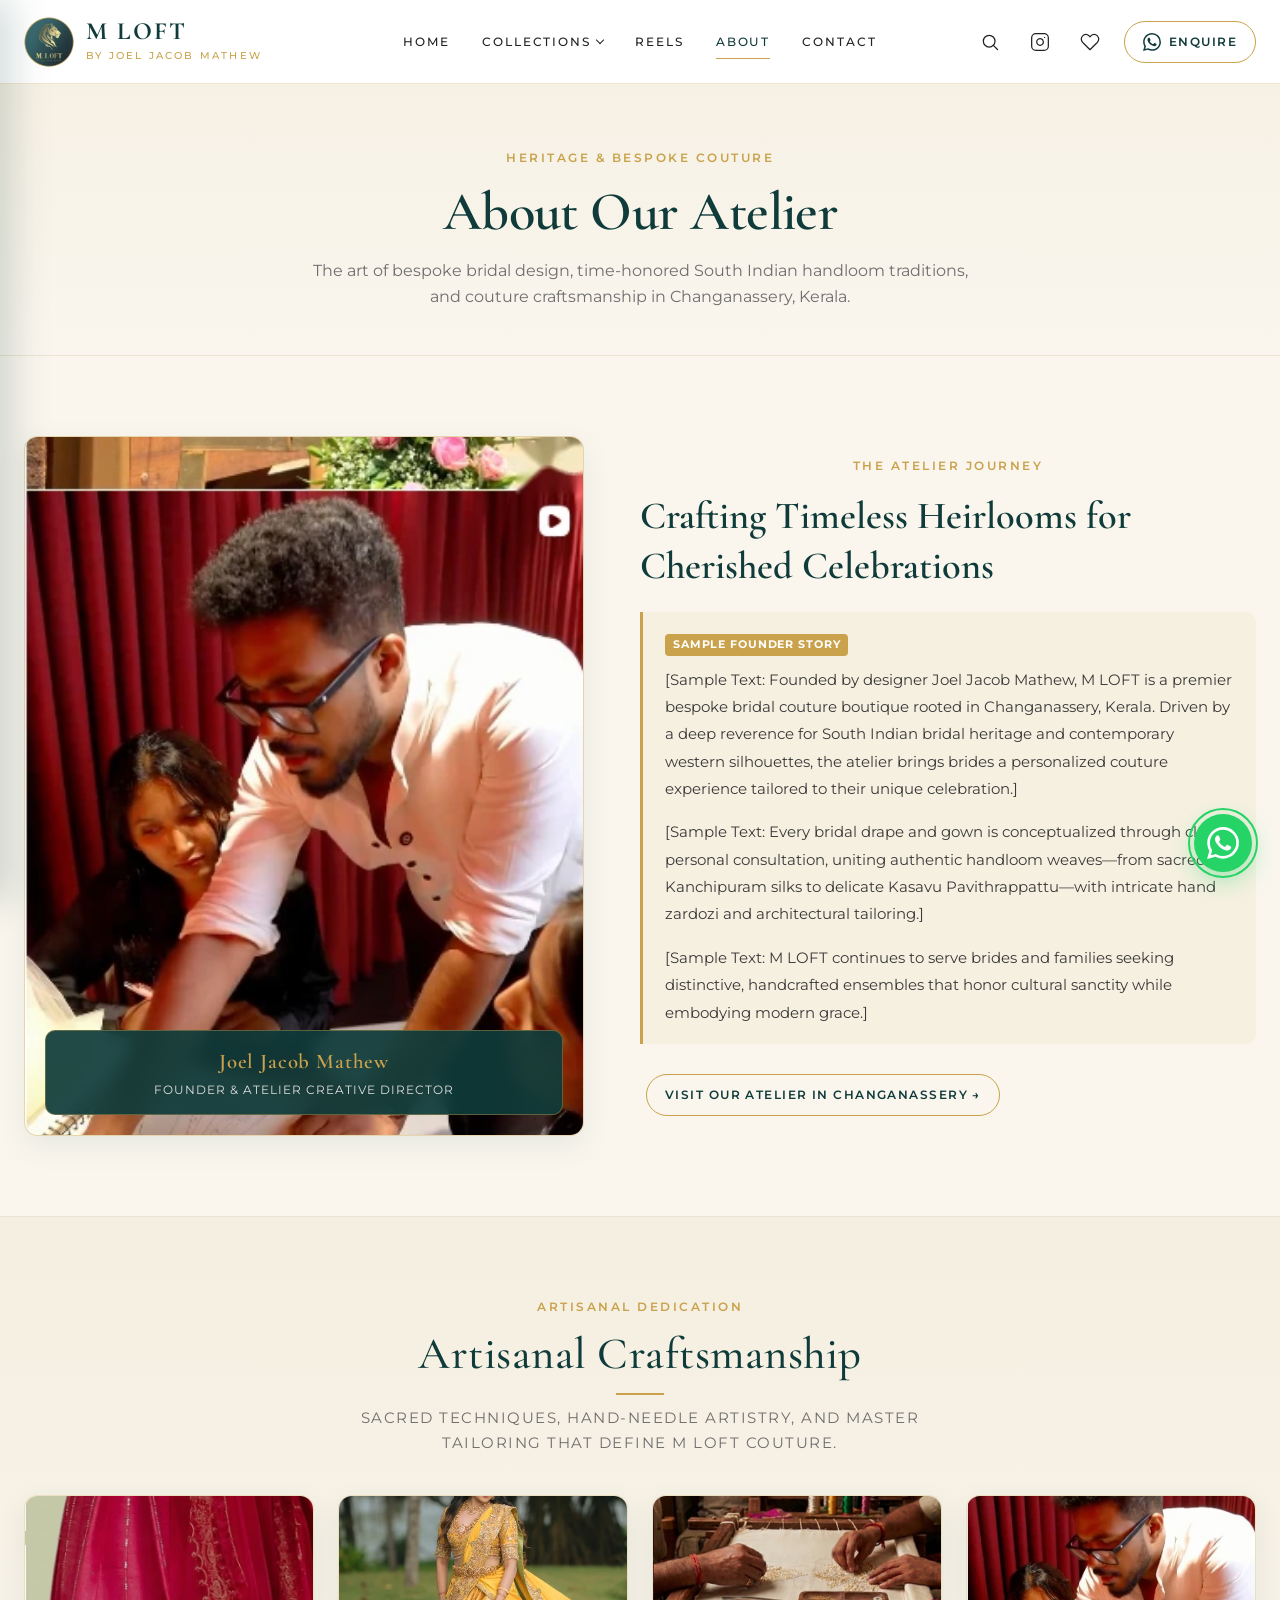
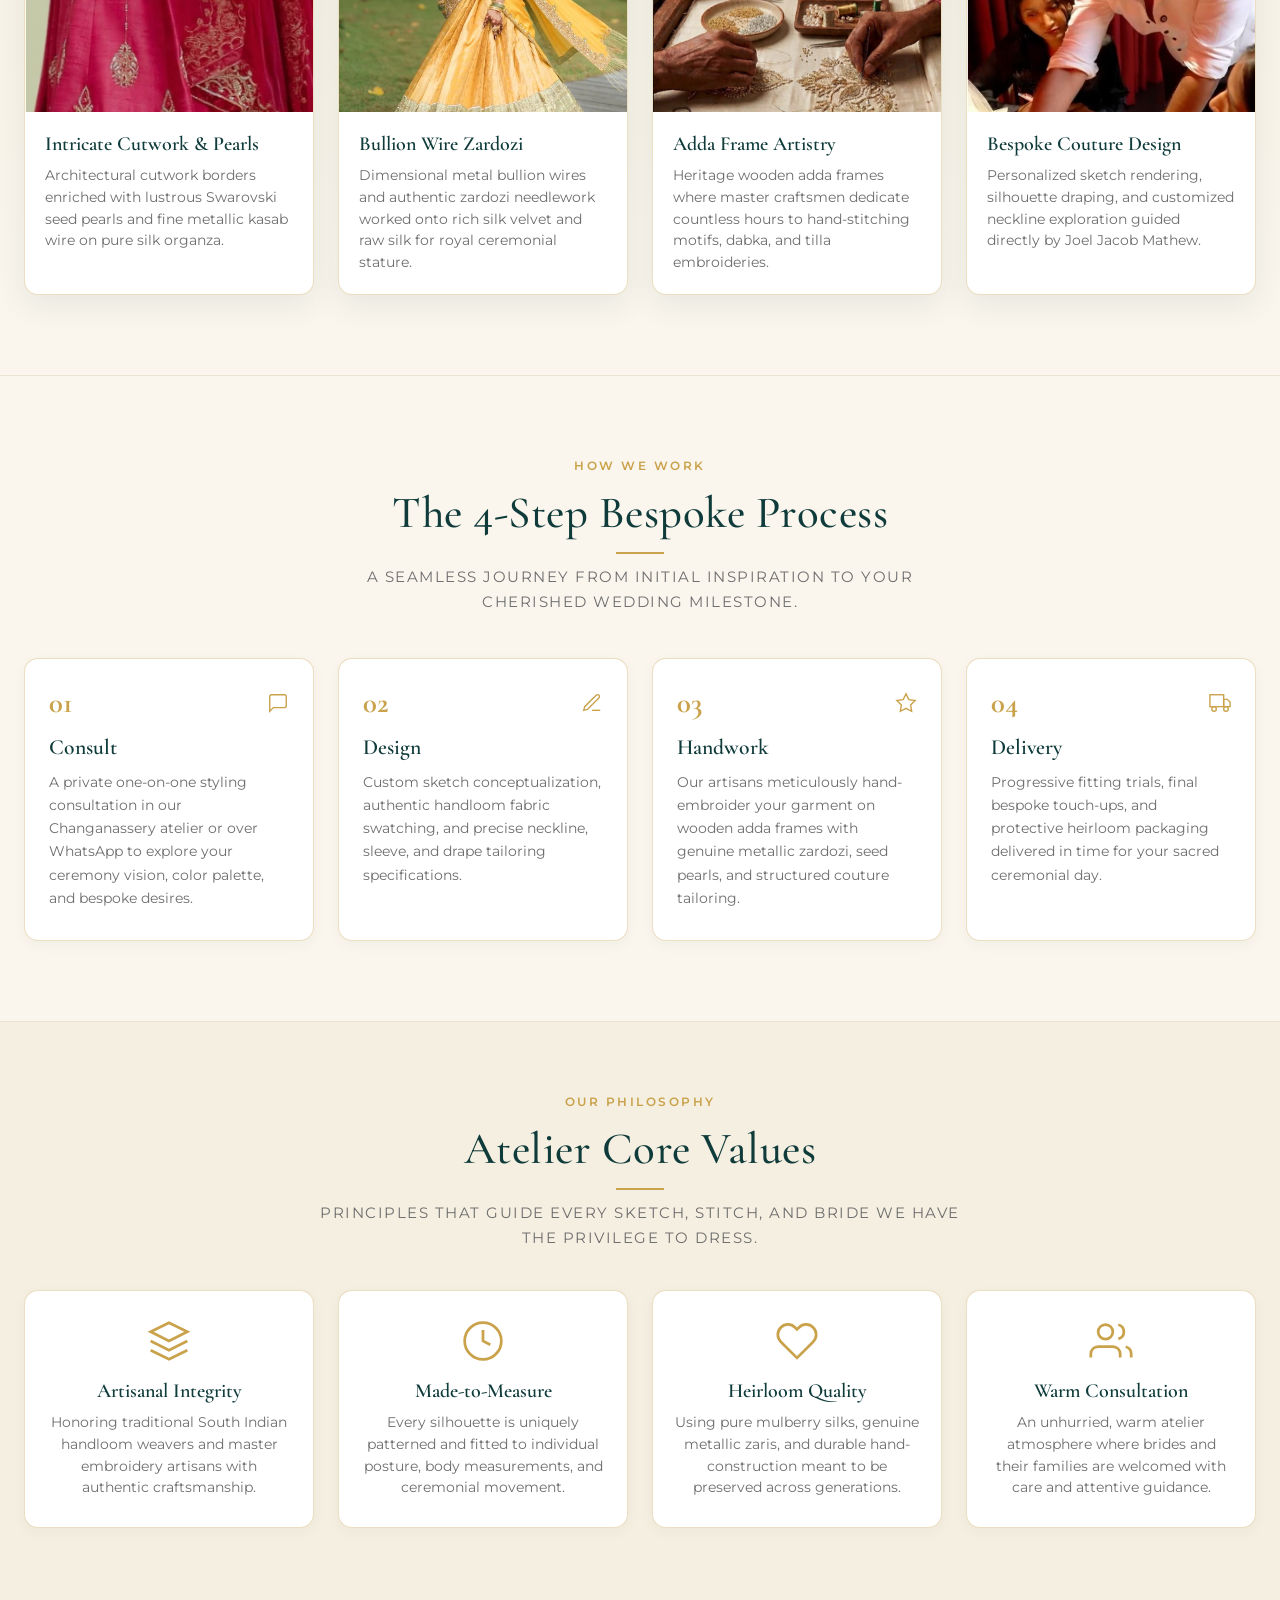
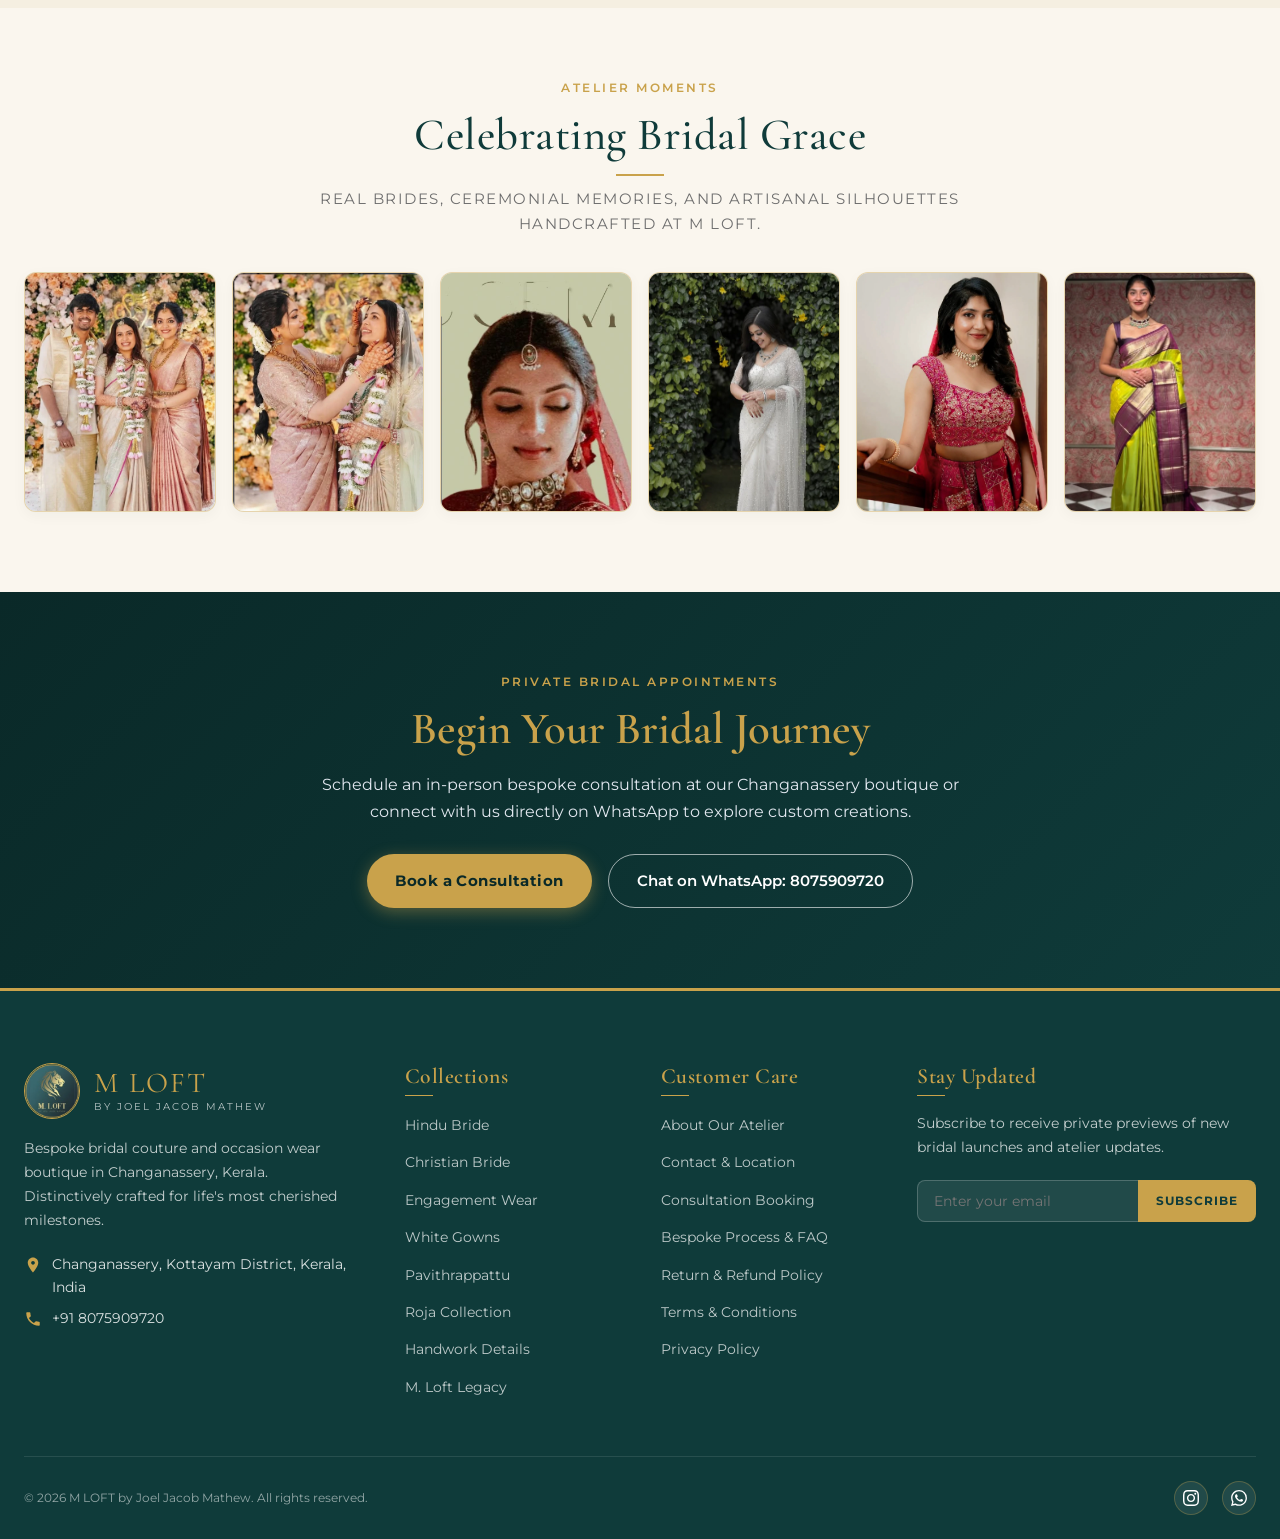
==== commit 05940f62: "step 7 commit" ====
--- a/about.html
+++ b/about.html
@@ -282,18 +282,274 @@
     </div>
   </div>
 
-  <!-- Main Placeholder Content -->
-  <main style="min-height: 60vh; padding: 100px 0; text-align: center;">
-    <div class="container">
-      <div class="section-header">
-        <h1 class="section-title">About Our Atelier</h1>
-        <p class="section-subtitle">Coming Soon — Step 8 Story & Heritage</p>
-      </div>
-      <p style="max-width: 600px; margin: 0 auto 30px; color: var(--text-muted); line-height: 1.8;">
-        Joel Jacob Mathew's design philosophy, artisanal heritage in Changanassery, bespoke consultation journey, and behind-the-scenes handwork artistry will be fully featured in Step 8.
-      </p>
-      <a href="index.html" class="nav-wa-btn" style="display: inline-flex;">&larr; Return to Home</a>
-    </div>
+  <!-- Main Content: About Our Atelier -->
+  <main class="about-main-content" id="mainContent">
+
+    <!-- 1. Hero Banner -->
+    <section class="about-hero-banner">
+      <div class="container">
+        <span class="section-eyebrow">Heritage &amp; Bespoke Couture</span>
+        <h1 class="about-hero-title">About Our Atelier</h1>
+        <p class="about-hero-subtitle">
+          The art of bespoke bridal design, time-honored South Indian handloom traditions, and couture craftsmanship in Changanassery, Kerala.
+        </p>
+      </div>
+    </section>
+
+    <!-- 2. Founder's Story Section -->
+    <section class="about-story-section">
+      <div class="container">
+        <div class="about-story-grid">
+          
+          <div class="about-story-media">
+            <img src="assets/images/mosaic-03.webp" alt="Joel Jacob Mathew Atelier Design Process" class="about-story-img" width="500" height="625" loading="lazy">
+            <div class="about-story-badge">
+              <div class="about-story-badge-name">Joel Jacob Mathew</div>
+              <div class="about-story-badge-role">Founder &amp; Atelier Creative Director</div>
+            </div>
+          </div>
+
+          <div class="about-story-content">
+            <span class="section-eyebrow">The Atelier Journey</span>
+            <h2 class="about-story-title">Crafting Timeless Heirlooms for Cherished Celebrations</h2>
+
+            <!-- Clearly Marked Sample Story Box -->
+            <div class="sample-story-box">
+              <span class="sample-story-label">Sample Founder Story</span>
+              <p class="about-story-text">
+                [Sample Text: Founded by designer Joel Jacob Mathew, M LOFT is a premier bespoke bridal couture boutique rooted in Changanassery, Kerala. Driven by a deep reverence for South Indian bridal heritage and contemporary western silhouettes, the atelier brings brides a personalized couture experience tailored to their unique celebration.]
+              </p>
+              <p class="about-story-text">
+                [Sample Text: Every bridal drape and gown is conceptualized through close personal consultation, uniting authentic handloom weaves—from sacred Kanchipuram silks to delicate Kasavu Pavithrappattu—with intricate hand zardozi and architectural tailoring.]
+              </p>
+              <p class="about-story-text" style="margin-bottom: 0;">
+                [Sample Text: M LOFT continues to serve brides and families seeking distinctive, handcrafted ensembles that honor cultural sanctity while embodying modern grace.]
+              </p>
+            </div>
+
+            <div style="margin-top: 10px;">
+              <a href="contact.html" class="btn-enquire-pill" style="display: inline-flex;">
+                <span>Visit Our Atelier in Changanassery &rarr;</span>
+              </a>
+            </div>
+          </div>
+
+        </div>
+      </div>
+    </section>
+
+    <!-- 3. Craftsmanship Section with Handwork Images -->
+    <section class="craftsmanship-section" id="craftsmanship">
+      <div class="container">
+        <div style="text-align: center; max-width: 650px; margin: 0 auto;">
+          <span class="section-eyebrow">Artisanal Dedication</span>
+          <h2 class="section-title">Artisanal Craftsmanship</h2>
+          <p class="section-subtitle">Sacred techniques, hand-needle artistry, and master tailoring that define M LOFT couture.</p>
+        </div>
+
+        <div class="craftsmanship-grid">
+          
+          <div class="craft-card">
+            <div class="craft-media">
+              <img src="assets/images/handwork-01.webp" alt="Laser & Hand Cutwork Embroidery" class="craft-img" width="320" height="240" loading="lazy">
+            </div>
+            <div class="craft-body">
+              <h3 class="craft-title">Intricate Cutwork &amp; Pearls</h3>
+              <p class="craft-desc">Architectural cutwork borders enriched with lustrous Swarovski seed pearls and fine metallic kasab wire on pure silk organza.</p>
+            </div>
+          </div>
+
+          <div class="craft-card">
+            <div class="craft-media">
+              <img src="assets/images/handwork-02.webp" alt="Bullion Wire Gold Zardozi" class="craft-img" width="320" height="240" loading="lazy">
+            </div>
+            <div class="craft-body">
+              <h3 class="craft-title">Bullion Wire Zardozi</h3>
+              <p class="craft-desc">Dimensional metal bullion wires and authentic zardozi needlework worked onto rich silk velvet and raw silk for royal ceremonial stature.</p>
+            </div>
+          </div>
+
+          <div class="craft-card">
+            <div class="craft-media">
+              <img src="assets/images/handwork-03.webp" alt="Master Adda Frame Handloom Embroidery" class="craft-img" width="320" height="240" loading="lazy">
+            </div>
+            <div class="craft-body">
+              <h3 class="craft-title">Adda Frame Artistry</h3>
+              <p class="craft-desc">Heritage wooden adda frames where master craftsmen dedicate countless hours to hand-stitching motifs, dabka, and tilla embroideries.</p>
+            </div>
+          </div>
+
+          <div class="craft-card">
+            <div class="craft-media">
+              <img src="assets/images/mosaic-03.webp" alt="Bespoke Sketching & Draping" class="craft-img" width="320" height="240" loading="lazy">
+            </div>
+            <div class="craft-body">
+              <h3 class="craft-title">Bespoke Couture Design</h3>
+              <p class="craft-desc">Personalized sketch rendering, silhouette draping, and customized neckline exploration guided directly by Joel Jacob Mathew.</p>
+            </div>
+          </div>
+
+        </div>
+      </div>
+    </section>
+
+    <!-- 4. 4-Step Process Section -->
+    <section class="process-section" id="process">
+      <div class="container">
+        <div style="text-align: center; max-width: 650px; margin: 0 auto;">
+          <span class="section-eyebrow">How We Work</span>
+          <h2 class="section-title">The 4-Step Bespoke Process</h2>
+          <p class="section-subtitle">A seamless journey from initial inspiration to your cherished wedding milestone.</p>
+        </div>
+
+        <div class="process-grid">
+          
+          <div class="process-step-card">
+            <div class="process-num-badge">
+              <span>01</span>
+              <svg width="22" height="22" viewBox="0 0 24 24" fill="none" stroke="currentColor" stroke-width="1.5"><path d="M21 15a2 2 0 0 1-2 2H7l-4 4V5a2 2 0 0 1 2-2h14a2 2 0 0 1 2 2z"/></svg>
+            </div>
+            <h3 class="process-step-title">Consult</h3>
+            <p class="process-step-desc">
+              A private one-on-one styling consultation in our Changanassery atelier or over WhatsApp to explore your ceremony vision, color palette, and bespoke desires.
+            </p>
+          </div>
+
+          <div class="process-step-card">
+            <div class="process-num-badge">
+              <span>02</span>
+              <svg width="22" height="22" viewBox="0 0 24 24" fill="none" stroke="currentColor" stroke-width="1.5"><path d="M12 20h9"/><path d="M16.5 3.5a2.121 2.121 0 0 1 3 3L7 19l-4 1 1-4L16.5 3.5z"/></svg>
+            </div>
+            <h3 class="process-step-title">Design</h3>
+            <p class="process-step-desc">
+              Custom sketch conceptualization, authentic handloom fabric swatching, and precise neckline, sleeve, and drape tailoring specifications.
+            </p>
+          </div>
+
+          <div class="process-step-card">
+            <div class="process-num-badge">
+              <span>03</span>
+              <svg width="22" height="22" viewBox="0 0 24 24" fill="none" stroke="currentColor" stroke-width="1.5"><polygon points="12 2 15.09 8.26 22 9.27 17 14.14 18.18 21.02 12 17.77 5.82 21.02 7 14.14 2 9.27 8.91 8.26 12 2"/></svg>
+            </div>
+            <h3 class="process-step-title">Handwork</h3>
+            <p class="process-step-desc">
+              Our artisans meticulously hand-embroider your garment on wooden adda frames with genuine metallic zardozi, seed pearls, and structured couture tailoring.
+            </p>
+          </div>
+
+          <div class="process-step-card">
+            <div class="process-num-badge">
+              <span>04</span>
+              <svg width="22" height="22" viewBox="0 0 24 24" fill="none" stroke="currentColor" stroke-width="1.5"><rect x="1" y="3" width="15" height="13"/><polygon points="16 8 20 8 23 11 23 16 16 16 16 8"/><circle cx="5.5" cy="18.5" r="2.5"/><circle cx="18.5" cy="18.5" r="2.5"/></svg>
+            </div>
+            <h3 class="process-step-title">Delivery</h3>
+            <p class="process-step-desc">
+              Progressive fitting trials, final bespoke touch-ups, and protective heirloom packaging delivered in time for your sacred ceremonial day.
+            </p>
+          </div>
+
+        </div>
+      </div>
+    </section>
+
+    <!-- 5. Values Section -->
+    <section class="values-section">
+      <div class="container">
+        <div style="text-align: center; max-width: 650px; margin: 0 auto;">
+          <span class="section-eyebrow">Our Philosophy</span>
+          <h2 class="section-title">Atelier Core Values</h2>
+          <p class="section-subtitle">Principles that guide every sketch, stitch, and bride we have the privilege to dress.</p>
+        </div>
+
+        <div class="values-grid">
+          
+          <div class="value-card">
+            <div class="value-icon">
+              <svg viewBox="0 0 24 24" fill="none" stroke="currentColor" stroke-width="1.5"><path d="M12 2L2 7l10 5 10-5-10-5zM2 17l10 5 10-5M2 12l10 5 10-5"/></svg>
+            </div>
+            <h3 class="value-title">Artisanal Integrity</h3>
+            <p class="value-desc">Honoring traditional South Indian handloom weavers and master embroidery artisans with authentic craftsmanship.</p>
+          </div>
+
+          <div class="value-card">
+            <div class="value-icon">
+              <svg viewBox="0 0 24 24" fill="none" stroke="currentColor" stroke-width="1.5"><circle cx="12" cy="12" r="10"/><path d="M12 6v6l4 2"/></svg>
+            </div>
+            <h3 class="value-title">Made-to-Measure</h3>
+            <p class="value-desc">Every silhouette is uniquely patterned and fitted to individual posture, body measurements, and ceremonial movement.</p>
+          </div>
+
+          <div class="value-card">
+            <div class="value-icon">
+              <svg viewBox="0 0 24 24" fill="none" stroke="currentColor" stroke-width="1.5"><path d="M20.84 4.61a5.5 5.5 0 0 0-7.78 0L12 5.67l-1.06-1.06a5.5 5.5 0 0 0-7.78 7.78l1.06 1.06L12 21.23l7.78-7.78 1.06-1.06a5.5 5.5 0 0 0 0-7.78z"/></svg>
+            </div>
+            <h3 class="value-title">Heirloom Quality</h3>
+            <p class="value-desc">Using pure mulberry silks, genuine metallic zaris, and durable hand-construction meant to be preserved across generations.</p>
+          </div>
+
+          <div class="value-card">
+            <div class="value-icon">
+              <svg viewBox="0 0 24 24" fill="none" stroke="currentColor" stroke-width="1.5"><path d="M17 21v-2a4 4 0 0 0-4-4H5a4 4 0 0 0-4 4v2"/><circle cx="9" cy="7" r="4"/><path d="M23 21v-2a4 4 0 0 0-3-3.87"/><path d="M16 3.13a4 4 0 0 1 0 7.75"/></svg>
+            </div>
+            <h3 class="value-title">Warm Consultation</h3>
+            <p class="value-desc">An unhurried, warm atelier atmosphere where brides and their families are welcomed with care and attentive guidance.</p>
+          </div>
+
+        </div>
+      </div>
+    </section>
+
+    <!-- 6. Strip of Photos from assets/images -->
+    <section class="photo-strip-section">
+      <div class="container">
+        <div style="text-align: center; max-width: 650px; margin: 0 auto;">
+          <span class="section-eyebrow">Atelier Moments</span>
+          <h2 class="section-title">Celebrating Bridal Grace</h2>
+          <p class="section-subtitle">Real brides, ceremonial memories, and artisanal silhouettes handcrafted at M LOFT.</p>
+        </div>
+
+        <div class="photo-strip-track">
+          <div class="photo-strip-item">
+            <img src="assets/images/mosaic-01.webp" alt="Kerala Kasavu Wedding Ensemble" width="240" height="300" loading="lazy">
+          </div>
+          <div class="photo-strip-item">
+            <img src="assets/images/mosaic-02.webp" alt="Bridal Sisters in Kanchipuram Silks" width="240" height="300" loading="lazy">
+          </div>
+          <div class="photo-strip-item">
+            <img src="assets/images/mosaic-04.webp" alt="Ceremonial Bride with Polki Jewelry" width="240" height="300" loading="lazy">
+          </div>
+          <div class="photo-strip-item">
+            <img src="assets/images/christian-bride-03.webp" alt="Christian Bride in Scalloped Pearl Saree" width="240" height="300" loading="lazy">
+          </div>
+          <div class="photo-strip-item">
+            <img src="assets/images/engagement-03.webp" alt="Fuchsia Zari Bridal Lehenga" width="240" height="300" loading="lazy">
+          </div>
+          <div class="photo-strip-item">
+            <img src="assets/images/roja-02.webp" alt="Charulata Festive Silk Saree" width="240" height="300" loading="lazy">
+          </div>
+        </div>
+      </div>
+    </section>
+
+    <!-- 7. Book a Consultation Call to Action -->
+    <section class="about-cta-section">
+      <div class="container">
+        <div class="about-cta-box">
+          <span class="section-eyebrow" style="color: var(--accent-gold);">Private Bridal Appointments</span>
+          <h2 class="about-cta-title">Begin Your Bridal Journey</h2>
+          <p class="about-cta-text">
+            Schedule an in-person bespoke consultation at our Changanassery boutique or connect with us directly on WhatsApp to explore custom creations.
+          </p>
+          <div class="about-cta-btns">
+            <a href="contact.html" class="btn-cta-gold">Book a Consultation</a>
+            <a href="https://wa.me/918075909720" target="_blank" rel="noopener" class="btn-cta-wa">
+              <span>Chat on WhatsApp: 8075909720</span>
+            </a>
+          </div>
+        </div>
+      </div>
+    </section>
+
   </main>
 
   <!-- Site Footer -->
@@ -341,9 +597,9 @@
           <h3 class="footer-col-title">Customer Care</h3>
           <ul class="footer-links-list">
             <li><a href="about.html" class="footer-link">About Our Atelier</a></li>
-            <li><a href="contact.html" class="footer-link">Contact & Location</a></li>
-            <li><a href="#" class="footer-link">Consultation Booking</a></li>
-            <li><a href="#" class="footer-link">Custom Made FAQ</a></li>
+            <li><a href="contact.html" class="footer-link">Contact &amp; Location</a></li>
+            <li><a href="contact.html#consultation" class="footer-link">Consultation Booking</a></li>
+            <li><a href="#process" class="footer-link">Bespoke Process &amp; FAQ</a></li>
             <li><a href="#" class="footer-link">Return & Refund Policy</a></li>
             <li><a href="#" class="footer-link">Terms & Conditions</a></li>
             <li><a href="#" class="footer-link">Privacy Policy</a></li>
--- a/css/style.css
+++ b/css/style.css
@@ -5287,6 +5287,1620 @@
   }
 }
 
+/* ==========================================================================
+   Collections Catalog & Product Detail Pages (Step 7a)
+   ========================================================================== */
+
+/* Collections Hero & Filter Header */
+.collections-page-header {
+  padding: 50px 0 32px;
+  background: linear-gradient(180deg, rgba(245, 239, 225, 0.6) 0%, rgba(250, 246, 238, 1) 100%);
+  border-bottom: 1px solid var(--border-soft);
+  text-align: center;
+}
+
+.collections-hero-title {
+  font-family: var(--font-serif);
+  font-size: clamp(2.2rem, 4vw, 3.2rem);
+  font-weight: 600;
+  color: var(--primary-teal);
+  letter-spacing: -0.01em;
+  margin-top: 8px;
+  margin-bottom: 12px;
+}
+
+.collections-hero-subtitle {
+  font-family: var(--font-sans);
+  font-size: 0.95rem;
+  color: var(--text-muted);
+  max-width: 620px;
+  margin: 0 auto 28px;
+  line-height: 1.6;
+}
+
+/* Category Filter Pills */
+.collections-filters-wrap {
+  display: flex;
+  flex-wrap: wrap;
+  justify-content: center;
+  align-items: center;
+  gap: 10px;
+  max-width: 1100px;
+  margin: 0 auto;
+  padding: 0 16px;
+}
+
+.filter-pill {
+  font-family: var(--font-sans);
+  font-size: 0.82rem;
+  font-weight: 500;
+  letter-spacing: 0.02em;
+  color: var(--primary-teal);
+  background: var(--bg-white);
+  border: 1px solid var(--border-gold);
+  border-radius: var(--radius-pill);
+  padding: 9px 20px;
+  cursor: pointer;
+  transition: all var(--transition-fast);
+  white-space: nowrap;
+  display: inline-flex;
+  align-items: center;
+  gap: 6px;
+  box-shadow: 0 2px 8px rgba(15, 59, 58, 0.03);
+}
+
+.filter-pill:hover {
+  background: var(--teal-surface);
+  border-color: var(--accent-gold);
+  transform: translateY(-1px);
+}
+
+.filter-pill.active {
+  background: var(--primary-teal);
+  color: #FFFFFF;
+  border-color: var(--primary-teal);
+  box-shadow: 0 4px 14px rgba(15, 59, 58, 0.22);
+}
+
+.filter-pill .pill-count {
+  font-size: 0.72rem;
+  opacity: 0.75;
+  margin-left: 2px;
+}
+
+/* Search Query Banner */
+.collections-search-banner {
+  display: inline-flex;
+  align-items: center;
+  gap: 10px;
+  background: rgba(201, 162, 75, 0.12);
+  border: 1px solid var(--border-gold);
+  border-radius: var(--radius-pill);
+  padding: 6px 16px;
+  font-size: 0.85rem;
+  color: var(--primary-teal);
+  margin-top: 16px;
+}
+
+.collections-search-banner button {
+  background: none;
+  border: none;
+  font-weight: bold;
+  color: var(--secondary-maroon);
+  cursor: pointer;
+  padding: 0 4px;
+}
+
+/* Results Top Bar */
+.collections-results-bar {
+  display: flex;
+  justify-content: space-between;
+  align-items: center;
+  padding: 24px 0 16px;
+  margin-bottom: 8px;
+  font-size: 0.88rem;
+  color: var(--text-muted);
+  border-bottom: 1px solid rgba(234, 227, 210, 0.5);
+}
+
+.collections-count-strong {
+  color: var(--primary-teal);
+  font-weight: 600;
+}
+
+/* Catalog Grid: 4 col desktop, 3 col tablet, 2 col mobile */
+.collections-grid {
+  display: grid;
+  grid-template-columns: repeat(4, 1fr);
+  gap: 28px;
+  padding-bottom: 80px;
+  transition: opacity 0.25s ease, transform 0.25s ease;
+}
+
+.collections-grid.fade-out {
+  opacity: 0;
+  transform: translateY(6px);
+}
+
+@media (max-width: 1024px) {
+  .collections-grid {
+    grid-template-columns: repeat(3, 1fr);
+    gap: 20px;
+  }
+}
+
+@media (max-width: 640px) {
+  .collections-grid {
+    grid-template-columns: repeat(2, 1fr);
+    gap: 14px;
+    padding-bottom: 60px;
+  }
+}
+
+/* 4:5 Collection Card with 14px Radius */
+.collection-card {
+  background: var(--bg-white);
+  border-radius: 14px;
+  border: 1px solid rgba(201, 162, 75, 0.3);
+  overflow: hidden;
+  display: flex;
+  flex-direction: column;
+  box-shadow: var(--shadow-card);
+  transition: transform var(--transition-smooth), box-shadow var(--transition-smooth), border-color var(--transition-smooth);
+  position: relative;
+}
+
+.collection-card:hover {
+  transform: translateY(-5px);
+  box-shadow: var(--shadow-hover);
+  border-color: var(--accent-gold);
+}
+
+.collection-card-media {
+  position: relative;
+  width: 100%;
+  aspect-ratio: 4 / 5;
+  overflow: hidden;
+  background-color: var(--bg-cream);
+  display: block;
+}
+
+.collection-card-img {
+  width: 100%;
+  height: 100%;
+  object-fit: cover;
+  object-position: top center;
+  transition: transform 0.7s cubic-bezier(0.25, 1, 0.5, 1);
+  display: block;
+}
+
+.collection-card:hover .collection-card-img {
+  transform: scale(1.07);
+}
+
+.collection-card-badge {
+  position: absolute;
+  top: 12px;
+  left: 12px;
+  background: rgba(15, 59, 58, 0.88);
+  backdrop-filter: blur(4px);
+  color: #FFFFFF;
+  font-family: var(--font-sans);
+  font-size: 0.68rem;
+  font-weight: 600;
+  letter-spacing: 0.08em;
+  text-transform: uppercase;
+  padding: 4px 10px;
+  border-radius: 20px;
+  z-index: 2;
+  border: 1px solid rgba(201, 162, 75, 0.4);
+}
+
+.collection-card-heart {
+  position: absolute;
+  top: 12px;
+  right: 12px;
+  width: 36px;
+  height: 36px;
+  border-radius: 50%;
+  background: rgba(255, 255, 255, 0.92);
+  backdrop-filter: blur(4px);
+  border: 1px solid var(--border-gold);
+  display: flex;
+  align-items: center;
+  justify-content: center;
+  cursor: pointer;
+  z-index: 3;
+  color: var(--accent-gold);
+  transition: all var(--transition-fast);
+  box-shadow: 0 4px 10px rgba(0, 0, 0, 0.1);
+}
+
+.collection-card-heart:hover {
+  transform: scale(1.1);
+  background: #FFFFFF;
+  border-color: var(--accent-gold);
+}
+
+.collection-card-heart svg {
+  width: 18px;
+  height: 18px;
+  fill: none;
+  stroke: currentColor;
+  stroke-width: 2;
+  transition: fill var(--transition-fast), stroke var(--transition-fast);
+}
+
+.collection-card-heart.active {
+  color: var(--secondary-maroon);
+  border-color: var(--secondary-maroon);
+}
+
+.collection-card-heart.active svg {
+  fill: var(--secondary-maroon);
+  stroke: var(--secondary-maroon);
+}
+
+.collection-card-body {
+  padding: 16px 16px 18px;
+  display: flex;
+  flex-direction: column;
+  flex-grow: 1;
+}
+
+@media (max-width: 640px) {
+  .collection-card-body {
+    padding: 12px 10px 14px;
+  }
+}
+
+.collection-card-category {
+  font-size: 0.72rem;
+  text-transform: uppercase;
+  letter-spacing: 0.1em;
+  color: var(--accent-gold);
+  font-weight: 600;
+  margin-bottom: 4px;
+}
+
+.collection-card-title {
+  font-family: var(--font-serif);
+  font-size: 1.15rem;
+  font-weight: 600;
+  color: var(--primary-teal);
+  line-height: 1.35;
+  margin-bottom: 6px;
+  display: -webkit-box;
+  -webkit-line-clamp: 2;
+  -webkit-box-orient: vertical;
+  overflow: hidden;
+  text-overflow: ellipsis;
+  min-height: 2.7em;
+}
+
+@media (max-width: 640px) {
+  .collection-card-title {
+    font-size: 0.98rem;
+    min-height: 2.6em;
+  }
+}
+
+.collection-card-title a:hover {
+  color: var(--accent-gold);
+}
+
+.collection-card-price {
+  font-size: 0.95rem;
+  font-weight: 700;
+  color: var(--text-charcoal);
+  margin-bottom: 14px;
+  letter-spacing: 0.01em;
+}
+
+.btn-card-wa {
+  display: inline-flex;
+  align-items: center;
+  justify-content: center;
+  gap: 7px;
+  width: 100%;
+  padding: 10px 12px;
+  background: var(--primary-teal);
+  color: #FFFFFF;
+  border: 1px solid var(--primary-teal);
+  border-radius: 8px;
+  font-size: 0.8rem;
+  font-weight: 600;
+  letter-spacing: 0.02em;
+  margin-top: auto;
+  transition: all var(--transition-fast);
+  text-decoration: none;
+}
+
+.btn-card-wa svg {
+  width: 16px;
+  height: 16px;
+  fill: currentColor;
+  flex-shrink: 0;
+}
+
+.btn-card-wa:hover {
+  background: #25D366;
+  border-color: #25D366;
+  color: #FFFFFF;
+  box-shadow: 0 4px 14px rgba(37, 211, 102, 0.35);
+}
+
+@media (max-width: 640px) {
+  .btn-card-wa {
+    padding: 8px 8px;
+    font-size: 0.74rem;
+  }
+  .btn-card-wa span {
+    white-space: nowrap;
+    overflow: hidden;
+    text-overflow: ellipsis;
+  }
+}
+
+/* Empty State */
+.collections-empty {
+  text-align: center;
+  padding: 80px 20px;
+  grid-column: 1 / -1;
+  background: var(--bg-white);
+  border-radius: 14px;
+  border: 1px dashed var(--border-gold);
+  margin: 20px 0 40px;
+}
+
+.collections-empty-icon {
+  width: 64px;
+  height: 64px;
+  margin: 0 auto 16px;
+  color: var(--accent-gold);
+}
+
+.collections-empty-title {
+  font-family: var(--font-serif);
+  font-size: 1.8rem;
+  color: var(--primary-teal);
+  margin-bottom: 8px;
+}
+
+.collections-empty-desc {
+  font-size: 0.92rem;
+  color: var(--text-muted);
+  max-width: 440px;
+  margin: 0 auto 24px;
+}
+
+/* ==========================================================================
+   Product Detail Page Styles (Two-Column, Gallery Lightbox, Related Grid)
+   ========================================================================== */
+
+.breadcrumb-nav {
+  padding: 20px 0 10px;
+  font-size: 0.82rem;
+  color: var(--text-muted);
+}
+
+.breadcrumb-list {
+  display: flex;
+  flex-wrap: wrap;
+  align-items: center;
+  gap: 8px;
+}
+
+.breadcrumb-item a {
+  color: var(--text-muted);
+  transition: color var(--transition-fast);
+}
+
+.breadcrumb-item a:hover {
+  color: var(--primary-teal);
+}
+
+.breadcrumb-sep {
+  color: var(--accent-gold);
+  font-size: 0.75rem;
+}
+
+.breadcrumb-item.active {
+  color: var(--primary-teal);
+  font-weight: 600;
+}
+
+.product-detail-layout {
+  display: grid;
+  grid-template-columns: 1.05fr 1fr;
+  gap: 48px;
+  align-items: start;
+  margin-top: 16px;
+  margin-bottom: 80px;
+}
+
+@media (max-width: 900px) {
+  .product-detail-layout {
+    grid-template-columns: 1fr;
+    gap: 32px;
+    margin-bottom: 60px;
+  }
+}
+
+/* Gallery Column */
+.product-gallery-wrap {
+  position: sticky;
+  top: 100px;
+  display: flex;
+  flex-direction: column;
+  gap: 14px;
+}
+
+@media (max-width: 900px) {
+  .product-gallery-wrap {
+    position: static;
+  }
+}
+
+.product-gallery-main {
+  position: relative;
+  width: 100%;
+  aspect-ratio: 4 / 5;
+  border-radius: 14px;
+  overflow: hidden;
+  border: 1px solid var(--border-gold);
+  box-shadow: var(--shadow-card);
+  background: var(--bg-cream);
+  cursor: zoom-in;
+}
+
+.product-gallery-main img {
+  width: 100%;
+  height: 100%;
+  object-fit: cover;
+  object-position: top center;
+  transition: transform 0.4s ease;
+  display: block;
+}
+
+.product-gallery-main:hover img {
+  transform: scale(1.03);
+}
+
+.gallery-zoom-hint {
+  position: absolute;
+  bottom: 14px;
+  right: 14px;
+  background: rgba(15, 59, 58, 0.85);
+  backdrop-filter: blur(6px);
+  color: #FFFFFF;
+  font-size: 0.72rem;
+  letter-spacing: 0.04em;
+  padding: 6px 12px;
+  border-radius: 20px;
+  display: flex;
+  align-items: center;
+  gap: 6px;
+  pointer-events: none;
+  border: 1px solid rgba(201, 162, 75, 0.3);
+}
+
+.product-gallery-thumbs {
+  display: flex;
+  gap: 12px;
+  overflow-x: auto;
+  padding-bottom: 6px;
+  scrollbar-width: thin;
+  scroll-snap-type: x mandatory;
+}
+
+.gallery-thumb-btn {
+  flex: 0 0 80px;
+  height: 100px;
+  border-radius: 8px;
+  overflow: hidden;
+  border: 2px solid transparent;
+  cursor: pointer;
+  padding: 0;
+  background: var(--bg-cream);
+  transition: all var(--transition-fast);
+  scroll-snap-align: start;
+}
+
+.gallery-thumb-btn img {
+  width: 100%;
+  height: 100%;
+  object-fit: cover;
+  object-position: top center;
+  display: block;
+}
+
+.gallery-thumb-btn.active {
+  border-color: var(--accent-gold);
+  box-shadow: 0 2px 10px rgba(201, 162, 75, 0.35);
+}
+
+/* Detail Info Column */
+.product-detail-info {
+  display: flex;
+  flex-direction: column;
+}
+
+.detail-category-tag {
+  display: inline-block;
+  font-size: 0.75rem;
+  letter-spacing: 0.12em;
+  text-transform: uppercase;
+  color: var(--accent-gold);
+  font-weight: 600;
+  margin-bottom: 8px;
+}
+
+.detail-title {
+  font-family: var(--font-serif);
+  font-size: clamp(2rem, 3.2vw, 2.7rem);
+  font-weight: 600;
+  line-height: 1.25;
+  color: var(--primary-teal);
+  margin-bottom: 12px;
+}
+
+.detail-price-wrap {
+  display: flex;
+  align-items: baseline;
+  gap: 12px;
+  margin-bottom: 20px;
+  padding-bottom: 16px;
+  border-bottom: 1px solid var(--border-soft);
+}
+
+.detail-price {
+  font-size: 1.7rem;
+  font-weight: 700;
+  color: var(--text-charcoal);
+  letter-spacing: -0.01em;
+}
+
+.detail-price-note {
+  font-size: 0.8rem;
+  color: var(--text-muted);
+}
+
+/* Sample Description Box */
+.detail-sample-box {
+  background: rgba(201, 162, 75, 0.08);
+  border-left: 3px solid var(--accent-gold);
+  padding: 14px 18px;
+  border-radius: 0 8px 8px 0;
+  margin-bottom: 24px;
+}
+
+.detail-sample-tag {
+  display: inline-block;
+  font-size: 0.65rem;
+  font-weight: 700;
+  text-transform: uppercase;
+  letter-spacing: 0.08em;
+  background: var(--accent-gold);
+  color: #FFFFFF;
+  padding: 2px 7px;
+  border-radius: 4px;
+  margin-bottom: 6px;
+}
+
+.detail-sample-text {
+  font-size: 0.92rem;
+  line-height: 1.65;
+  color: var(--text-body);
+}
+
+/* Specs Table */
+.detail-specs-list {
+  margin-bottom: 24px;
+  border-top: 1px solid var(--border-soft);
+}
+
+.detail-spec-row {
+  display: grid;
+  grid-template-columns: 130px 1fr;
+  padding: 11px 0;
+  border-bottom: 1px solid rgba(234, 227, 210, 0.6);
+  font-size: 0.88rem;
+}
+
+.spec-label {
+  font-weight: 600;
+  color: var(--primary-teal);
+}
+
+.spec-value {
+  color: var(--text-body);
+}
+
+/* Bullets List */
+.detail-bullets {
+  margin-bottom: 28px;
+}
+
+.detail-bullet-item {
+  display: flex;
+  align-items: flex-start;
+  gap: 10px;
+  font-size: 0.86rem;
+  color: var(--text-body);
+  margin-bottom: 9px;
+  line-height: 1.5;
+}
+
+.detail-bullet-icon {
+  color: var(--accent-gold);
+  flex-shrink: 0;
+  margin-top: 3px;
+}
+
+/* Primary Action Buttons */
+.detail-actions {
+  display: flex;
+  flex-direction: column;
+  gap: 12px;
+  margin-bottom: 28px;
+}
+
+.btn-detail-enquire {
+  display: flex;
+  align-items: center;
+  justify-content: center;
+  gap: 10px;
+  width: 100%;
+  padding: 15px 24px;
+  background: var(--primary-teal);
+  color: #FFFFFF;
+  border: 1px solid var(--primary-teal);
+  border-radius: 12px;
+  font-size: 0.98rem;
+  font-weight: 600;
+  letter-spacing: 0.02em;
+  text-decoration: none;
+  transition: all var(--transition-smooth);
+  box-shadow: 0 4px 16px rgba(15, 59, 58, 0.2);
+}
+
+.btn-detail-enquire svg {
+  width: 20px;
+  height: 20px;
+  fill: currentColor;
+}
+
+.btn-detail-enquire:hover {
+  background: #25D366;
+  border-color: #25D366;
+  color: #FFFFFF;
+  box-shadow: 0 8px 24px rgba(37, 211, 102, 0.35);
+  transform: translateY(-2px);
+}
+
+.detail-secondary-actions {
+  display: flex;
+  gap: 12px;
+}
+
+.btn-detail-book {
+  flex: 1;
+  display: flex;
+  align-items: center;
+  justify-content: center;
+  gap: 8px;
+  padding: 13px 20px;
+  border: 1.5px solid var(--accent-gold);
+  background: transparent;
+  color: var(--primary-teal);
+  border-radius: 12px;
+  font-size: 0.9rem;
+  font-weight: 600;
+  letter-spacing: 0.02em;
+  text-decoration: none;
+  transition: all var(--transition-fast);
+}
+
+.btn-detail-book:hover {
+  background: var(--primary-teal);
+  border-color: var(--primary-teal);
+  color: #FFFFFF;
+}
+
+.btn-detail-wishlist {
+  flex: 0 0 160px;
+  display: flex;
+  align-items: center;
+  justify-content: center;
+  gap: 8px;
+  padding: 13px 16px;
+  border: 1px solid var(--border-soft);
+  background: var(--bg-white);
+  color: var(--text-body);
+  border-radius: 12px;
+  font-size: 0.85rem;
+  font-weight: 600;
+  cursor: pointer;
+  transition: all var(--transition-fast);
+}
+
+.btn-detail-wishlist svg {
+  width: 18px;
+  height: 18px;
+  stroke: var(--accent-gold);
+  fill: none;
+  stroke-width: 2;
+  transition: all var(--transition-fast);
+}
+
+.btn-detail-wishlist:hover {
+  border-color: var(--accent-gold);
+  background: var(--bg-ivory);
+}
+
+.btn-detail-wishlist.active {
+  color: var(--secondary-maroon);
+  border-color: var(--secondary-maroon);
+}
+
+.btn-detail-wishlist.active svg {
+  stroke: var(--secondary-maroon);
+  fill: var(--secondary-maroon);
+}
+
+@media (max-width: 500px) {
+  .detail-secondary-actions {
+    flex-direction: column;
+  }
+  .btn-detail-wishlist {
+    flex: none;
+    width: 100%;
+  }
+}
+
+/* Related Items Section */
+.related-products-section {
+  padding: 60px 0 80px;
+  border-top: 1px solid var(--border-soft);
+  background: linear-gradient(180deg, rgba(245, 239, 225, 0.4) 0%, rgba(250, 246, 238, 1) 100%);
+}
+
+.related-header {
+  text-align: center;
+  margin-bottom: 40px;
+}
+
+.related-title {
+  font-family: var(--font-serif);
+  font-size: clamp(1.8rem, 3vw, 2.4rem);
+  color: var(--primary-teal);
+  font-weight: 600;
+  margin-top: 6px;
+}
+
+.related-subtitle {
+  font-size: 0.9rem;
+  color: var(--text-muted);
+}
+
+/* Zoom Lightbox Modal */
+.zoom-lightbox-modal {
+  position: fixed;
+  inset: 0;
+  z-index: 2000;
+  background: rgba(10, 41, 40, 0.94);
+  backdrop-filter: blur(10px);
+  display: flex;
+  align-items: center;
+  justify-content: center;
+  opacity: 0;
+  pointer-events: none;
+  transition: opacity 0.3s ease;
+  padding: 24px;
+}
+
+.zoom-lightbox-modal.open {
+  opacity: 1;
+  pointer-events: auto;
+}
+
+.zoom-lightbox-content {
+  position: relative;
+  max-width: 92vw;
+  max-height: 92vh;
+  display: flex;
+  align-items: center;
+  justify-content: center;
+}
+
+.zoom-lightbox-img {
+  max-width: 100%;
+  max-height: 90vh;
+  object-fit: contain;
+  border-radius: 10px;
+  box-shadow: 0 20px 60px rgba(0, 0, 0, 0.6);
+  border: 1px solid rgba(201, 162, 75, 0.4);
+}
+
+.zoom-lightbox-close {
+  position: absolute;
+  top: -48px;
+  right: 0;
+  width: 40px;
+  height: 40px;
+  border-radius: 50%;
+  background: rgba(255, 255, 255, 0.2);
+  color: #FFFFFF;
+  font-size: 26px;
+  display: flex;
+  align-items: center;
+  justify-content: center;
+  cursor: pointer;
+  border: 1px solid rgba(255, 255, 255, 0.3);
+  transition: background var(--transition-fast);
+}
+
+.zoom-lightbox-close:hover {
+  background: rgba(255, 255, 255, 0.35);
+}
+
+/* ==========================================================================
+   About Atelier & Contact / Consultation Pages (Step 7b)
+   ========================================================================== */
+
+/* About Hero Banner */
+.about-hero-banner {
+  padding: 64px 0 44px;
+  background: linear-gradient(180deg, rgba(245, 239, 225, 0.7) 0%, rgba(250, 246, 238, 1) 100%);
+  border-bottom: 1px solid var(--border-soft);
+  text-align: center;
+}
+
+.about-hero-title {
+  font-family: var(--font-serif);
+  font-size: clamp(2.4rem, 4.5vw, 3.4rem);
+  font-weight: 600;
+  color: var(--primary-teal);
+  letter-spacing: -0.01em;
+  margin-top: 8px;
+  margin-bottom: 12px;
+}
+
+.about-hero-subtitle {
+  font-family: var(--font-sans);
+  font-size: 1rem;
+  color: var(--text-muted);
+  max-width: 660px;
+  margin: 0 auto;
+  line-height: 1.65;
+}
+
+/* Founder's Story Section */
+.about-story-section {
+  padding: 80px 0;
+  background: var(--bg-ivory);
+}
+
+.about-story-grid {
+  display: grid;
+  grid-template-columns: 1fr 1.1fr;
+  gap: 56px;
+  align-items: center;
+}
+
+@media (max-width: 900px) {
+  .about-story-grid {
+    grid-template-columns: 1fr;
+    gap: 36px;
+  }
+}
+
+.about-story-media {
+  position: relative;
+  width: 100%;
+  aspect-ratio: 4 / 5;
+  border-radius: 14px;
+  overflow: hidden;
+  border: 1px solid var(--border-gold);
+  box-shadow: var(--shadow-card);
+  background: var(--bg-cream);
+}
+
+.about-story-img {
+  width: 100%;
+  height: 100%;
+  object-fit: cover;
+  object-position: top center;
+  display: block;
+}
+
+.about-story-badge {
+  position: absolute;
+  bottom: 20px;
+  left: 20px;
+  right: 20px;
+  background: rgba(15, 59, 58, 0.92);
+  backdrop-filter: blur(8px);
+  padding: 14px 20px;
+  border-radius: 10px;
+  border: 1px solid rgba(201, 162, 75, 0.4);
+  color: #FFFFFF;
+  text-align: center;
+}
+
+.about-story-badge-name {
+  font-family: var(--font-serif);
+  font-size: 1.3rem;
+  font-weight: 600;
+  color: var(--accent-gold);
+  letter-spacing: 0.04em;
+}
+
+.about-story-badge-role {
+  font-size: 0.76rem;
+  letter-spacing: 0.08em;
+  text-transform: uppercase;
+  color: #E0E0E0;
+}
+
+.about-story-content {
+  display: flex;
+  flex-direction: column;
+}
+
+.about-story-title {
+  font-family: var(--font-serif);
+  font-size: clamp(2rem, 3vw, 2.6rem);
+  font-weight: 600;
+  color: var(--primary-teal);
+  line-height: 1.3;
+  margin-top: 6px;
+  margin-bottom: 20px;
+}
+
+.sample-story-box {
+  background: rgba(201, 162, 75, 0.08);
+  border-left: 3px solid var(--accent-gold);
+  padding: 18px 22px;
+  border-radius: 0 10px 10px 0;
+  margin-bottom: 20px;
+}
+
+.sample-story-label {
+  display: inline-block;
+  font-size: 0.68rem;
+  font-weight: 700;
+  text-transform: uppercase;
+  letter-spacing: 0.08em;
+  background: var(--accent-gold);
+  color: #FFFFFF;
+  padding: 2px 8px;
+  border-radius: 4px;
+  margin-bottom: 10px;
+}
+
+.about-story-text {
+  font-size: 0.95rem;
+  line-height: 1.8;
+  color: var(--text-body);
+  margin-bottom: 16px;
+}
+
+/* Craftsmanship Section */
+.craftsmanship-section {
+  padding: 80px 0;
+  background: linear-gradient(180deg, var(--bg-cream) 0%, var(--bg-ivory) 100%);
+  border-top: 1px solid var(--border-soft);
+  border-bottom: 1px solid var(--border-soft);
+}
+
+.craftsmanship-grid {
+  display: grid;
+  grid-template-columns: repeat(4, 1fr);
+  gap: 24px;
+  margin-top: 40px;
+}
+
+@media (max-width: 1024px) {
+  .craftsmanship-grid {
+    grid-template-columns: repeat(2, 1fr);
+    gap: 20px;
+  }
+}
+
+@media (max-width: 600px) {
+  .craftsmanship-grid {
+    grid-template-columns: 1fr;
+    gap: 16px;
+  }
+}
+
+.craft-card {
+  background: var(--bg-white);
+  border-radius: 14px;
+  border: 1px solid var(--border-gold);
+  overflow: hidden;
+  box-shadow: var(--shadow-card);
+  transition: transform var(--transition-smooth), box-shadow var(--transition-smooth);
+  display: flex;
+  flex-direction: column;
+}
+
+.craft-card:hover {
+  transform: translateY(-5px);
+  box-shadow: var(--shadow-hover);
+}
+
+.craft-media {
+  position: relative;
+  width: 100%;
+  aspect-ratio: 4 / 3;
+  overflow: hidden;
+  background: var(--bg-cream);
+}
+
+.craft-img {
+  width: 100%;
+  height: 100%;
+  object-fit: cover;
+  transition: transform 0.6s ease;
+  display: block;
+}
+
+.craft-card:hover .craft-img {
+  transform: scale(1.08);
+}
+
+.craft-body {
+  padding: 20px;
+  display: flex;
+  flex-direction: column;
+  flex-grow: 1;
+}
+
+.craft-title {
+  font-family: var(--font-serif);
+  font-size: 1.25rem;
+  font-weight: 600;
+  color: var(--primary-teal);
+  margin-bottom: 8px;
+}
+
+.craft-desc {
+  font-size: 0.85rem;
+  color: var(--text-muted);
+  line-height: 1.6;
+}
+
+/* 4-Step Process Section */
+.process-section {
+  padding: 80px 0;
+  background: var(--bg-ivory);
+}
+
+.process-grid {
+  display: grid;
+  grid-template-columns: repeat(4, 1fr);
+  gap: 24px;
+  margin-top: 44px;
+  position: relative;
+}
+
+@media (max-width: 1024px) {
+  .process-grid {
+    grid-template-columns: repeat(2, 1fr);
+    gap: 24px;
+  }
+}
+
+@media (max-width: 600px) {
+  .process-grid {
+    grid-template-columns: 1fr;
+    gap: 20px;
+  }
+}
+
+.process-step-card {
+  background: var(--bg-white);
+  border-radius: 14px;
+  border: 1px solid rgba(201, 162, 75, 0.35);
+  padding: 30px 24px;
+  box-shadow: var(--shadow-subtle);
+  display: flex;
+  flex-direction: column;
+  transition: all var(--transition-smooth);
+  position: relative;
+}
+
+.process-step-card:hover {
+  transform: translateY(-4px);
+  box-shadow: var(--shadow-card);
+  border-color: var(--accent-gold);
+}
+
+.process-num-badge {
+  font-family: var(--font-serif);
+  font-size: 1.8rem;
+  font-weight: 700;
+  color: var(--accent-gold);
+  line-height: 1;
+  margin-bottom: 16px;
+  display: flex;
+  align-items: center;
+  justify-content: space-between;
+}
+
+.process-step-title {
+  font-family: var(--font-serif);
+  font-size: 1.35rem;
+  font-weight: 600;
+  color: var(--primary-teal);
+  margin-bottom: 10px;
+}
+
+.process-step-desc {
+  font-size: 0.88rem;
+  color: var(--text-muted);
+  line-height: 1.65;
+}
+
+/* Values Section */
+.values-section {
+  padding: 70px 0 80px;
+  background: var(--bg-cream);
+  border-top: 1px solid var(--border-soft);
+}
+
+.values-grid {
+  display: grid;
+  grid-template-columns: repeat(4, 1fr);
+  gap: 24px;
+  margin-top: 40px;
+}
+
+@media (max-width: 1024px) {
+  .values-grid {
+    grid-template-columns: repeat(2, 1fr);
+    gap: 20px;
+  }
+}
+
+@media (max-width: 600px) {
+  .values-grid {
+    grid-template-columns: 1fr;
+    gap: 16px;
+  }
+}
+
+.value-card {
+  background: var(--bg-white);
+  border-radius: 14px;
+  border: 1px solid var(--border-gold);
+  padding: 28px 22px;
+  text-align: center;
+  box-shadow: var(--shadow-subtle);
+  transition: all var(--transition-fast);
+}
+
+.value-card:hover {
+  transform: translateY(-3px);
+  box-shadow: var(--shadow-card);
+}
+
+.value-icon {
+  width: 44px;
+  height: 44px;
+  margin: 0 auto 16px;
+  color: var(--accent-gold);
+}
+
+.value-title {
+  font-family: var(--font-serif);
+  font-size: 1.25rem;
+  font-weight: 600;
+  color: var(--primary-teal);
+  margin-bottom: 8px;
+}
+
+.value-desc {
+  font-size: 0.85rem;
+  color: var(--text-muted);
+  line-height: 1.6;
+}
+
+/* Photo Strip Gallery */
+.photo-strip-section {
+  padding: 70px 0 80px;
+  background: var(--bg-ivory);
+}
+
+.photo-strip-track {
+  display: grid;
+  grid-template-columns: repeat(6, 1fr);
+  gap: 16px;
+  margin-top: 36px;
+}
+
+@media (max-width: 1024px) {
+  .photo-strip-track {
+    grid-template-columns: repeat(3, 1fr);
+    gap: 14px;
+  }
+}
+
+@media (max-width: 600px) {
+  .photo-strip-track {
+    display: flex;
+    overflow-x: auto;
+    scroll-snap-type: x mandatory;
+    padding-bottom: 12px;
+    gap: 12px;
+  }
+}
+
+.photo-strip-item {
+  aspect-ratio: 4 / 5;
+  border-radius: 12px;
+  overflow: hidden;
+  border: 1px solid var(--border-gold);
+  background: var(--bg-cream);
+  position: relative;
+  box-shadow: var(--shadow-subtle);
+}
+
+@media (max-width: 600px) {
+  .photo-strip-item {
+    flex: 0 0 68%;
+    scroll-snap-align: center;
+  }
+}
+
+.photo-strip-item img {
+  width: 100%;
+  height: 100%;
+  object-fit: cover;
+  object-position: top center;
+  transition: transform 0.6s ease;
+  display: block;
+}
+
+.photo-strip-item:hover img {
+  transform: scale(1.08);
+}
+
+/* Call to Action Banner */
+.about-cta-section {
+  padding: 80px 0;
+  background: linear-gradient(135deg, var(--teal-dark) 0%, var(--primary-teal) 100%);
+  color: #FFFFFF;
+  text-align: center;
+}
+
+.about-cta-box {
+  max-width: 680px;
+  margin: 0 auto;
+}
+
+.about-cta-title {
+  font-family: var(--font-serif);
+  font-size: clamp(2rem, 3.5vw, 2.8rem);
+  font-weight: 600;
+  color: var(--accent-gold);
+  margin-bottom: 14px;
+}
+
+.about-cta-text {
+  font-size: 0.98rem;
+  line-height: 1.7;
+  color: #E2E8F0;
+  margin-bottom: 28px;
+}
+
+.about-cta-btns {
+  display: flex;
+  justify-content: center;
+  gap: 16px;
+  flex-wrap: wrap;
+}
+
+.btn-cta-gold {
+  display: inline-flex;
+  align-items: center;
+  gap: 8px;
+  padding: 14px 28px;
+  background: var(--accent-gold);
+  color: #0A2928;
+  font-size: 0.92rem;
+  font-weight: 700;
+  letter-spacing: 0.03em;
+  border-radius: var(--radius-pill);
+  text-decoration: none;
+  transition: all var(--transition-fast);
+  box-shadow: 0 4px 16px rgba(201, 162, 75, 0.4);
+}
+
+.btn-cta-gold:hover {
+  background: #FFFFFF;
+  color: var(--primary-teal);
+  transform: translateY(-2px);
+}
+
+.btn-cta-wa {
+  display: inline-flex;
+  align-items: center;
+  gap: 8px;
+  padding: 14px 28px;
+  background: transparent;
+  color: #FFFFFF;
+  border: 1.5px solid rgba(255, 255, 255, 0.6);
+  font-size: 0.92rem;
+  font-weight: 600;
+  border-radius: var(--radius-pill);
+  text-decoration: none;
+  transition: all var(--transition-fast);
+}
+
+.btn-cta-wa:hover {
+  border-color: #25D366;
+  background: #25D366;
+  color: #FFFFFF;
+}
+
+/* ==========================================================================
+   Contact Page Styles (Address, Opening Hours, Form & Validation)
+   ========================================================================== */
+
+.contact-hero-banner {
+  padding: 60px 0 36px;
+  background: linear-gradient(180deg, rgba(245, 239, 225, 0.7) 0%, rgba(250, 246, 238, 1) 100%);
+  border-bottom: 1px solid var(--border-soft);
+  text-align: center;
+}
+
+.contact-layout-grid {
+  display: grid;
+  grid-template-columns: 1fr 1.25fr;
+  gap: 48px;
+  align-items: start;
+  padding: 60px 0 80px;
+}
+
+@media (max-width: 900px) {
+  .contact-layout-grid {
+    grid-template-columns: 1fr;
+    gap: 36px;
+    padding: 40px 0 60px;
+  }
+}
+
+.contact-info-card {
+  background: var(--bg-white);
+  border-radius: 14px;
+  border: 1px solid var(--border-gold);
+  padding: 36px 32px;
+  box-shadow: var(--shadow-card);
+}
+
+@media (max-width: 600px) {
+  .contact-info-card {
+    padding: 24px 20px;
+  }
+}
+
+.contact-card-title {
+  font-family: var(--font-serif);
+  font-size: 1.8rem;
+  font-weight: 600;
+  color: var(--primary-teal);
+  margin-bottom: 24px;
+  padding-bottom: 14px;
+  border-bottom: 1px solid var(--border-soft);
+}
+
+.contact-detail-row {
+  display: flex;
+  align-items: flex-start;
+  gap: 16px;
+  margin-bottom: 22px;
+}
+
+.contact-icon-circle {
+  width: 40px;
+  height: 40px;
+  border-radius: 50%;
+  background: var(--gold-surface);
+  border: 1px solid var(--border-gold);
+  color: var(--accent-gold);
+  display: flex;
+  align-items: center;
+  justify-content: center;
+  flex-shrink: 0;
+  margin-top: 2px;
+}
+
+.contact-icon-circle svg {
+  width: 18px;
+  height: 18px;
+}
+
+.contact-label {
+  font-size: 0.74rem;
+  letter-spacing: 0.08em;
+  text-transform: uppercase;
+  color: var(--accent-gold);
+  font-weight: 600;
+  margin-bottom: 3px;
+}
+
+.contact-value {
+  font-size: 0.95rem;
+  color: var(--text-charcoal);
+  line-height: 1.5;
+}
+
+.contact-value a {
+  color: var(--primary-teal);
+  font-weight: 600;
+  transition: color var(--transition-fast);
+}
+
+.contact-value a:hover {
+  color: var(--accent-gold);
+}
+
+.btn-gmaps-link {
+  display: inline-flex;
+  align-items: center;
+  gap: 6px;
+  margin-top: 6px;
+  font-size: 0.82rem;
+  font-weight: 600;
+  color: var(--primary-teal);
+  text-decoration: underline;
+  text-underline-offset: 3px;
+}
+
+.btn-gmaps-link:hover {
+  color: var(--accent-gold);
+}
+
+/* Consultation Form Card */
+.contact-form-card {
+  background: var(--bg-white);
+  border-radius: 14px;
+  border: 1px solid var(--border-gold);
+  padding: 40px 36px;
+  box-shadow: var(--shadow-card);
+}
+
+@media (max-width: 600px) {
+  .contact-form-card {
+    padding: 26px 20px;
+  }
+}
+
+.form-title {
+  font-family: var(--font-serif);
+  font-size: 2rem;
+  font-weight: 600;
+  color: var(--primary-teal);
+  margin-bottom: 6px;
+}
+
+.form-subtitle {
+  font-size: 0.88rem;
+  color: var(--text-muted);
+  margin-bottom: 26px;
+}
+
+.form-group {
+  margin-bottom: 20px;
+}
+
+.form-row-2 {
+  display: grid;
+  grid-template-columns: 1fr 1fr;
+  gap: 16px;
+}
+
+@media (max-width: 600px) {
+  .form-row-2 {
+    grid-template-columns: 1fr;
+    gap: 16px;
+  }
+}
+
+.form-label {
+  display: block;
+  font-size: 0.82rem;
+  font-weight: 600;
+  color: var(--primary-teal);
+  margin-bottom: 6px;
+  letter-spacing: 0.02em;
+}
+
+.form-label .req {
+  color: var(--secondary-maroon);
+}
+
+.form-input,
+.form-select,
+.form-textarea {
+  width: 100%;
+  padding: 12px 14px;
+  border: 1px solid rgba(201, 162, 75, 0.4);
+  border-radius: 8px;
+  background: var(--bg-ivory);
+  font-family: var(--font-sans);
+  font-size: 0.92rem;
+  color: var(--text-charcoal);
+  transition: all var(--transition-fast);
+  outline: none;
+}
+
+.form-input:focus,
+.form-select:focus,
+.form-textarea:focus {
+  border-color: var(--primary-teal);
+  background: #FFFFFF;
+  box-shadow: 0 0 0 3px rgba(15, 59, 58, 0.1);
+}
+
+.form-textarea {
+  resize: vertical;
+  min-height: 100px;
+}
+
+.btn-submit-consult {
+  width: 100%;
+  padding: 15px 24px;
+  background: var(--primary-teal);
+  color: #FFFFFF;
+  border: 1px solid var(--primary-teal);
+  border-radius: 10px;
+  font-family: var(--font-sans);
+  font-size: 0.98rem;
+  font-weight: 600;
+  letter-spacing: 0.03em;
+  cursor: pointer;
+  display: flex;
+  align-items: center;
+  justify-content: center;
+  gap: 10px;
+  transition: all var(--transition-smooth);
+  box-shadow: 0 4px 16px rgba(15, 59, 58, 0.2);
+}
+
+.btn-submit-consult:hover {
+  background: #25D366;
+  border-color: #25D366;
+  box-shadow: 0 6px 20px rgba(37, 211, 102, 0.35);
+  transform: translateY(-2px);
+}
+
+.btn-submit-consult svg {
+  width: 20px;
+  height: 20px;
+  fill: currentColor;
+}
+
+.form-success-banner {
+  display: none;
+  background: rgba(37, 211, 102, 0.12);
+  border: 1.5px solid #25D366;
+  border-radius: 10px;
+  padding: 16px 20px;
+  margin-top: 20px;
+  color: #0A4A28;
+  font-size: 0.9rem;
+  line-height: 1.5;
+}
+
+.form-success-banner.active {
+  display: block;
+}
+
 /* Accessibility: Reduced Motion */
 @media (prefers-reduced-motion: reduce) {
   *, *::before, *::after {
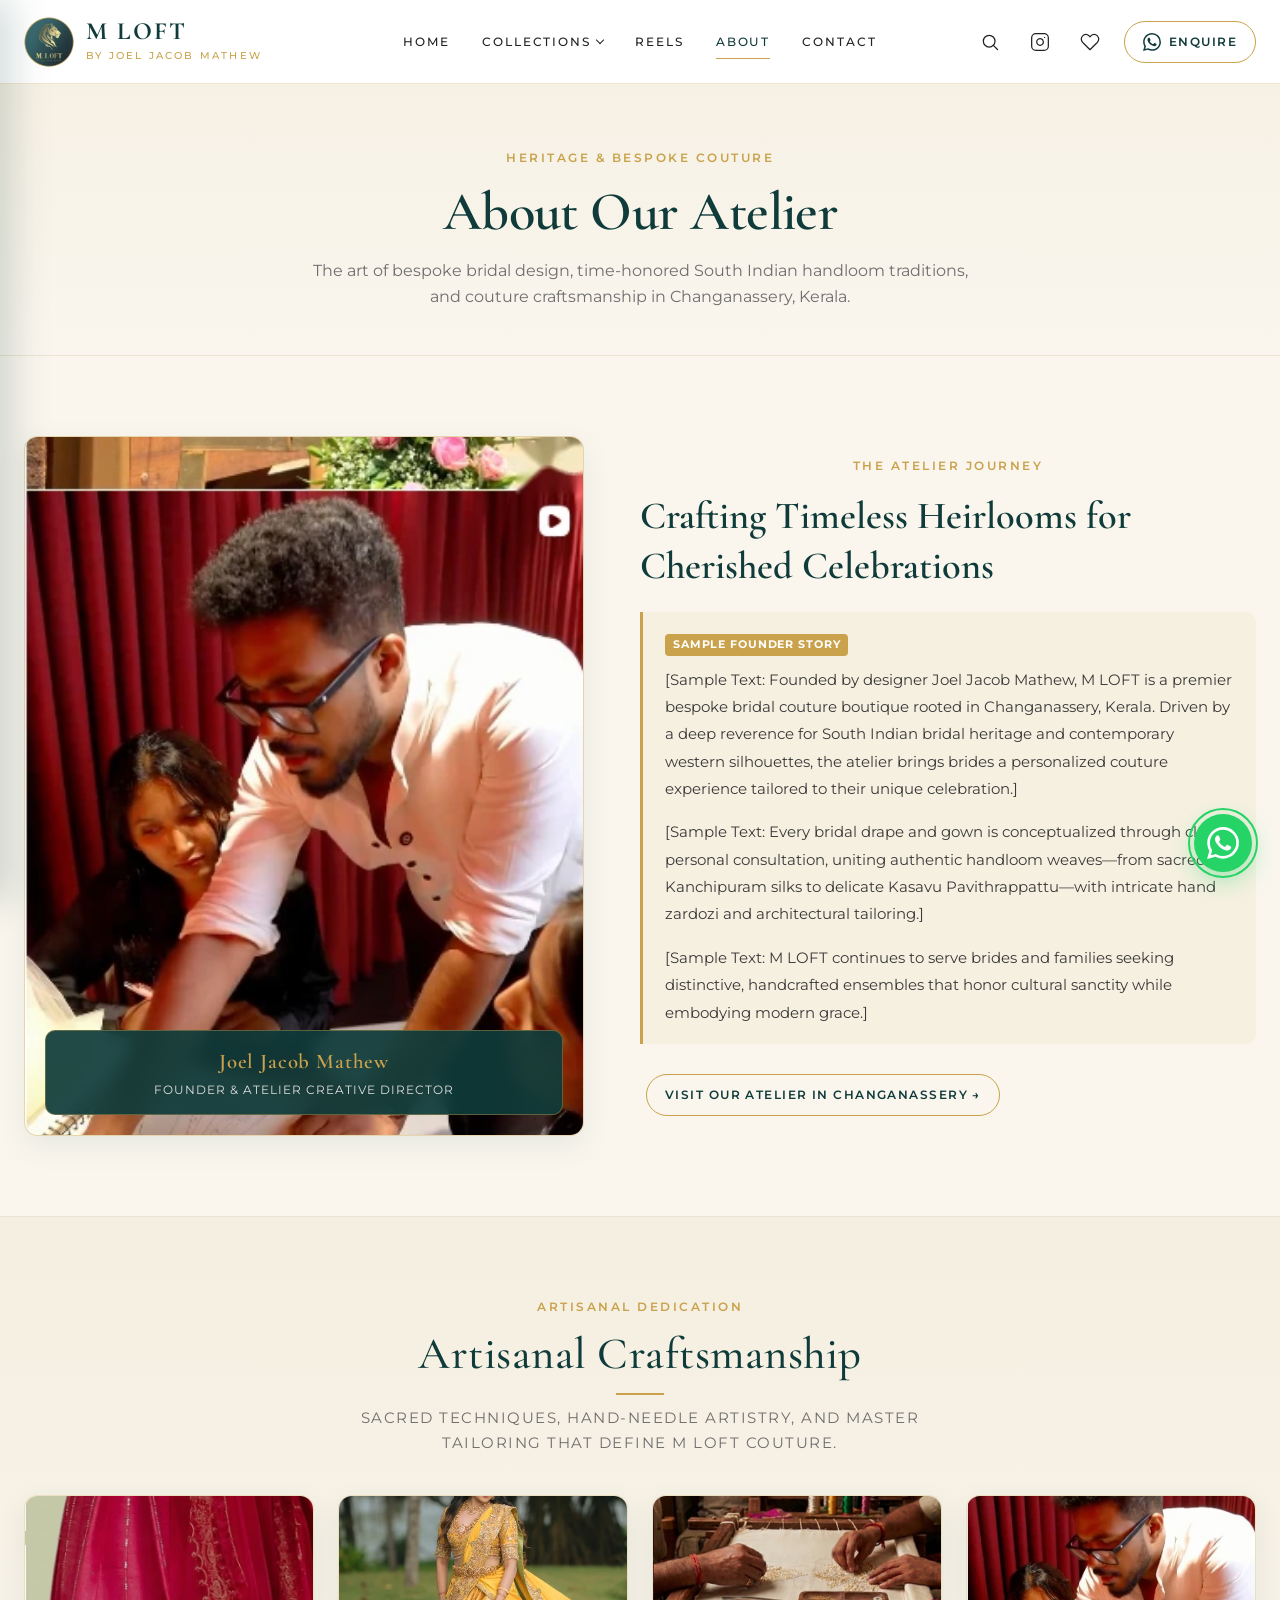
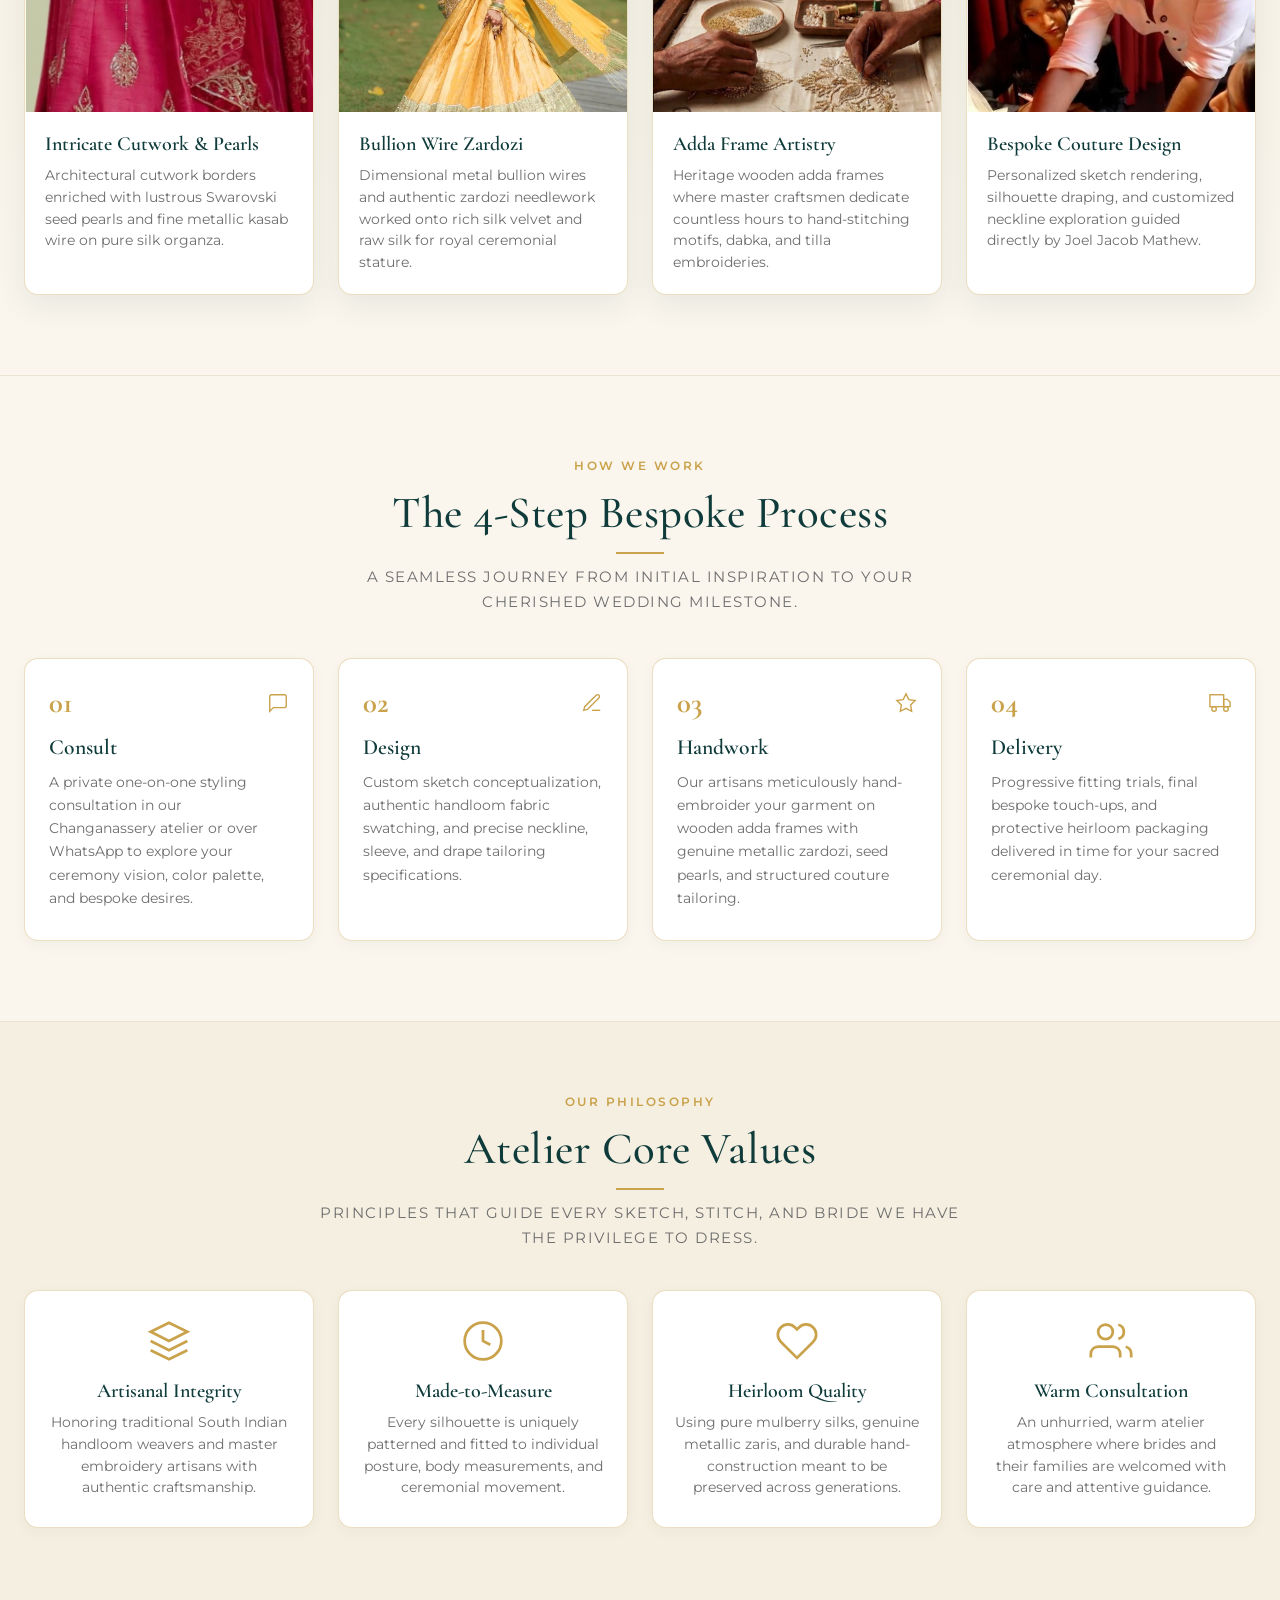
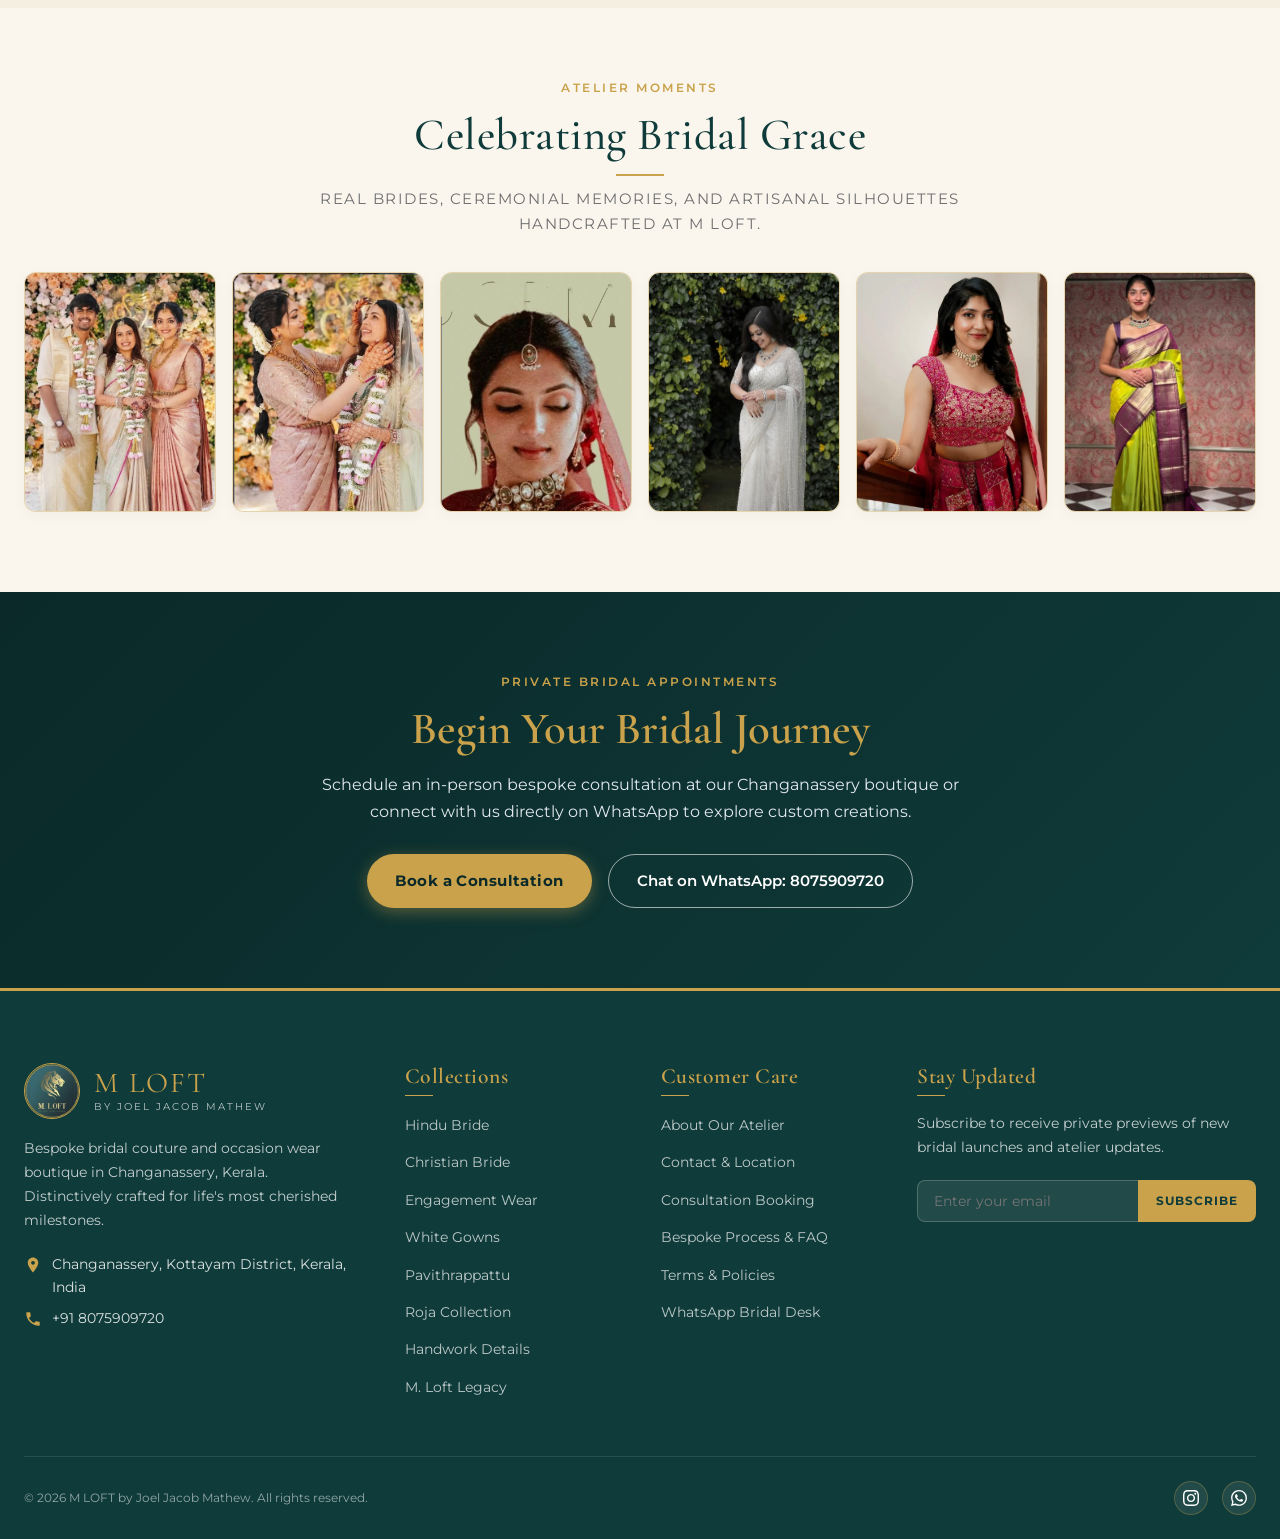
==== commit 257e11cb: "final commit" ====
--- a/about.html
+++ b/about.html
@@ -3,8 +3,15 @@
 <head>
   <meta charset="UTF-8">
   <meta name="viewport" content="width=device-width, initial-scale=1.0">
-  <title>About Our Atelier | M LOFT by Joel Jacob Mathew</title>
-  <meta name="description" content="Discover the story, craftsmanship, and bespoke bridal heritage of M LOFT by Joel Jacob Mathew in Changanassery, Kerala.">
+  <title>About Our Atelier &amp; Heritage | M LOFT by Joel Jacob Mathew</title>
+  <meta name="description" content="Discover the story, craftsmanship, 4-step bespoke process, and bridal heritage of M LOFT by Joel Jacob Mathew in Changanassery, Kerala.">
+  <meta name="robots" content="noindex, nofollow">
+
+  <!-- Open Graph Meta Tags -->
+  <meta property="og:title" content="About Our Atelier &amp; Heritage | M LOFT by Joel Jacob Mathew">
+  <meta property="og:description" content="Discover the story, craftsmanship, 4-step bespoke process, and bridal heritage of M LOFT by Joel Jacob Mathew in Changanassery, Kerala.">
+  <meta property="og:image" content="assets/images/logo-badge.png">
+  <meta property="og:type" content="website">
   
   <!-- Google Fonts: Cormorant Garamond & Montserrat -->
   <link rel="preconnect" href="https://fonts.googleapis.com">
@@ -56,31 +63,31 @@
           <div class="dropdown-menu" role="menu">
             <div class="dropdown-grid">
               <a href="collections.html?c=hindu-bride" class="dropdown-card">
-                <img src="assets/images/hindu-bride-01.webp" alt="Hindu Bride" class="dropdown-thumb" width="64" height="64">
+                <img src="assets/images/hindu-bride-01.webp" alt="Hindu Bride" class="dropdown-thumb" width="64" height="64" loading="lazy">
                 <div class="dropdown-card-text">
                   <div class="dropdown-title">Hindu Bride</div>
-                  <div class="dropdown-desc">Kanchipuram & temple weaves</div>
+                  <div class="dropdown-desc">Kanchipuram &amp; temple weaves</div>
                 </div>
               </a>
 
               <a href="collections.html?c=christian-bride" class="dropdown-card">
-                <img src="assets/images/christian-bride-01.webp" alt="Christian Bride" class="dropdown-thumb" width="64" height="64">
+                <img src="assets/images/christian-bride-01.webp" alt="Christian Bride" class="dropdown-thumb" width="64" height="64" loading="lazy">
                 <div class="dropdown-card-text">
                   <div class="dropdown-title">Christian Bride</div>
-                  <div class="dropdown-desc">Cathedral veils & corset gowns</div>
+                  <div class="dropdown-desc">Cathedral veils &amp; corset gowns</div>
                 </div>
               </a>
 
               <a href="collections.html?c=engagement" class="dropdown-card">
-                <img src="assets/images/engagement-01.webp" alt="Engagement" class="dropdown-thumb" width="64" height="64">
+                <img src="assets/images/engagement-01.webp" alt="Engagement" class="dropdown-thumb" width="64" height="64" loading="lazy">
                 <div class="dropdown-card-text">
                   <div class="dropdown-title">Engagement Wear</div>
-                  <div class="dropdown-desc">Pastel lehengas & modern luxury</div>
+                  <div class="dropdown-desc">Pastel lehengas &amp; modern luxury</div>
                 </div>
               </a>
 
               <a href="collections.html?c=white-gown" class="dropdown-card">
-                <img src="assets/images/white-gown-01.webp" alt="White Gown" class="dropdown-thumb" width="64" height="64">
+                <img src="assets/images/white-gown-01.webp" alt="White Gown" class="dropdown-thumb" width="64" height="64" loading="lazy">
                 <div class="dropdown-card-text">
                   <div class="dropdown-title">White Gowns</div>
                   <div class="dropdown-desc">Handcrafted bespoke couture</div>
@@ -88,31 +95,31 @@
               </a>
 
               <a href="collections.html?c=pavithrappattu" class="dropdown-card">
-                <img src="assets/images/pavithrappattu-01.webp" alt="Pavithrappattu" class="dropdown-thumb" width="64" height="64">
+                <img src="assets/images/pavithrappattu-01.webp" alt="Pavithrappattu" class="dropdown-thumb" width="64" height="64" loading="lazy">
                 <div class="dropdown-card-text">
                   <div class="dropdown-title">Pavithrappattu</div>
-                  <div class="dropdown-desc">Heritage silk & metallic zari</div>
+                  <div class="dropdown-desc">Heritage silk &amp; metallic zari</div>
                 </div>
               </a>
 
               <a href="collections.html?c=roja" class="dropdown-card">
-                <img src="assets/images/roja-01.webp" alt="Roja" class="dropdown-thumb" width="64" height="64">
+                <img src="assets/images/roja-01.webp" alt="Roja" class="dropdown-thumb" width="64" height="64" loading="lazy">
                 <div class="dropdown-card-text">
                   <div class="dropdown-title">Roja Collection</div>
-                  <div class="dropdown-desc">Crimson silks & hand embroidery</div>
+                  <div class="dropdown-desc">Crimson silks &amp; hand embroidery</div>
                 </div>
               </a>
 
               <a href="collections.html?c=handwork" class="dropdown-card">
-                <img src="assets/images/handwork-01.webp" alt="Handwork" class="dropdown-thumb" width="64" height="64">
+                <img src="assets/images/handwork-01.webp" alt="Handwork" class="dropdown-thumb" width="64" height="64" loading="lazy">
                 <div class="dropdown-card-text">
                   <div class="dropdown-title">Handwork Details</div>
-                  <div class="dropdown-desc">Artisanal zardozi & cutwork</div>
+                  <div class="dropdown-desc">Artisanal zardozi &amp; cutwork</div>
                 </div>
               </a>
 
               <a href="collections.html?c=legacy" class="dropdown-card">
-                <img src="assets/images/legacy-01.webp" alt="M. Loft Legacy" class="dropdown-thumb" width="64" height="64">
+                <img src="assets/images/legacy-01.webp" alt="M. Loft Legacy" class="dropdown-thumb" width="64" height="64" loading="lazy">
                 <div class="dropdown-card-text">
                   <div class="dropdown-title">M. Loft Legacy</div>
                   <div class="dropdown-desc">Signature royal campaign</div>
@@ -200,35 +207,35 @@
         </button>
         <div class="drawer-accordion-content">
           <a href="collections.html?c=hindu-bride" class="drawer-sublink-card">
-            <img src="assets/images/hindu-bride-01.webp" alt="Hindu Bride" class="drawer-sublink-thumb" width="40" height="40">
+            <img src="assets/images/hindu-bride-01.webp" alt="Hindu Bride" class="drawer-sublink-thumb" width="40" height="40" loading="lazy">
             <span class="drawer-sublink-name">Hindu Bride</span>
           </a>
           <a href="collections.html?c=christian-bride" class="drawer-sublink-card">
-            <img src="assets/images/christian-bride-01.webp" alt="Christian Bride" class="drawer-sublink-thumb" width="40" height="40">
+            <img src="assets/images/christian-bride-01.webp" alt="Christian Bride" class="drawer-sublink-thumb" width="40" height="40" loading="lazy">
             <span class="drawer-sublink-name">Christian Bride</span>
           </a>
           <a href="collections.html?c=engagement" class="drawer-sublink-card">
-            <img src="assets/images/engagement-01.webp" alt="Engagement Wear" class="drawer-sublink-thumb" width="40" height="40">
+            <img src="assets/images/engagement-01.webp" alt="Engagement Wear" class="drawer-sublink-thumb" width="40" height="40" loading="lazy">
             <span class="drawer-sublink-name">Engagement Wear</span>
           </a>
           <a href="collections.html?c=white-gown" class="drawer-sublink-card">
-            <img src="assets/images/white-gown-01.webp" alt="White Gowns" class="drawer-sublink-thumb" width="40" height="40">
+            <img src="assets/images/white-gown-01.webp" alt="White Gowns" class="drawer-sublink-thumb" width="40" height="40" loading="lazy">
             <span class="drawer-sublink-name">White Gowns</span>
           </a>
           <a href="collections.html?c=pavithrappattu" class="drawer-sublink-card">
-            <img src="assets/images/pavithrappattu-01.webp" alt="Pavithrappattu" class="drawer-sublink-thumb" width="40" height="40">
+            <img src="assets/images/pavithrappattu-01.webp" alt="Pavithrappattu" class="drawer-sublink-thumb" width="40" height="40" loading="lazy">
             <span class="drawer-sublink-name">Pavithrappattu</span>
           </a>
           <a href="collections.html?c=roja" class="drawer-sublink-card">
-            <img src="assets/images/roja-01.webp" alt="Roja Collection" class="drawer-sublink-thumb" width="40" height="40">
+            <img src="assets/images/roja-01.webp" alt="Roja Collection" class="drawer-sublink-thumb" width="40" height="40" loading="lazy">
             <span class="drawer-sublink-name">Roja Collection</span>
           </a>
           <a href="collections.html?c=handwork" class="drawer-sublink-card">
-            <img src="assets/images/handwork-01.webp" alt="Handwork Details" class="drawer-sublink-thumb" width="40" height="40">
+            <img src="assets/images/handwork-01.webp" alt="Handwork Details" class="drawer-sublink-thumb" width="40" height="40" loading="lazy">
             <span class="drawer-sublink-name">Handwork Details</span>
           </a>
           <a href="collections.html?c=legacy" class="drawer-sublink-card">
-            <img src="assets/images/legacy-01.webp" alt="M. Loft Legacy" class="drawer-sublink-thumb" width="40" height="40">
+            <img src="assets/images/legacy-01.webp" alt="M. Loft Legacy" class="drawer-sublink-thumb" width="40" height="40" loading="lazy">
             <span class="drawer-sublink-name">M. Loft Legacy</span>
           </a>
           <a href="collections.html" class="drawer-sublink-all">
@@ -558,7 +565,7 @@
       <div class="footer-grid">
         <div>
           <div class="footer-brand-wrap">
-            <img src="assets/images/logo-badge.png" alt="M LOFT Lion Emblem" class="footer-logo-badge" width="56" height="56">
+            <img src="assets/images/logo-badge.png" alt="M LOFT Lion Emblem" class="footer-logo-badge" width="56" height="56" loading="lazy">
             <div>
               <div class="footer-brand-title">M LOFT</div>
               <div class="footer-brand-sub">by Joel Jacob Mathew</div>
@@ -599,10 +606,9 @@
             <li><a href="about.html" class="footer-link">About Our Atelier</a></li>
             <li><a href="contact.html" class="footer-link">Contact &amp; Location</a></li>
             <li><a href="contact.html#consultation" class="footer-link">Consultation Booking</a></li>
-            <li><a href="#process" class="footer-link">Bespoke Process &amp; FAQ</a></li>
-            <li><a href="#" class="footer-link">Return & Refund Policy</a></li>
-            <li><a href="#" class="footer-link">Terms & Conditions</a></li>
-            <li><a href="#" class="footer-link">Privacy Policy</a></li>
+            <li><a href="about.html#process" class="footer-link">Bespoke Process &amp; FAQ</a></li>
+            <li><a href="contact.html" class="footer-link">Terms &amp; Policies</a></li>
+            <li><a href="https://wa.me/918075909720" target="_blank" rel="noopener" class="footer-link">WhatsApp Bridal Desk</a></li>
           </ul>
         </div>
 
